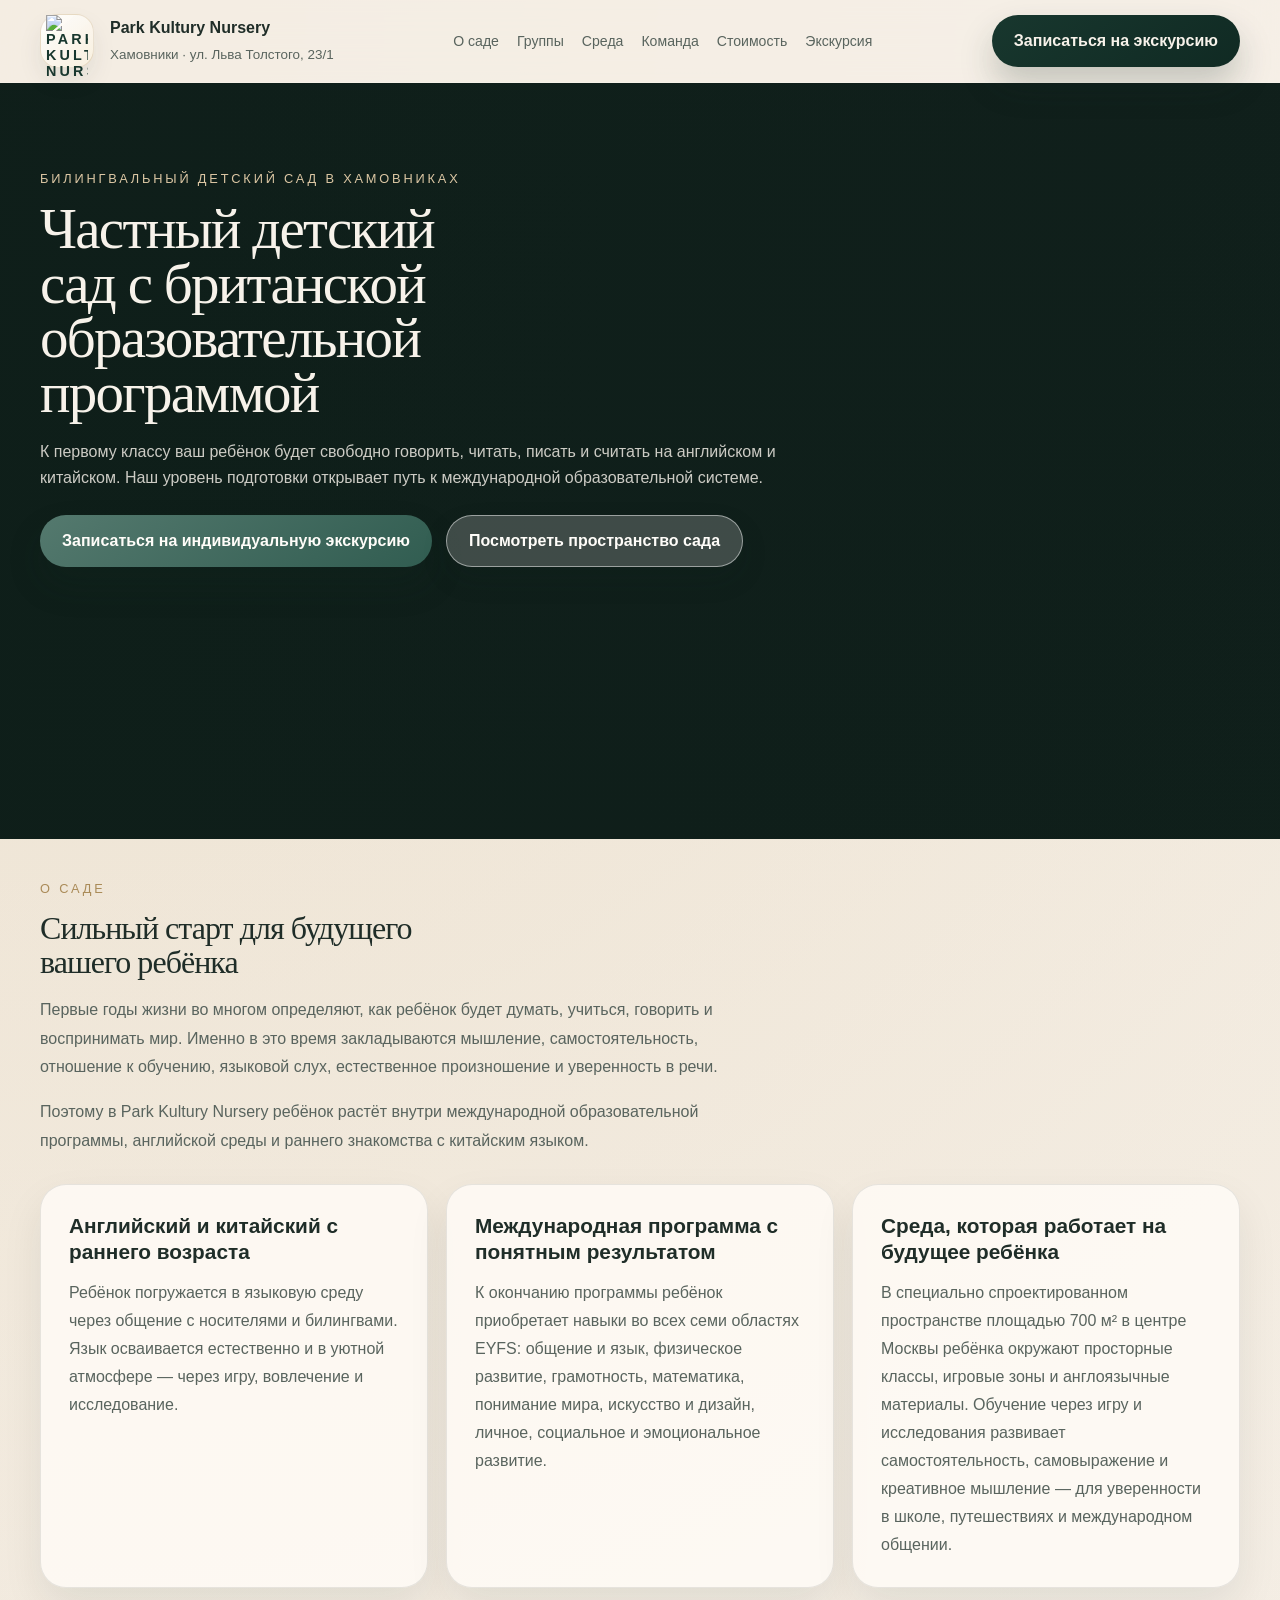
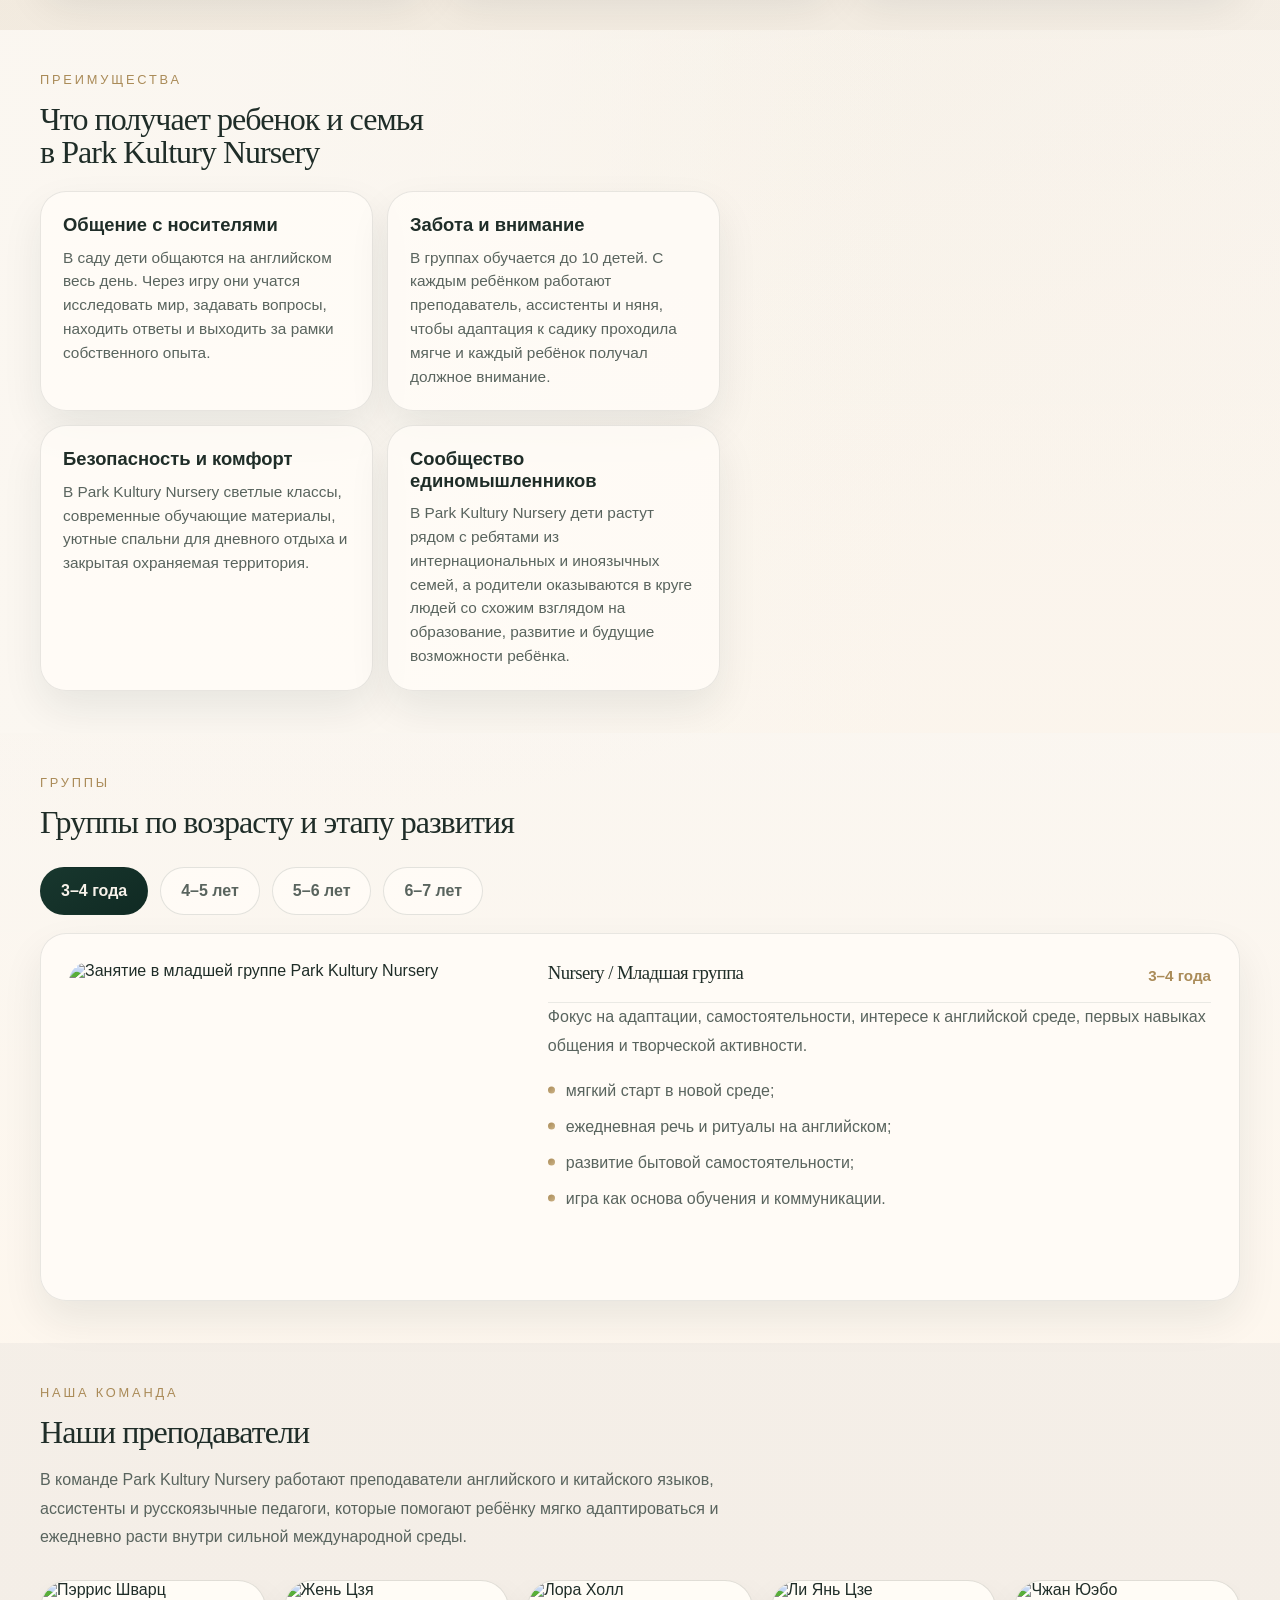
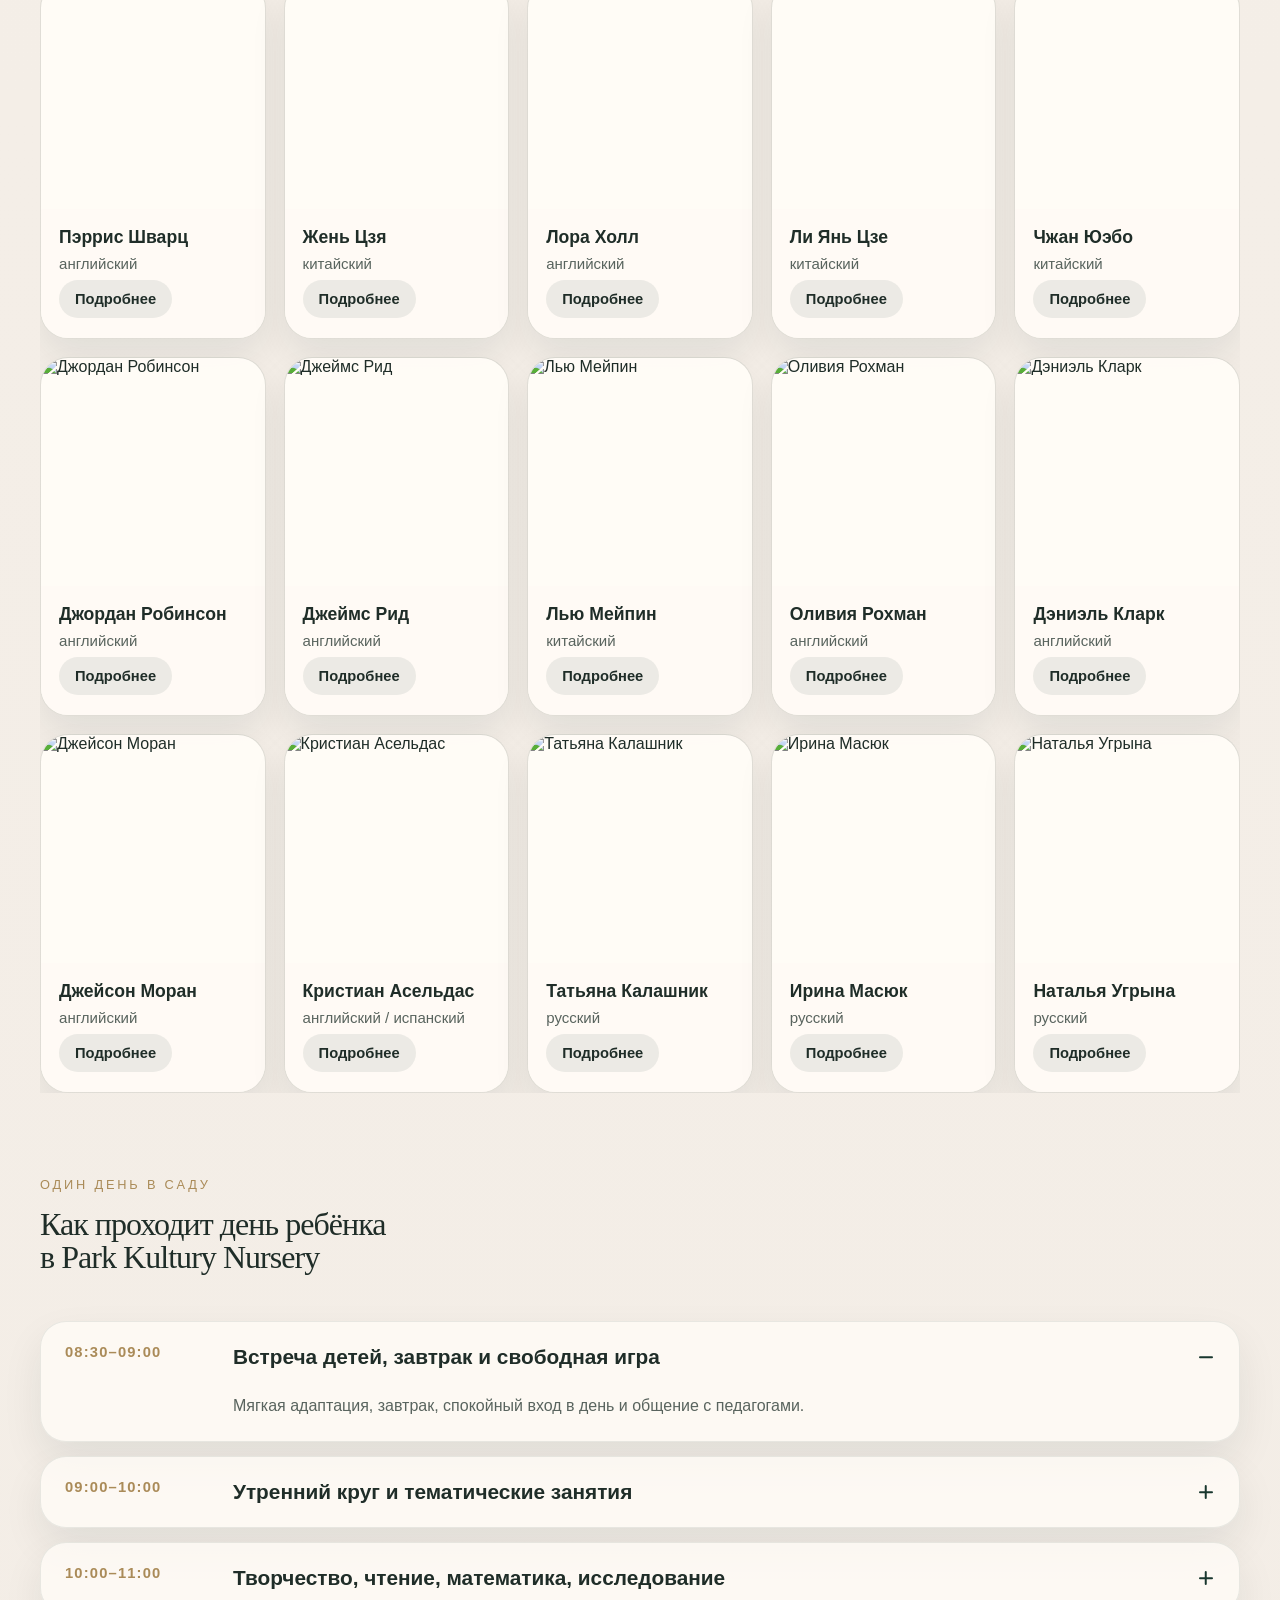
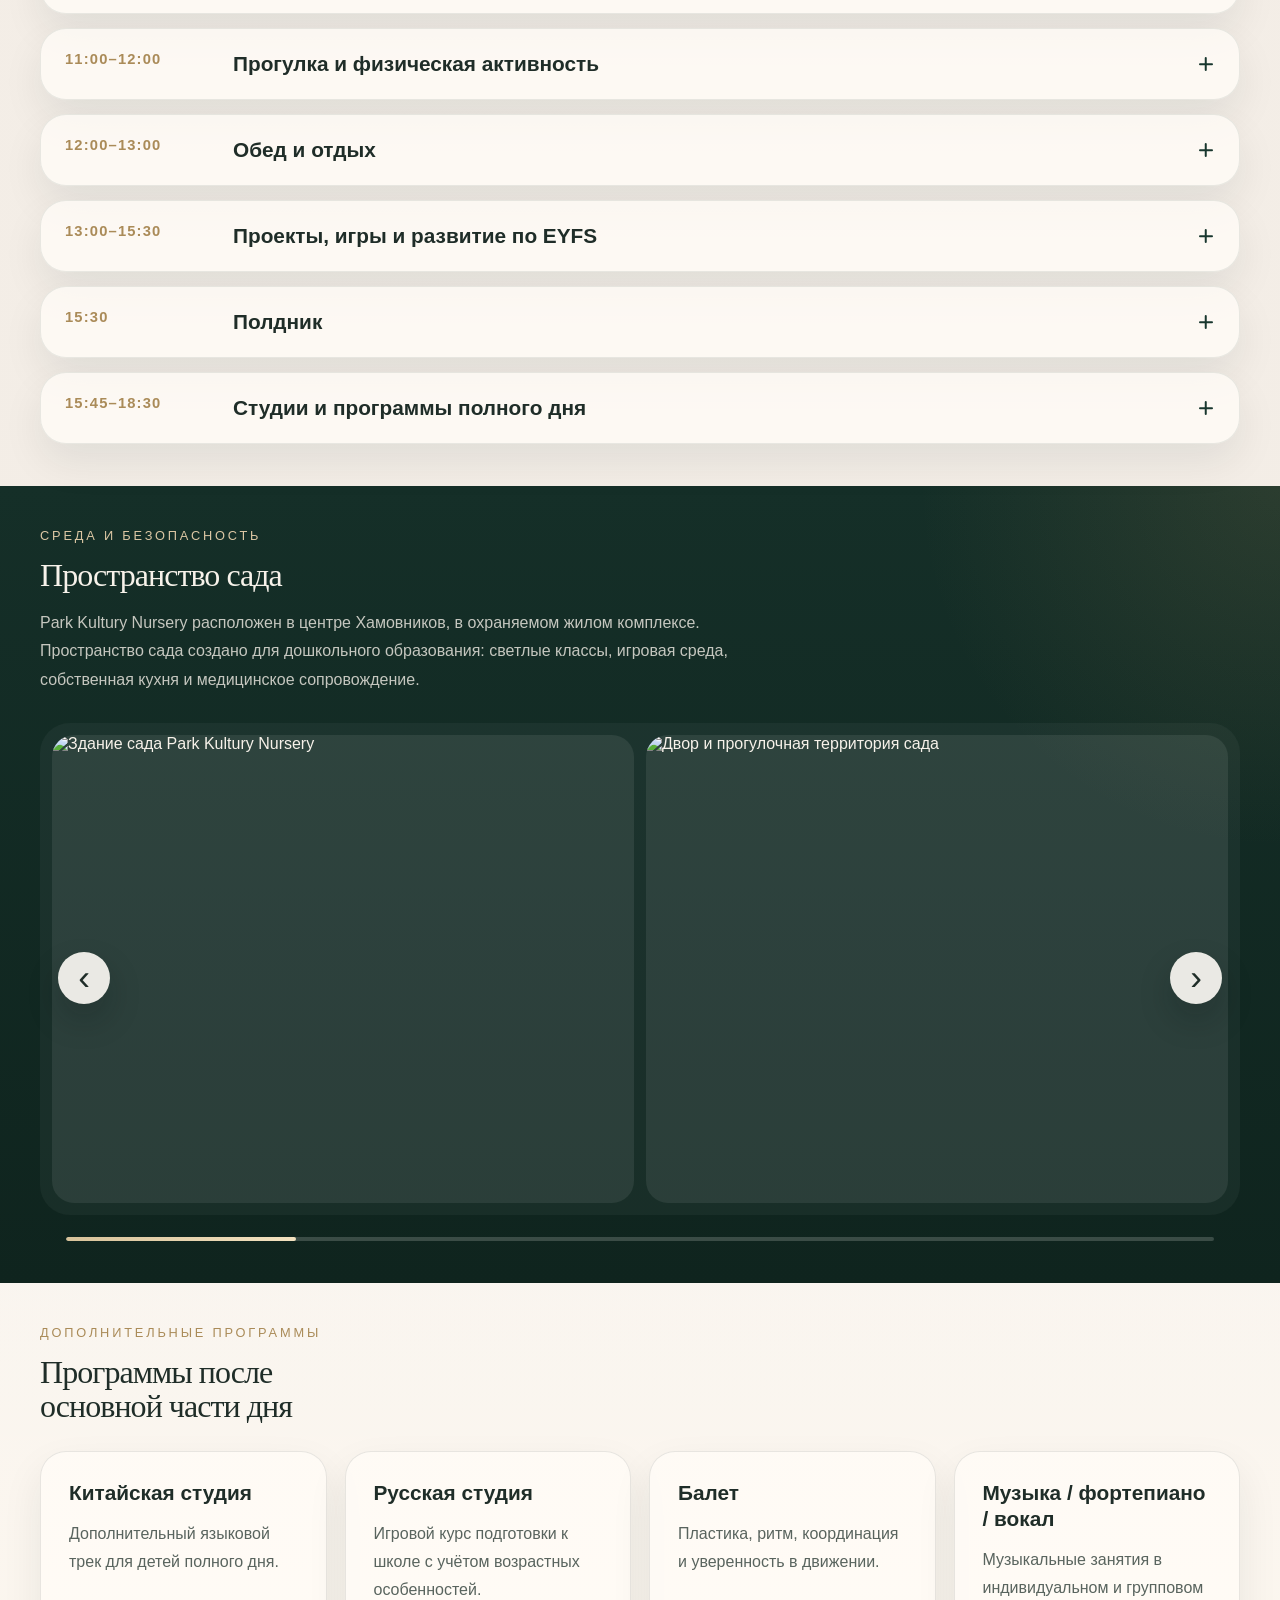
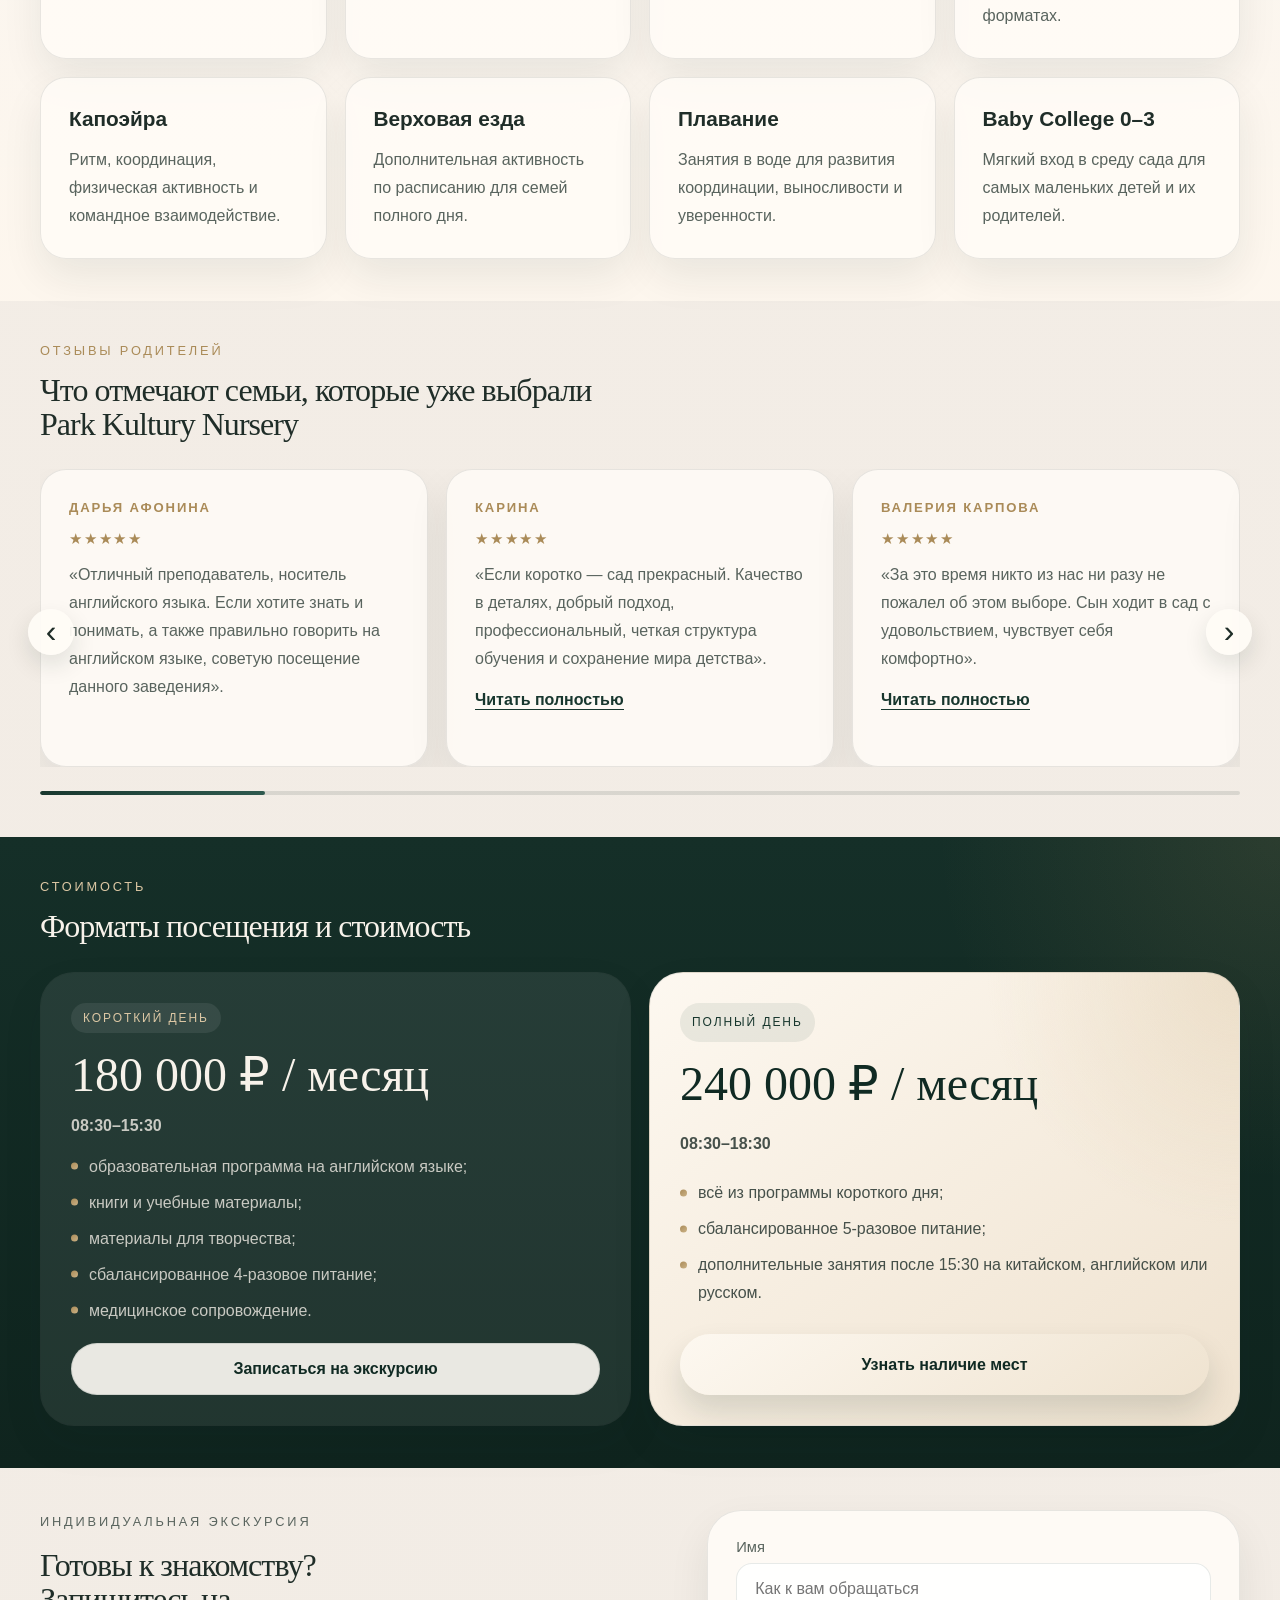
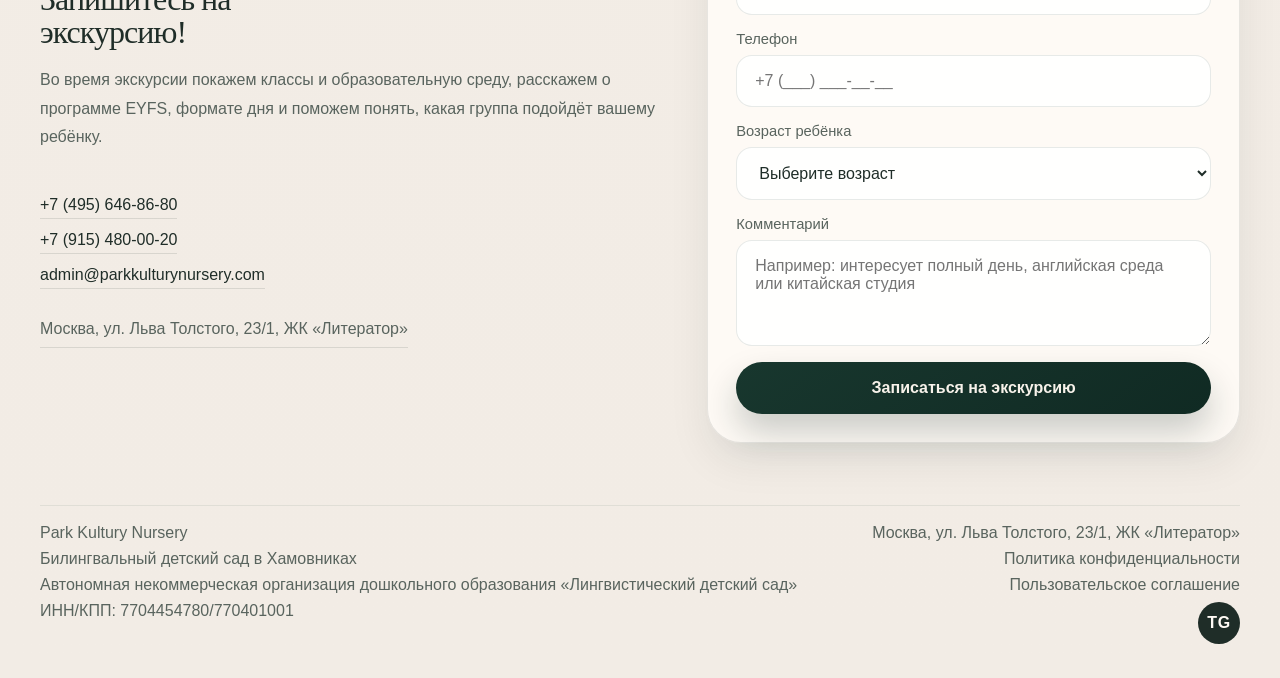
==== index.html @ 6b15133f "Upload landing page files" ====
<!DOCTYPE html>
<html lang="ru">
  <head>
    <meta charset="UTF-8" />
    <meta name="viewport" content="width=device-width, initial-scale=1.0" />
    <title>Park Kultury Nursery — билингвальный детский сад в Хамовниках</title>
    <meta
      name="description"
      content="Билингвальный детский сад в Хамовниках с британской программой EYFS, англоязычной средой, педагогами-носителями и дополнительными занятиями на китайском, русском и английском языках."
    />
    <link rel="stylesheet" href="./styles.css" />
  </head>
  <body>
    <div class="site-shell">
      <header class="header" id="top">
        <div class="container header-inner">
          <div class="brand">
            <a class="brand-home" href="#hero" aria-label="Park Kultury Nursery">
              <span class="brand-mark">
                <img src="./assets/logo.png" alt="Park Kultury Nursery" />
              </span>
              <span class="brand-copy">
                <strong>Park Kultury Nursery</strong>
              </span>
            </a>
            <a class="brand-address" href="https://yandex.ru/maps/-/CTFqNHPy">
              Хамовники · ул. Льва Толстого, 23/1
            </a>
          </div>

          <button
            class="nav-toggle"
            id="nav-toggle"
            type="button"
            aria-expanded="false"
            aria-controls="site-nav"
          >
            <span></span>
            <span></span>
            <span></span>
          </button>

          <nav class="nav" id="site-nav">
            <a href="#about">О саде</a>
            <a href="#tracks">Группы</a>
            <a href="#space">Среда</a>
            <a href="#teachers">Команда</a>
            <a href="#pricing">Стоимость</a>
            <a href="#visit">Экскурсия</a>
          </nav>

          <a class="button button-dark header-cta" href="#visit">Записаться на экскурсию</a>
        </div>
      </header>

      <main>
        <section class="hero" id="hero">
          <div class="hero-media" aria-hidden="true">
            <video
              class="hero-video"
              autoplay
              muted
              loop
              playsinline
              preload="auto"
              poster="./assets/hero.jpg"
            >
              <source src="./assets/hero-video.mp4" type="video/mp4" />
            </video>
          </div>
          <div class="hero-overlay"></div>
          <div class="container hero-inner">
            <div class="hero-card reveal">
              <p class="section-label section-label-light">
                Билингвальный детский сад <span class="hero-mobile-keep">в Хамовниках</span>
              </p>
              <h1>
                Частный детский сад <span class="hero-mobile-keep">с британской</span>
                образовательной программой
              </h1>
              <p class="hero-text">
                К первому классу ваш ребёнок будет свободно говорить, читать,
                писать и считать на английском и китайском. Наш уровень
                подготовки открывает путь к международной образовательной
                системе.
              </p>

              <div class="hero-actions">
                <a class="button button-dark" href="#visit">Записаться на индивидуальную экскурсию</a>
                <a class="button button-ghost" href="#space">Посмотреть пространство сада</a>
              </div>
            </div>
          </div>
        </section>

        <section class="section" id="about">
          <div class="container">
            <div class="section-heading section-heading-about reveal">
              <p class="section-label">О саде</p>
              <h2>
                Сильный старт для будущего
                <span class="desktop-break">вашего ребёнка</span>
              </h2>
              <p>
                Первые годы жизни во многом определяют, как ребёнок будет
                думать, учиться, говорить и воспринимать мир. Именно в это
                время закладываются мышление, самостоятельность, отношение к
                обучению, языковой слух, естественное произношение и
                уверенность в речи.
              </p>
              <p>
                Поэтому в Park Kultury Nursery ребёнок растёт внутри
                международной образовательной программы, английской среды и
                раннего знакомства с китайским языком.
              </p>
            </div>

            <div class="audience-grid" data-accordion>
              <article class="audience-card reveal is-open" data-accordion-item>
                <button class="audience-card__toggle" type="button" aria-expanded="true" data-accordion-toggle>
                  <h3>Английский и китайский с раннего возраста</h3>
                  <span class="audience-card__plus" aria-hidden="true"></span>
                </button>
                <div class="audience-card__content" data-accordion-panel>
                  <p>
                    Ребёнок погружается в языковую среду через общение с
                    носителями и билингвами. Язык осваивается естественно и в
                    уютной атмосфере — через игру, вовлечение и исследование.
                  </p>
                </div>
              </article>
              <article class="audience-card reveal reveal-delay-1" data-accordion-item>
                <button class="audience-card__toggle" type="button" aria-expanded="false" data-accordion-toggle>
                  <h3>Международная программа с понятным результатом</h3>
                  <span class="audience-card__plus" aria-hidden="true"></span>
                </button>
                <div class="audience-card__content" data-accordion-panel>
                  <p>
                    К окончанию программы ребёнок приобретает навыки во всех
                    семи областях EYFS: общение и язык, физическое развитие,
                    грамотность, математика, понимание мира, искусство и
                    дизайн, личное, социальное и эмоциональное развитие.
                  </p>
                </div>
              </article>
              <article class="audience-card reveal reveal-delay-2" data-accordion-item>
                <button class="audience-card__toggle" type="button" aria-expanded="false" data-accordion-toggle>
                  <h3>Среда, которая работает на будущее ребёнка</h3>
                  <span class="audience-card__plus" aria-hidden="true"></span>
                </button>
                <div class="audience-card__content" data-accordion-panel>
                  <p>
                    В специально спроектированном пространстве площадью 700 м²
                    в центре Москвы ребёнка окружают просторные классы, игровые
                    зоны и англоязычные материалы. Обучение
                    через игру и исследования развивает самостоятельность,
                    самовыражение и креативное мышление — для уверенности в
                    школе, путешествиях и международном общении.
                  </p>
                </div>
              </article>
            </div>
          </div>
        </section>

        <section class="section section-soft section-benefits" id="benefits">
          <div class="container benefits-layout">
            <div class="benefits-copy">
              <div class="section-heading section-heading-benefits reveal">
                <p class="section-label">Преимущества</p>
                <h2>
                  <span class="benefits-title-desktop">Что получает ребенок и семья</span>
                  <span class="benefits-title-desktop">в Park Kultury Nursery</span>
                  <span class="benefits-title-mobile">Что получает ребенок</span>
                  <span class="benefits-title-mobile benefits-title-line--nowrap">и семья в Park Kultury</span>
                  <span class="benefits-title-mobile">Nursery</span>
                </h2>
              </div>

              <div class="benefits-grid" data-accordion>
                <article class="benefit-card audience-card reveal is-open" data-accordion-item>
                  <button class="audience-card__toggle" type="button" aria-expanded="true" data-accordion-toggle>
                    <h3>Общение с носителями</h3>
                    <span class="audience-card__plus" aria-hidden="true"></span>
                  </button>
                  <div class="audience-card__content" data-accordion-panel>
                    <p>
                      В саду дети общаются на английском весь день. Через игру
                      они учатся исследовать мир, задавать вопросы, находить
                      ответы и выходить за рамки собственного опыта.
                    </p>
                  </div>
                </article>
                <article class="benefit-card audience-card reveal reveal-delay-1" data-accordion-item>
                  <button class="audience-card__toggle" type="button" aria-expanded="false" data-accordion-toggle>
                    <h3>Забота и внимание</h3>
                    <span class="audience-card__plus" aria-hidden="true"></span>
                  </button>
                  <div class="audience-card__content" data-accordion-panel>
                    <p>
                      В группах обучается до 10 детей. С каждым ребёнком
                      работают преподаватель, ассистенты и няня, чтобы
                      адаптация к садику проходила мягче и каждый ребёнок
                      получал должное внимание.
                    </p>
                  </div>
                </article>
                <article class="benefit-card audience-card reveal" data-accordion-item>
                  <button class="audience-card__toggle" type="button" aria-expanded="false" data-accordion-toggle>
                    <h3>Безопасность и комфорт</h3>
                    <span class="audience-card__plus" aria-hidden="true"></span>
                  </button>
                  <div class="audience-card__content" data-accordion-panel>
                    <p>
                      В Park Kultury Nursery светлые классы, современные
                      обучающие материалы, уютные спальни для дневного отдыха
                      и закрытая охраняемая территория.
                    </p>
                  </div>
                </article>
                <article class="benefit-card audience-card reveal reveal-delay-1" data-accordion-item>
                  <button class="audience-card__toggle" type="button" aria-expanded="false" data-accordion-toggle>
                    <h3>Сообщество единомышленников</h3>
                    <span class="audience-card__plus" aria-hidden="true"></span>
                  </button>
                  <div class="audience-card__content" data-accordion-panel>
                    <p>
                      В Park Kultury Nursery дети растут рядом с ребятами из
                      интернациональных и иноязычных семей, а родители
                      оказываются в круге людей со схожим взглядом на
                      образование, развитие и будущие возможности ребёнка.
                    </p>
                  </div>
                </article>
              </div>
            </div>
          </div>
        </section>

        <section class="section section-soft" id="tracks">
          <div class="container">
            <div class="section-heading section-heading-tracks reveal">
              <p class="section-label">Группы</p>
              <h2>Группы по возрасту и этапу развития</h2>
            </div>

            <div class="track-tabs reveal">
              <button class="track-tab is-active" type="button" data-track-tab="nursery">3–4 года</button>
              <button class="track-tab" type="button" data-track-tab="reception">4–5 лет</button>
              <button class="track-tab" type="button" data-track-tab="year1">5–6 лет</button>
              <button class="track-tab" type="button" data-track-tab="year2">6–7 лет</button>
            </div>

            <div class="track-panels reveal">
              <article class="track-panel is-active" data-track-panel="nursery">
                <img class="track-panel__image" src="./assets/group-3-4.jpg" alt="Занятие в младшей группе Park Kultury Nursery" loading="lazy" />
                <div class="track-panel__copy">
                  <div class="track-panel__head">
                    <h3>Nursery / Младшая группа</h3>
                    <span>3–4 года</span>
                  </div>
                  <div class="track-panel__body">
                    <p>Фокус на адаптации, самостоятельности, интересе к английской среде, первых навыках общения и творческой активности.</p>
                    <ul>
                      <li>мягкий старт в новой среде;</li>
                      <li>ежедневная речь и ритуалы на английском;</li>
                      <li>развитие бытовой самостоятельности;</li>
                      <li>игра как основа обучения и коммуникации.</li>
                    </ul>
                  </div>
                </div>
              </article>

              <article class="track-panel" data-track-panel="reception">
                <img class="track-panel__image" src="./assets/group-4-5.jpg" alt="Творческое занятие в группе 4–5 лет Park Kultury Nursery" loading="lazy" />
                <div class="track-panel__copy">
                  <div class="track-panel__head">
                    <h3>Reception / Средняя группа</h3>
                    <span>4–5 лет</span>
                  </div>
                  <div class="track-panel__body">
                    <p>Формирование базовых навыков по 7 областям EYFS, расширение словаря, проектное мышление и первые самостоятельные учебные задачи.</p>
                    <ul>
                      <li>углубление языкового погружения;</li>
                      <li>расширение словаря и уверенности в общении;</li>
                      <li>математика, чтение, исследовательские проекты;</li>
                      <li>социальные навыки и работа в группе.</li>
                    </ul>
                  </div>
                </div>
              </article>

              <article class="track-panel" data-track-panel="year1">
                <img class="track-panel__image" src="./assets/group-5-6.jpg" alt="Занятие с педагогом в группе 5–6 лет Park Kultury Nursery" loading="lazy" />
                <div class="track-panel__copy">
                  <div class="track-panel__head">
                    <h3>Year 1</h3>
                    <span>5–6 лет</span>
                  </div>
                  <div class="track-panel__body">
                    <p>Подготовка к школе, развитие чтения, письма, более уверенного самовыражения и академической самостоятельности.</p>
                    <ul>
                      <li>читательские и письменные навыки;</li>
                      <li>осознанное использование языка в проектах;</li>
                      <li>подготовка к следующему учебному этапу;</li>
                      <li>укрепление внимания и самоорганизации.</li>
                    </ul>
                  </div>
                </div>
              </article>

              <article class="track-panel" data-track-panel="year2">
                <img class="track-panel__image" src="./assets/group-6-7.jpg" alt="Учебное занятие в группе 6–7 лет Park Kultury Nursery" loading="lazy" />
                <div class="track-panel__copy">
                  <div class="track-panel__head">
                    <h3>Year 2</h3>
                    <span>6–7 лет</span>
                  </div>
                  <div class="track-panel__body">
                    <p>Углублённая подготовка к следующему образовательному этапу, развитие уверенности, учебной зрелости и более сложной языковой практики.</p>
                    <ul>
                      <li>переход к следующему уровню образования;</li>
                      <li>развитие уверенности и ответственности;</li>
                      <li>более сложные задания и проекты;</li>
                      <li>поддержка разных образовательных траекторий.</li>
                    </ul>
                  </div>
                </div>
              </article>
            </div>
          </div>
        </section>

        <section class="section" id="teachers">
          <div class="container">
            <div class="section-heading reveal">
              <p class="section-label">Наша команда</p>
              <h2>Наши преподаватели</h2>
              <p>
                В команде Park Kultury Nursery работают преподаватели
                английского и китайского языков, ассистенты и русскоязычные
                педагоги, которые помогают ребёнку мягко адаптироваться и
                ежедневно расти внутри сильной международной среды.
              </p>
            </div>

            <div class="teachers-shell reveal reveal-delay-1">
              <button class="teacher-slider__arrow teacher-slider__arrow--prev" type="button" aria-label="Предыдущий преподаватель" data-teachers-prev>
                <span aria-hidden="true">&#8249;</span>
              </button>
              <div class="teachers-viewport">
                <div class="teachers-grid" id="teachers-grid"></div>
              </div>
              <button class="teacher-slider__arrow teacher-slider__arrow--next" type="button" aria-label="Следующий преподаватель" data-teachers-next>
                <span aria-hidden="true">&#8250;</span>
              </button>
              <div class="teachers-progress" aria-hidden="true">
                <span class="teachers-progress__fill" id="teachers-progress-fill"></span>
              </div>
            </div>
          </div>
        </section>

        <section class="section">
          <div class="container day-layout">
            <div class="section-heading section-heading-day reveal">
              <p class="section-label">Один день в саду</p>
              <h2>
                <span class="day-title-line">Как проходит день ребёнка</span>
                <span class="day-title-line">в Park Kultury Nursery</span>
              </h2>
            </div>

            <div class="timeline reveal reveal-delay-1" data-accordion data-accordion-desktop="single">
              <article class="timeline-item is-open" data-accordion-item>
                <button class="timeline-item__toggle" type="button" aria-expanded="true" data-accordion-toggle>
                  <span class="timeline-item__time">08:30–09:00</span>
                  <div class="timeline-item__head">
                    <h3>Встреча детей, завтрак и свободная игра</h3>
                    <span class="timeline-item__plus" aria-hidden="true"></span>
                  </div>
                </button>
                <div class="timeline-item__content" data-accordion-panel>
                  <p>Мягкая адаптация, завтрак, спокойный вход в день и общение с педагогами.</p>
                </div>
              </article>
              <article class="timeline-item" data-accordion-item>
                <button class="timeline-item__toggle" type="button" aria-expanded="false" data-accordion-toggle>
                  <span class="timeline-item__time">09:00–10:00</span>
                  <div class="timeline-item__head">
                    <h3>Утренний круг и тематические занятия</h3>
                    <span class="timeline-item__plus" aria-hidden="true"></span>
                  </div>
                </button>
                <div class="timeline-item__content" data-accordion-panel hidden>
                  <p>Общение на английском языке, темы недели, речь и взаимодействие.</p>
                </div>
              </article>
              <article class="timeline-item" data-accordion-item>
                <button class="timeline-item__toggle" type="button" aria-expanded="false" data-accordion-toggle>
                  <span class="timeline-item__time">10:00–11:00</span>
                  <div class="timeline-item__head">
                    <h3>Творчество, чтение, математика, исследование</h3>
                    <span class="timeline-item__plus" aria-hidden="true"></span>
                  </div>
                </button>
                <div class="timeline-item__content" data-accordion-panel hidden>
                  <p>Занятия по программе EYFS в естественном, игровом формате.</p>
                </div>
              </article>
              <article class="timeline-item" data-accordion-item>
                <button class="timeline-item__toggle" type="button" aria-expanded="false" data-accordion-toggle>
                  <span class="timeline-item__time">11:00–12:00</span>
                  <div class="timeline-item__head">
                    <h3>Прогулка и физическая активность</h3>
                    <span class="timeline-item__plus" aria-hidden="true"></span>
                  </div>
                </button>
                <div class="timeline-item__content" data-accordion-panel hidden>
                  <p>Движение, свежий воздух и смена фокуса внутри дня.</p>
                </div>
              </article>
              <article class="timeline-item" data-accordion-item>
                <button class="timeline-item__toggle" type="button" aria-expanded="false" data-accordion-toggle>
                  <span class="timeline-item__time">12:00–13:00</span>
                  <div class="timeline-item__head">
                    <h3>Обед и отдых</h3>
                    <span class="timeline-item__plus" aria-hidden="true"></span>
                  </div>
                </button>
                <div class="timeline-item__content" data-accordion-panel hidden>
                  <p>Собственная кухня сада, привычная рутина и восстановление внимания.</p>
                </div>
              </article>
              <article class="timeline-item" data-accordion-item>
                <button class="timeline-item__toggle" type="button" aria-expanded="false" data-accordion-toggle>
                  <span class="timeline-item__time">13:00–15:30</span>
                  <div class="timeline-item__head">
                    <h3>Проекты, игры и развитие по EYFS</h3>
                    <span class="timeline-item__plus" aria-hidden="true"></span>
                  </div>
                </button>
                <div class="timeline-item__content" data-accordion-panel hidden>
                  <p>Основная часть программы на английском языке в разных форматах активности.</p>
                </div>
              </article>
              <article class="timeline-item" data-accordion-item>
                <button class="timeline-item__toggle" type="button" aria-expanded="false" data-accordion-toggle>
                  <span class="timeline-item__time">15:30</span>
                  <div class="timeline-item__head">
                    <h3>Полдник</h3>
                    <span class="timeline-item__plus" aria-hidden="true"></span>
                  </div>
                </button>
                <div class="timeline-item__content" data-accordion-panel hidden>
                  <p>Полдник и небольшой отдых перед дополнительными занятиями.</p>
                </div>
              </article>
              <article class="timeline-item" data-accordion-item>
                <button class="timeline-item__toggle" type="button" aria-expanded="false" data-accordion-toggle>
                  <span class="timeline-item__time">15:45–18:30</span>
                  <div class="timeline-item__head">
                    <h3>Студии и программы полного дня</h3>
                    <span class="timeline-item__plus" aria-hidden="true"></span>
                  </div>
                </button>
                <div class="timeline-item__content" data-accordion-panel hidden>
                  <p>Дополнительные занятия на китайском, русском или английском языках.</p>
                </div>
              </article>
            </div>
          </div>
        </section>

        <section class="section section-dark" id="space">
          <div class="container">
            <div class="section-heading reveal">
              <p class="section-label section-label-light">Среда и безопасность</p>
              <h2>Пространство сада</h2>
              <p>
                Park Kultury Nursery расположен в центре Хамовников, в
                охраняемом жилом комплексе. Пространство сада создано для
                дошкольного образования: светлые классы, игровая среда,
                собственная кухня и медицинское сопровождение.
              </p>
            </div>

            <div class="space-slider reveal reveal-delay-1">
              <button class="space-slider__arrow space-slider__arrow--prev" type="button" aria-label="Предыдущая фотография" data-space-prev>
                <span aria-hidden="true">&#8249;</span>
              </button>
              <div class="space-slider__viewport">
                <div class="space-slider__track" id="space-slider-track">
                  <button class="space-slide" type="button" data-space-slide>
                    <span class="space-slide__pair">
                      <img src="./assets/space-slider/building.webp" alt="Здание сада Park Kultury Nursery" loading="lazy" />
                      <img src="./assets/space-slider/courtyard.webp" alt="Двор и прогулочная территория сада" loading="lazy" />
                    </span>
                  </button>
                  <button class="space-slide" type="button" data-space-slide>
                    <span class="space-slide__pair">
                      <img src="./assets/space-slider/concert.jpg" alt="Праздники и выступления детей" loading="lazy" />
                      <img src="./assets/space-slider/performance.webp" alt="Театральное выступление в саду" loading="lazy" />
                    </span>
                  </button>
                  <button class="space-slide" type="button" data-space-slide>
                    <span class="space-slide__pair">
                      <img src="./assets/space-slider/classroom.webp" alt="Занятия в группе Park Kultury Nursery" loading="lazy" />
                      <img src="./assets/space-slider/chinese.webp" alt="Знакомство с китайским языком" loading="lazy" />
                    </span>
                  </button>
                  <button class="space-slide" type="button" data-space-slide>
                    <span class="space-slide__pair">
                      <img src="./assets/space-slider/ballet.webp" alt="Балет и пластика" loading="lazy" />
                      <img src="./assets/space-slider/fitness.webp" alt="Физическая активность и движение" loading="lazy" />
                    </span>
                  </button>
                  <button class="space-slide" type="button" data-space-slide>
                    <span class="space-slide__pair">
                      <img src="./assets/space-slider/reading.webp" alt="Музыкальное занятие в группе" loading="lazy" />
                      <img src="./assets/space-slider/painting.webp" alt="Творческие занятия в саду" loading="lazy" />
                    </span>
                  </button>
                </div>
              </div>
              <button class="space-slider__arrow space-slider__arrow--next" type="button" aria-label="Следующая фотография" data-space-next>
                <span aria-hidden="true">&#8250;</span>
              </button>
              <div class="space-progress" aria-hidden="true">
                <span class="space-progress__fill" id="space-progress-fill"></span>
              </div>
            </div>
          </div>
        </section>

        <section class="section section-soft">
          <div class="container">
            <div class="section-heading reveal">
              <p class="section-label">Дополнительные программы</p>
              <h2>Программы после основной части дня</h2>
            </div>

            <div class="clubs-grid">
              <article class="club-card reveal">
                <h3>Китайская студия</h3>
                <p>Дополнительный языковой трек для детей полного дня.</p>
              </article>
              <article class="club-card reveal reveal-delay-1">
                <h3>Русская студия</h3>
                <p>Игровой курс подготовки к школе с учётом возрастных особенностей.</p>
              </article>
              <article class="club-card reveal reveal-delay-2">
                <h3>Балет</h3>
                <p>Пластика, ритм, координация и уверенность в движении.</p>
              </article>
              <article class="club-card reveal">
                <h3>Музыка / фортепиано / вокал</h3>
                <p>Музыкальные занятия в индивидуальном и групповом форматах.</p>
              </article>
              <article class="club-card reveal reveal-delay-2">
                <h3>Капоэйра</h3>
                <p>Ритм, координация, физическая активность и командное взаимодействие.</p>
              </article>
              <article class="club-card reveal">
                <h3>Верховая езда</h3>
                <p>Дополнительная активность по расписанию для семей полного дня.</p>
              </article>
              <article class="club-card reveal reveal-delay-1">
                <h3>Плавание</h3>
                <p>Занятия в воде для развития координации, выносливости и уверенности.</p>
              </article>
              <article class="club-card reveal reveal-delay-1">
                <h3>Baby College 0–3</h3>
                <p>Мягкий вход в среду сада для самых маленьких детей и их родителей.</p>
              </article>
            </div>
          </div>
        </section>

        <section class="section">
          <div class="container">
            <div class="section-heading section-heading-reviews reveal">
              <p class="section-label">Отзывы родителей</p>
              <h2>
                <span class="reviews-title-line">Что отмечают семьи, которые уже выбрали</span>
                <span class="reviews-title-line">Park Kultury Nursery</span>
              </h2>
            </div>

            <div class="reviews-slider reveal reveal-delay-1">
              <button class="reviews-slider__arrow reviews-slider__arrow--prev" type="button" aria-label="Предыдущий отзыв" data-reviews-prev>
                <span aria-hidden="true">&#8249;</span>
              </button>
              <div class="reviews-slider__viewport">
                <div class="reviews-grid" id="reviews-slider-track">
              <article class="review-card">
                <span>Дарья Афонина</span>
                <div class="review-card__stars" aria-label="5 из 5">★★★★★</div>
                <p>«Отличный преподаватель, носитель английского языка. Если хотите знать и понимать, а также правильно говорить на английском языке, советую посещение данного заведения».</p>
              </article>
              <article class="review-card">
                <span>Карина</span>
                <div class="review-card__stars" aria-label="5 из 5">★★★★★</div>
                <p>«Если коротко — сад прекрасный. Качество в деталях, добрый подход, профессиональный, четкая структура обучения и сохранение мира детства».</p>
                <div class="review-card__more" hidden>
                  <p>Карина отдельно отмечает резкий скачок в английском, произношение от педагогов-носителей, еженедельные отчеты, внимательную адаптацию, сильную команду и дополнительные занятия во второй половине дня.</p>
                </div>
                <button class="review-card__toggle" type="button" aria-expanded="false" data-review-toggle>Читать полностью</button>
              </article>
              <article class="review-card">
                <span>Валерия Карпова</span>
                <div class="review-card__stars" aria-label="5 из 5">★★★★★</div>
                <p>«За это время никто из нас ни разу не пожалел об этом выборе. Сын ходит в сад с удовольствием, чувствует себя комфортно».</p>
                <div class="review-card__more" hidden>
                  <p>Валерия пишет, что ребёнок полюбил учителей, стал свободно общаться, легко переключается с русского на английский и читает на обоих языках. Также отмечает уважительную коммуникацию педагогов и внимательную обратную связь администрации.</p>
                </div>
                <button class="review-card__toggle" type="button" aria-expanded="false" data-review-toggle>Читать полностью</button>
              </article>
              <article class="review-card">
                <span>Андрей Л.</span>
                <div class="review-card__stars" aria-label="5 из 5">★★★★★</div>
                <p>«Отправил сына в сад в 4 года. Моей задачей больше стоит погружение ребенка в интернациональный социум. Пока я вижу, что мы выбрали правильное место».</p>
              </article>
              <article class="review-card">
                <span>Анна</span>
                <div class="review-card__stars" aria-label="5 из 5">★★★★★</div>
                <p>«В детском саду моему ребенку предоставили не только качественное образование, но и возможность погрузиться в изучение иностранных языков и других культур».</p>
                <div class="review-card__more" hidden>
                  <p>Анна отмечает внимательное отношение к каждому ребёнку, благоприятную обучающую среду, опытных педагогов, приятную атмосферу и развитие глобального мышления.</p>
                </div>
                <button class="review-card__toggle" type="button" aria-expanded="false" data-review-toggle>Читать полностью</button>
              </article>
              <article class="review-card">
                <span>Юрий Ишевский</span>
                <div class="review-card__stars" aria-label="5 из 5">★★★★★</div>
                <p>«Ребенку 5 лет. Первую половину дня проводит на английском, вторую — на китайском. Сад предоставляет комфортные условия».</p>
              </article>
              <article class="review-card">
                <span>София Нестерова</span>
                <div class="review-card__stars" aria-label="5 из 5">★★★★★</div>
                <p>«Моей дочери 5 лет и она обожает этот сад. Очевидно, что тут уделяют большое внимание образованию».</p>
                <div class="review-card__more" hidden>
                  <p>София отмечает занятия на английском и китайском языках, педагогов-носителей, арифметику, чтение, хореографию, просторные помещения, собственную кухню и хорошо оборудованную площадку.</p>
                </div>
                <button class="review-card__toggle" type="button" aria-expanded="false" data-review-toggle>Читать полностью</button>
              </article>
              <article class="review-card">
                <span>Денис Х.</span>
                <div class="review-card__stars" aria-label="5 из 5">★★★★★</div>
                <p>«Помещение просторное и уютное, всегда чисто и аккуратно. Педагоги профессиональные и заботливые».</p>
                <div class="review-card__more" hidden>
                  <p>В отзыве отдельно выделены дополнительные занятия, питание, знакомство с разными языками и ощущение, что высокая стоимость соответствует качеству обучения и условиям сада.</p>
                </div>
                <button class="review-card__toggle" type="button" aria-expanded="false" data-review-toggle>Читать полностью</button>
              </article>
              <article class="review-card">
                <span>Наталья Р.</span>
                <div class="review-card__stars" aria-label="5 из 5">★★★★★</div>
                <p>«Это лучшее вложение средств, так как такого отношения к твоему ребенку мало где можно найти».</p>
                <div class="review-card__more" hidden>
                  <p>Наталья пишет про индивидуальный подход, небольшие группы, достаточное внимание к детям и ежедневную практику языков с носителями.</p>
                </div>
                <button class="review-card__toggle" type="button" aria-expanded="false" data-review-toggle>Читать полностью</button>
              </article>
              <article class="review-card">
                <span>Анна А.</span>
                <div class="review-card__stars" aria-label="5 из 5">★★★★★</div>
                <p>«Отличный садик! Все очень душевно, детям нравится. Прекрасные педагоги и администрация. Хорошая еда, отличный спортзал, большая территория».</p>
                <div class="review-card__more" hidden>
                  <p>Анна также отмечает возможность изучать китайский и английский, не забывать русский, готовиться к школе и мягко адаптироваться к детскому саду.</p>
                </div>
                <button class="review-card__toggle" type="button" aria-expanded="false" data-review-toggle>Читать полностью</button>
              </article>
              <article class="review-card">
                <span>Екатерина</span>
                <div class="review-card__stars" aria-label="5 из 5">★★★★★</div>
                <p>«Мои старшие дети ходят в Park Kultury Nursery уже третий год, поэтому хочу поделиться впечатлениями, проверенными временем».</p>
                <div class="review-card__more" hidden>
                  <p>Екатерина отмечает серьезное изучение языков, общение с носителями, развитие моторики, чтение, хореографию, шахматы, рисование, просторные помещения и собственную кухню.</p>
                </div>
                <button class="review-card__toggle" type="button" aria-expanded="false" data-review-toggle>Читать полностью</button>
              </article>
              <article class="review-card">
                <span>Юлия</span>
                <div class="review-card__stars" aria-label="5 из 5">★★★★★</div>
                <p>«Отличный лингвистический сад в центре столицы. Педагоги умеют завлечь детей во время занятий».</p>
                <div class="review-card__more" hidden>
                  <p>Юлия пишет про общение на иностранном языке, английский и китайский, большое количество иностранной литературы, грамотно подобранные учебные материалы и питание, которое готовят внутри сада.</p>
                </div>
                <button class="review-card__toggle" type="button" aria-expanded="false" data-review-toggle>Читать полностью</button>
              </article>
              <article class="review-card">
                <span>Владимир Семенов</span>
                <div class="review-card__stars" aria-label="5 из 5">★★★★★</div>
                <p>«Отличный садик. Прекрасный и чуткий коллектив преподавателей. Дочка ходит в садик с большим удовольствием, и это самый главный показатель для меня».</p>
              </article>
              <article class="review-card">
                <span>Елена</span>
                <div class="review-card__stars" aria-label="5 из 5">★★★★★</div>
                <p>«На 11 деток 4 педагога, всегда что-то новое делают. Первые полдня английский, вторая — китайский. Кормят вкусно».</p>
              </article>
              <article class="review-card">
                <span>Екатерина Ар</span>
                <div class="review-card__stars" aria-label="5 из 5">★★★★★</div>
                <p>«Великолепный детский сад! Помещение удобное, красивое и просторное, все очень чисто. Персонал профессиональный и внимательный!»</p>
              </article>
              <article class="review-card">
                <span>Сергей К.</span>
                <div class="review-card__stars" aria-label="5 из 5">★★★★★</div>
                <p>«Внимательные и грамотные воспитатели, доступные и интересные программы для детей с комбинацией игры и занятий на иностранных языках».</p>
              </article>
                </div>
              </div>
              <button class="reviews-slider__arrow reviews-slider__arrow--next" type="button" aria-label="Следующий отзыв" data-reviews-next>
                <span aria-hidden="true">&#8250;</span>
              </button>
              <div class="reviews-progress" aria-hidden="true">
                <span class="reviews-progress__fill" id="reviews-progress-fill"></span>
              </div>
            </div>
          </div>
        </section>

        <section class="section section-dark" id="pricing">
          <div class="container">
            <div class="section-heading reveal">
              <p class="section-label section-label-light">Стоимость</p>
              <h2>Форматы посещения и стоимость</h2>
            </div>

            <div class="pricing-grid">
              <article class="price-card reveal">
                <span class="price-card__label">Короткий день</span>
                <h3>180 000 ₽ / месяц</h3>
                <p class="price-card__time">08:30–15:30</p>
                <ul>
                  <li>образовательная программа на английском языке;</li>
                  <li>книги и учебные материалы;</li>
                  <li>материалы для творчества;</li>
                  <li>сбалансированное 4-разовое питание;</li>
                  <li>медицинское сопровождение.</li>
                </ul>
                <a class="button button-light" href="#visit">Записаться на экскурсию</a>
              </article>

              <article class="price-card price-card-featured reveal reveal-delay-1">
                <span class="price-card__label">Полный день</span>
                <h3>240 000 ₽ / месяц</h3>
                <p class="price-card__time">08:30–18:30</p>
                <ul>
                  <li>всё из программы короткого дня;</li>
                  <li>сбалансированное 5-разовое питание;</li>
                  <li>дополнительные занятия после 15:30 на китайском, английском или русском.</li>
                </ul>
                <a class="button button-dark-on-light" href="#visit">Узнать наличие мест</a>
              </article>
            </div>
          </div>
        </section>

        <section class="section" id="visit">
          <div class="container visit-grid">
            <div class="visit-copy reveal">
              <p class="section-label">Индивидуальная экскурсия</p>
              <h2>
                <span class="visit-title-line">Готовы к знакомству?</span>
                <span class="visit-title-line">Запишитесь на экскурсию!</span>
              </h2>
              <p>
                Во время экскурсии покажем классы и образовательную среду,
                расскажем о программе EYFS, формате дня и поможем понять,
                какая группа подойдёт вашему ребёнку.
              </p>

              <div class="visit-contacts">
                <a href="tel:+74956468680">+7 (495) 646-86-80</a>
                <a href="tel:+79154800020">+7 (915) 480-00-20</a>
                <a href="mailto:admin@parkkulturynursery.com">admin@parkkulturynursery.com</a>
                <span>Москва, ул. Льва Толстого, 23/1, ЖК «Литератор»</span>
              </div>
            </div>

            <form class="visit-form reveal reveal-delay-1" id="visit-form">
              <label>
                <span>Имя</span>
                <input type="text" name="name" placeholder="Как к вам обращаться" required />
              </label>
              <label>
                <span>Телефон</span>
                <input type="tel" name="phone" placeholder="+7 (___) ___-__-__" inputmode="tel" autocomplete="tel" data-phone-mask required />
              </label>
              <label>
                <span>Возраст ребёнка</span>
                <select name="age" required>
                  <option value="">Выберите возраст</option>
                  <option>3 года</option>
                  <option>4 года</option>
                  <option>5 лет</option>
                  <option>6 лет</option>
                </select>
              </label>
              <label>
                <span>Комментарий</span>
                <textarea
                  name="message"
                  rows="4"
                  placeholder="Например: интересует полный день, английская среда или китайская студия"
                ></textarea>
              </label>
              <button class="button button-dark button-full" type="submit">Записаться на экскурсию</button>
            </form>
          </div>
        </section>
      </main>

      <footer class="footer">
        <div class="container footer-inner">
          <div class="footer-legal">
            <p>Park Kultury Nursery</p>
            <span>Билингвальный детский сад в Хамовниках</span>
            <span>Автономная некоммерческая организация дошкольного образования «Лингвистический детский сад»</span>
            <span>ИНН/КПП: 7704454780/770401001</span>
          </div>
          <div class="footer-links">
            <a href="https://yandex.ru/maps/-/CTFqNHPy" target="_blank" rel="noreferrer">Москва, ул. Льва Толстого, 23/1, ЖК «Литератор»</a>
            <a href="./confidence.html">Политика конфиденциальности</a>
            <a href="./terms.html">Пользовательское соглашение</a>
            <a class="footer-social" href="https://t.me/PKNursery" target="_blank" rel="noreferrer" aria-label="Telegram Park Kultury Nursery">TG</a>
          </div>
        </div>
      </footer>
    </div>

    <div class="toast" id="form-toast" aria-live="polite"></div>

    <div class="modal-layer" id="teacher-modal" aria-hidden="true">
      <div class="modal-backdrop" data-modal-close></div>
      <div class="modal-window" id="site-modal-window" role="dialog" aria-modal="true" aria-labelledby="teacher-modal-title">
        <button class="modal-close" type="button" aria-label="Закрыть" data-modal-close>
          <span>&times;</span>
        </button>
        <div class="modal-content" id="teacher-modal-content"></div>
      </div>
    </div>

    <script src="./script.js"></script>
  </body>
</html>
---- styles.css ----
:root {
  --bg: #f4eee7;
  --bg-soft: #fbf7f1;
  --paper: rgba(255, 252, 247, 0.9);
  --paper-strong: #fffaf3;
  --ink: #1f2d28;
  --ink-soft: #59645e;
  --line: rgba(31, 45, 40, 0.1);
  --line-strong: rgba(31, 45, 40, 0.16);
  --olive: #18372e;
  --olive-deep: #102a23;
  --gold: #aa8b58;
  --gold-soft: #dcc7a4;
  --white: #f7f2ea;
  --shadow: 0 28px 70px rgba(16, 42, 35, 0.1);
  --shadow-soft: 0 18px 40px rgba(16, 42, 35, 0.08);
  --radius-xl: 34px;
  --radius-lg: 26px;
  --radius-md: 20px;
  --radius-sm: 16px;
  --container: min(1200px, calc(100% - 40px));
}

*,
*::before,
*::after {
  box-sizing: border-box;
}

html {
  scroll-behavior: smooth;
  scroll-padding-top: 120px;
}

body {
  margin: 0;
  color: var(--ink);
  font-family: "Avenir Next", "Helvetica Neue", Helvetica, Arial, sans-serif;
  background:
    radial-gradient(circle at top left, rgba(220, 199, 164, 0.4), transparent 28%),
    linear-gradient(180deg, #f7f2ea 0%, #f4eee7 38%, #f2ece5 100%);
}

img {
  display: block;
  max-width: 100%;
}

a {
  color: inherit;
  text-decoration: none;
}

button,
input,
textarea,
select {
  font: inherit;
}

button {
  border: 0;
  background: none;
  color: inherit;
}

body.is-locked {
  overflow: hidden;
}

.site-shell {
  overflow: clip;
}

.container {
  width: var(--container);
  margin: 0 auto;
}

section {
  scroll-margin-top: 120px;
}

.hero {
  scroll-margin-top: 0;
}

.header {
  position: sticky;
  top: 0;
  z-index: 20;
  backdrop-filter: blur(18px);
  background: rgba(247, 242, 234, 0.72);
  border-bottom: 1px solid rgba(255, 255, 255, 0.14);
}

.header-inner {
  display: grid;
  grid-template-columns: auto 1fr auto;
  align-items: center;
  gap: 18px;
  min-height: 82px;
}

.brand {
  display: grid;
  grid-template-columns: auto 1fr;
  align-items: center;
  column-gap: 16px;
  row-gap: 2px;
  min-width: 0;
}

.brand-home {
  display: contents;
}

.brand-mark {
  grid-column: 1;
  grid-row: 1 / span 2;
  display: grid;
  place-items: center;
  width: 54px;
  height: 54px;
  border-radius: 18px;
  background: linear-gradient(140deg, rgba(255, 255, 255, 0.94), rgba(248, 239, 222, 0.96));
  border: 1px solid rgba(170, 139, 88, 0.24);
  box-shadow: 0 12px 24px rgba(16, 42, 35, 0.08);
  color: var(--olive);
  font-size: 0.9rem;
  font-weight: 700;
  letter-spacing: 0.22em;
  text-transform: uppercase;
}

.brand-mark img {
  display: block;
  width: 42px;
  height: auto;
}

.brand-copy {
  grid-column: 2;
  grid-row: 1;
  display: grid;
  gap: 2px;
  min-width: 0;
}

.brand-copy strong {
  display: block;
  font-size: 1rem;
  font-weight: 650;
}

.brand-address {
  grid-column: 2;
  grid-row: 2;
  color: var(--ink-soft);
  font-size: 0.84rem;
  line-height: 1.1;
  margin-top: -2px;
  white-space: nowrap;
}

.brand-address:hover,
.brand-address:focus-visible {
  color: var(--olive);
}

.nav {
  display: flex;
  align-items: center;
  justify-content: center;
  gap: 18px;
  color: var(--ink-soft);
  font-size: 0.88rem;
  line-height: 1;
}

.nav a {
  position: relative;
  white-space: nowrap;
}

.nav a::after {
  content: "";
  position: absolute;
  left: 0;
  bottom: -5px;
  width: 100%;
  height: 1px;
  background: currentColor;
  transform: scaleX(0);
  transform-origin: left;
  transition: transform 180ms ease;
}

.nav a:hover::after,
.nav a:focus-visible::after {
  transform: scaleX(1);
}

.nav-toggle {
  display: none;
  position: relative;
  width: 46px;
  height: 46px;
  border-radius: 50%;
  border: 1px solid rgba(24, 55, 46, 0.12);
  background: rgba(255, 252, 247, 0.8);
}

.nav-toggle span {
  position: absolute;
  left: 12px;
  width: 20px;
  height: 2px;
  border-radius: 999px;
  background: var(--olive);
  transition: transform 180ms ease, opacity 180ms ease, top 180ms ease;
}

.nav-toggle span:nth-child(1) {
  top: 15px;
}

.nav-toggle span:nth-child(2) {
  top: 22px;
}

.nav-toggle span:nth-child(3) {
  top: 29px;
}

.nav-toggle.is-open span:nth-child(1) {
  top: 22px;
  transform: rotate(45deg);
}

.nav-toggle.is-open span:nth-child(2) {
  opacity: 0;
}

.nav-toggle.is-open span:nth-child(3) {
  top: 22px;
  transform: rotate(-45deg);
}

.button {
  display: inline-flex;
  align-items: center;
  justify-content: center;
  min-height: 52px;
  padding: 0 22px;
  border-radius: 999px;
  font-weight: 650;
  transition:
    transform 180ms ease,
    box-shadow 180ms ease,
    background-color 180ms ease,
    color 180ms ease,
    border-color 180ms ease;
}

.button:hover,
.button:focus-visible {
  transform: translateY(-1px);
}

.button-dark {
  color: var(--white);
  background: linear-gradient(145deg, var(--olive), var(--olive-deep));
  box-shadow: 0 18px 34px rgba(16, 42, 35, 0.22);
}

.button-dark-on-light {
  color: var(--olive-deep);
  background: linear-gradient(145deg, #fdf8f0, #efe3d0);
  box-shadow: 0 16px 30px rgba(17, 44, 37, 0.14);
}

.button-light {
  color: var(--olive-deep);
  background: rgba(255, 252, 247, 0.9);
  border: 1px solid rgba(24, 55, 46, 0.12);
}

.button-ghost {
  color: var(--white);
  background: rgba(255, 255, 255, 0.08);
  border: 1px solid rgba(255, 255, 255, 0.18);
}

.hero-actions .button-dark {
  color: #fffdf9;
  background: linear-gradient(145deg, #54796e, #315d51);
  box-shadow: 0 18px 34px rgba(16, 42, 35, 0.18);
}

.hero-actions .button-ghost {
  color: #fffdf9;
  background: rgba(255, 255, 255, 0.2);
  border-color: rgba(255, 255, 255, 0.48);
  box-shadow: 0 12px 28px rgba(16, 42, 35, 0.12);
}

.hero-actions .button-dark:hover,
.hero-actions .button-dark:focus-visible {
  background: linear-gradient(145deg, #62897e, #3b6b5e);
}

.hero-actions .button-ghost:hover,
.hero-actions .button-ghost:focus-visible {
  background: rgba(255, 255, 255, 0.3);
}

.button-full {
  width: 100%;
}

.hero {
  position: relative;
  min-height: min(84svh, 760px);
  color: var(--white);
}

.hero-media,
.hero-overlay {
  position: absolute;
  inset: 0;
}

.hero-media {
  overflow: hidden;
  background: #12211d;
}

.hero-video {
  position: absolute;
  inset: 0;
  width: 100%;
  height: 100%;
  object-fit: cover;
  object-position: center 31%;
  background: #12211d url("./assets/hero.jpg") center 31% / cover no-repeat;
}

.hero-overlay {
  background:
    linear-gradient(90deg, rgba(14, 30, 25, 0.74) 0%, rgba(14, 30, 25, 0.54) 38%, rgba(14, 30, 25, 0.28) 100%),
    linear-gradient(180deg, rgba(14, 30, 25, 0.22), rgba(14, 30, 25, 0.5));
}

.hero-inner {
  position: relative;
  z-index: 1;
  display: block;
  align-items: end;
  min-height: inherit;
  padding: 88px 0 28px;
}

.hero-card {
  max-width: 940px;
}

.section-label {
  margin: 0 0 16px;
  color: var(--gold);
  font-size: 0.8rem;
  letter-spacing: 0.22em;
  text-transform: uppercase;
}

.section-label-light {
  color: var(--gold-soft);
}

.hero h1,
.section-heading h2,
.programme-copy h2,
.visit-copy h2,
.track-panel__head h3,
.teacher-dialog__copy h3 {
  margin: 0;
  font-family: "Iowan Old Style", "Baskerville", "Times New Roman", serif;
  font-weight: 400;
  letter-spacing: -0.03em;
}

.hero h1 {
  max-width: 15ch;
  font-size: clamp(2.2rem, 4.45vw, 4.15rem);
  line-height: 0.96;
}

.hero-text {
  max-width: 48rem;
  margin: 18px 0 0;
  font-size: 1rem;
  line-height: 1.65;
  color: rgba(247, 242, 234, 0.82);
}

.hero-actions {
  display: flex;
  flex-wrap: wrap;
  gap: 14px;
  margin-top: 24px;
}

.audience-card,
.benefit-card,
.programme-card,
.track-panel,
.club-card,
.review-card,
.price-card,
.visit-form,
.space-point {
  border: 1px solid var(--line);
  box-shadow: var(--shadow-soft);
}

.section {
  padding: 42px 0;
}

.section-soft {
  background: linear-gradient(180deg, rgba(255, 252, 247, 0.55), rgba(255, 248, 239, 0.86));
}

.section-dark {
  color: var(--white);
  background:
    radial-gradient(circle at top right, rgba(170, 139, 88, 0.15), transparent 24%),
    linear-gradient(180deg, #152f28 0%, #0f241e 100%);
}

.section-heading,
.programme-copy,
.visit-copy {
  display: grid;
  align-content: start;
  gap: 16px;
}

.section-heading {
  margin-bottom: 28px;
}

.section-heading h2,
.programme-copy h2,
.visit-copy h2 {
  max-width: 18ch;
  font-size: clamp(1.76rem, 2.5vw, 2.42rem);
  line-height: 1.05;
}

.section-heading-about h2 {
  max-width: 30ch;
  line-height: 1.06;
}

.section-heading-benefits h2 {
  max-width: none;
}

.section-heading-day h2 .day-title-line {
  display: block;
}

.section-heading-day h2 {
  max-width: 28ch;
}

.benefits-title-desktop,
.benefits-title-mobile {
  display: block;
}

.benefits-title-line--nowrap {
  white-space: nowrap;
}

.benefits-title-mobile {
  display: none;
}

.section-heading-tracks h2 {
  max-width: none;
}

.desktop-break {
  display: block;
}

.section-heading .section-label,
.programme-copy .section-label,
.visit-copy .section-label {
  margin-bottom: 0;
}

.section-heading p:not(.section-label),
.programme-copy p,
.visit-copy p {
  max-width: 44rem;
  margin: 0;
  color: var(--ink-soft);
  line-height: 1.8;
}

.section-dark .section-heading p:not(.section-label) {
  color: rgba(247, 242, 234, 0.78);
}

.audience-grid,
.benefits-grid,
.programme-grid,
.teachers-grid,
.clubs-grid,
.reviews-grid,
.pricing-grid {
  display: grid;
  gap: 18px;
}

.audience-grid {
  grid-template-columns: repeat(3, minmax(0, 1fr));
}

.audience-card,
.benefit-card,
.programme-card,
.club-card,
.review-card {
  border-radius: var(--radius-lg);
  background: rgba(255, 252, 247, 0.82);
}

.benefit-card,
.programme-card,
.club-card,
.review-card {
  padding: 28px;
}

.audience-card {
  padding: 0;
  overflow: hidden;
}

.audience-card__toggle {
  display: flex;
  align-items: flex-start;
  justify-content: space-between;
  gap: 16px;
  width: 100%;
  padding: 28px 28px 0;
  text-align: left;
  cursor: default;
}

.audience-card__content {
  display: block;
  padding: 0 28px 28px;
}

[data-accordion-item].is-open [data-accordion-panel] {
  display: block;
}

.audience-card__plus {
  display: none;
  position: relative;
  flex: 0 0 18px;
  width: 18px;
  height: 18px;
  margin-top: 4px;
}

.audience-card__plus::before,
.audience-card__plus::after {
  content: "";
  position: absolute;
  top: 50%;
  left: 50%;
  width: 14px;
  height: 1.5px;
  border-radius: 999px;
  background: var(--olive);
  transform: translate(-50%, -50%);
  transition: transform 180ms ease, opacity 180ms ease;
}

.audience-card__plus::after {
  transform: translate(-50%, -50%) rotate(90deg);
}

[data-accordion-item].is-open .audience-card__plus::after {
  opacity: 0;
  transform: translate(-50%, -50%) rotate(0deg);
}

.audience-card h3,
.benefit-card h3,
.programme-card h3,
.club-card h3,
.review-card span,
.timeline-item h3,
.price-card h3 {
  margin: 0;
}

.audience-card h3,
.benefit-card h3,
.programme-card h3,
.club-card h3,
.timeline-item h3 {
  font-size: 1.3rem;
  line-height: 1.25;
}

.audience-card p,
.benefit-card p,
.programme-card p,
.club-card p,
.review-card p,
.pricing-footnote,
.visit-contacts span {
  margin: 14px 0 0;
  color: var(--ink-soft);
  line-height: 1.75;
}

.reviews-title-line {
  display: block;
}

.section-heading-reviews h2 {
  max-width: none;
}

.section-heading-reviews .reviews-title-line {
  white-space: nowrap;
}

.benefits-grid {
  grid-template-columns: repeat(2, minmax(0, 1fr));
}

.section-benefits {
  position: relative;
  overflow: hidden;
  background:
    linear-gradient(90deg, rgba(251, 247, 241, 0.96) 0%, rgba(251, 247, 241, 0.92) 18%, rgba(251, 247, 241, 0.82) 30%, rgba(251, 247, 241, 0.62) 42%, rgba(251, 247, 241, 0.34) 54%, rgba(251, 247, 241, 0.12) 64%, rgba(251, 247, 241, 0) 74%),
    linear-gradient(180deg, rgba(255, 252, 247, 0.34), rgba(255, 248, 239, 0.64)),
    url("./assets/benefits-wide-bg-v2.jpg");
  background-repeat: no-repeat;
  background-size: auto, auto, cover;
  background-position: center, center, 62% center;
}

.section-benefits::before {
  content: none;
}

.benefits-layout {
  position: relative;
  z-index: 1;
}

.benefits-copy {
  max-width: 680px;
  min-width: 0;
}

.section-benefits .section-heading {
  margin-bottom: 22px;
}

.section-heading-benefits h2 {
  max-width: none;
  line-height: 1.04;
}

.section-benefits .benefits-grid {
  gap: 14px;
}

.section-benefits .audience-card__toggle {
  padding: 22px 22px 0;
}

.section-benefits .audience-card__content {
  padding: 0 22px 22px;
}

.section-benefits .audience-card h3 {
  font-size: 1.15rem;
  line-height: 1.16;
}

.section-benefits .audience-card p {
  margin-top: 10px;
  font-size: 0.96rem;
  line-height: 1.55;
}

.programme-layout {
  display: grid;
  grid-template-columns: minmax(0, 0.72fr) minmax(0, 1fr);
  gap: 28px;
  align-items: start;
}

.programme-grid {
  grid-template-columns: repeat(2, minmax(0, 1fr));
}

.programme-card {
  min-height: 186px;
}

.track-tabs {
  display: flex;
  flex-wrap: wrap;
  gap: 12px;
  margin-bottom: 18px;
}

.track-tab {
  min-height: 48px;
  padding: 0 20px;
  border-radius: 999px;
  border: 1px solid rgba(24, 55, 46, 0.12);
  background: rgba(255, 252, 247, 0.82);
  color: var(--ink-soft);
  font-weight: 600;
  transition: background-color 180ms ease, color 180ms ease, border-color 180ms ease;
}

.track-tab.is-active {
  color: var(--white);
  background: linear-gradient(145deg, var(--olive), var(--olive-deep));
  border-color: transparent;
}

.track-panels {
  position: relative;
}

.track-panel {
  display: none;
  padding: 28px;
  border-radius: var(--radius-lg);
  background: rgba(255, 252, 247, 0.84);
}

.track-panel.is-active {
  display: grid;
  grid-template-columns: minmax(240px, 0.82fr) minmax(0, 1.18fr);
  gap: 18px;
}

.track-panel__image {
  width: 100%;
  height: 100%;
  min-height: 310px;
  max-height: 410px;
  object-fit: cover;
  object-position: center 30%;
  border-radius: 20px;
}

.track-panel__copy {
  min-width: 0;
}

.track-panel__head {
  display: flex;
  align-items: end;
  justify-content: space-between;
  gap: 16px;
  padding-bottom: 18px;
  border-bottom: 1px solid rgba(24, 55, 46, 0.09);
}

.track-panel__head span {
  color: var(--gold);
  font-size: 0.95rem;
  font-weight: 650;
}

.track-panel__body p {
  margin: 0;
  color: var(--ink-soft);
  line-height: 1.8;
}

.track-panel__body ul,
.price-card ul {
  margin: 16px 0 0;
  padding: 0;
  list-style: none;
}

.track-panel__body li,
.price-card li {
  position: relative;
  padding-left: 18px;
  color: var(--ink-soft);
  line-height: 1.75;
}

.track-panel__body li + li,
.price-card li + li {
  margin-top: 8px;
}

.track-panel__body li::before,
.price-card li::before {
  content: "";
  position: absolute;
  left: 0;
  top: 0.82em;
  width: 7px;
  height: 7px;
  border-radius: 50%;
  background: linear-gradient(140deg, var(--gold), #cbb286);
  transform: translateY(-50%);
}

.day-layout {
  display: grid;
  gap: 18px;
}

.timeline {
  display: grid;
  gap: 14px;
}

.timeline-item {
  padding: 0;
  border-radius: var(--radius-lg);
  background: rgba(255, 252, 247, 0.8);
  border: 1px solid rgba(24, 55, 46, 0.09);
  box-shadow: var(--shadow-soft);
  overflow: hidden;
}

.timeline-item__toggle {
  display: grid;
  grid-template-columns: 150px minmax(0, 1fr);
  gap: 18px;
  width: 100%;
  padding: 22px 24px;
  border: 0;
  background: transparent;
  color: inherit;
  text-align: left;
  cursor: pointer;
}

.timeline-item__time {
  color: var(--gold);
  font-size: 0.92rem;
  font-weight: 650;
  letter-spacing: 0.08em;
  text-transform: uppercase;
}

.timeline-item__head {
  display: grid;
  grid-template-columns: minmax(0, 1fr) 18px;
  gap: 16px;
  align-items: start;
}

.timeline-item__content {
  padding: 0 24px 22px 192px;
}

.timeline-item__content p {
  margin: 0;
  color: var(--ink-soft);
  line-height: 1.7;
}

.timeline-item__plus {
  position: relative;
  width: 18px;
  height: 18px;
  align-self: center;
}

.timeline-item__plus::before,
.timeline-item__plus::after {
  content: "";
  position: absolute;
  top: 50%;
  left: 50%;
  width: 14px;
  height: 1.5px;
  border-radius: 999px;
  background: var(--olive);
  transform: translate(-50%, -50%);
  transition: transform 220ms ease, opacity 220ms ease;
}

.timeline-item__plus::after {
  transform: translate(-50%, -50%) rotate(90deg);
}

.timeline-item.is-open .timeline-item__plus::after {
  opacity: 0;
  transform: translate(-50%, -50%) rotate(0deg);
}

.space-layout {
  display: grid;
  grid-template-columns: minmax(280px, 0.42fr) minmax(0, 1fr);
  gap: 24px;
  align-items: start;
}

.space-copy {
  display: grid;
  gap: 14px;
}

.space-point {
  display: grid;
  gap: 8px;
  padding: 22px;
  border-radius: 22px;
  background: rgba(255, 255, 255, 0.06);
}

.space-point strong {
  font-size: 1.08rem;
  font-weight: 650;
}

.space-point span {
  color: rgba(247, 242, 234, 0.76);
  line-height: 1.7;
}

.space-slider {
  position: relative;
  padding-bottom: 26px;
}

.space-slider__viewport {
  overflow: hidden;
  border-radius: 30px;
}

.space-slider__track {
  display: flex;
  gap: 0;
  overflow-x: auto;
  scroll-snap-type: x mandatory;
  scroll-behavior: smooth;
  -ms-overflow-style: none;
  scrollbar-width: none;
}

.space-slider__track::-webkit-scrollbar {
  display: none;
}

.space-slide {
  flex: 0 0 100%;
  min-width: 100%;
  padding: 12px;
  border: 0;
  background: rgba(255, 252, 247, 0.04);
  color: inherit;
  text-align: left;
  cursor: pointer;
  scroll-snap-align: start;
}

.space-slide__pair {
  display: grid;
  grid-template-columns: repeat(2, minmax(0, 1fr));
  gap: 12px;
}

.space-slide img {
  display: block;
  width: 100%;
  height: clamp(360px, 52vh, 560px);
  object-fit: cover;
  object-position: center;
  border-radius: 22px;
  background: rgba(255, 252, 247, 0.08);
}

.space-slide img:hover {
  filter: saturate(1.04) contrast(1.02);
}

.space-slider__arrow {
  position: absolute;
  top: calc(50% - 30px);
  z-index: 2;
  display: grid;
  place-items: center;
  width: 52px;
  height: 52px;
  padding: 0;
  border: 0;
  border-radius: 50%;
  background: rgba(255, 252, 247, 0.9);
  box-shadow: 0 16px 32px rgba(8, 20, 17, 0.22);
  color: var(--ink);
  cursor: pointer;
  transition: transform 180ms ease, background-color 180ms ease;
}

.space-slider__arrow:hover,
.space-slider__arrow:focus-visible {
  transform: translateY(-2px);
  background: rgba(255, 252, 247, 0.98);
}

.space-slider__arrow span {
  font-size: 2.2rem;
  line-height: 1;
  transform: translateY(-1px);
}

.space-slider__arrow--prev {
  left: 18px;
}

.space-slider__arrow--next {
  right: 18px;
}

.space-progress {
  position: absolute;
  left: 26px;
  right: 26px;
  bottom: 0;
  height: 4px;
  border-radius: 999px;
  background: rgba(255, 252, 247, 0.18);
  overflow: hidden;
}

.space-progress__fill {
  display: block;
  width: 0;
  height: 100%;
  border-radius: inherit;
  background: linear-gradient(135deg, #d7c29a, #f3e2c0);
  transition: width 220ms ease;
}

.gallery-grid {
  display: grid;
  grid-template-columns: repeat(3, minmax(0, 1fr));
  gap: 14px;
}

.gallery-card {
  overflow: hidden;
  border-radius: 24px;
  background: rgba(255, 255, 255, 0.04);
  border: 1px solid rgba(255, 255, 255, 0.08);
}

.gallery-card img {
  width: 100%;
  height: 100%;
  object-fit: cover;
}

.gallery-card-tall {
  grid-row: span 2;
}

.gallery-card-wide {
  grid-column: span 2;
}

.teachers-grid {
  display: flex;
  flex-wrap: wrap;
  justify-content: center;
  gap: 18px;
}

.teachers-shell {
  position: relative;
}

.teachers-viewport {
  overflow: hidden;
}

.teacher-slider__arrow,
.teachers-progress {
  display: none;
}

.teacher-card {
  display: grid;
  grid-template-rows: auto 1fr;
  overflow: hidden;
  width: calc((100% - 72px) / 5);
  max-width: calc((100% - 72px) / 5);
  padding: 0;
  font: inherit;
  color: inherit;
  text-align: left;
  appearance: none;
  -webkit-appearance: none;
  border-radius: 28px;
  background: rgba(255, 252, 247, 0.96);
  border: 1px solid rgba(24, 55, 46, 0.09);
  box-shadow: 0 18px 36px rgba(16, 42, 35, 0.08);
  background-clip: padding-box;
  cursor: pointer;
  transition: transform 180ms ease, box-shadow 180ms ease;
}

.teacher-card:hover,
.teacher-card:focus-visible {
  transform: translateY(-3px);
  box-shadow: 0 24px 44px rgba(16, 42, 35, 0.12);
}

.teacher-card img {
  display: block;
  width: 100%;
  aspect-ratio: 1 / 1.02;
  object-fit: cover;
  object-position: center 10%;
}

.teacher-card__body {
  display: grid;
  gap: 8px;
  padding: 18px 18px 20px;
  background: #fffaf5;
}

.teacher-card__body h3 {
  margin: 0;
  font-size: 1.1rem;
  line-height: 1.14;
}

.teacher-card__body p,
.teacher-card__body span,
.teacher-card__cta {
  margin: 0;
}

.teacher-card__language {
  color: var(--ink-soft);
  font-size: 0.94rem;
}

.teacher-card__cta {
  width: fit-content;
  font-size: 0.92rem;
  font-weight: 650;
  line-height: 1;
}

.teacher-card__cta--button {
  padding: 0.72rem 1rem;
  border-radius: 999px;
  background: rgba(24, 55, 46, 0.08);
  color: var(--ink);
}

.teacher-card__cta--text {
  color: var(--olive);
}

.clubs-grid {
  grid-template-columns: repeat(4, minmax(0, 1fr));
}

.reviews-slider {
  position: relative;
  padding-bottom: 28px;
}

.reviews-slider__viewport {
  overflow: hidden;
}

.reviews-grid {
  display: flex;
  gap: 18px;
  overflow-x: auto;
  scroll-snap-type: x mandatory;
  scroll-behavior: smooth;
  -ms-overflow-style: none;
  scrollbar-width: none;
}

.reviews-grid::-webkit-scrollbar {
  display: none;
}

.review-card {
  flex: 0 0 calc((100% - 36px) / 3);
  min-width: calc((100% - 36px) / 3);
  scroll-snap-align: start;
}

.review-card span {
  display: inline-flex;
  color: var(--gold);
  font-size: 0.82rem;
  font-weight: 700;
  letter-spacing: 0.14em;
  text-transform: uppercase;
}

.review-card__stars {
  margin-top: 14px;
  color: var(--gold);
  font-size: 0.92rem;
  letter-spacing: 0.12em;
}

.review-card__more p {
  margin-top: 12px;
}

.review-card__toggle {
  width: fit-content;
  margin-top: 18px;
  padding: 0;
  border: 0;
  border-bottom: 1px solid currentColor;
  background: transparent;
  color: var(--olive);
  font: inherit;
  font-weight: 650;
  cursor: pointer;
}

.reviews-slider__arrow {
  position: absolute;
  top: 50%;
  z-index: 2;
  display: grid;
  place-items: center;
  width: 46px;
  height: 46px;
  padding: 0;
  border: 0;
  border-radius: 50%;
  background: rgba(255, 252, 247, 0.94);
  box-shadow: 0 10px 24px rgba(16, 42, 35, 0.12);
  color: var(--ink);
  cursor: pointer;
  transform: translateY(-50%);
}

.reviews-slider__arrow span {
  font-size: 2rem;
  line-height: 1;
  transform: translateY(-1px);
}

.reviews-slider__arrow--prev {
  left: -12px;
}

.reviews-slider__arrow--next {
  right: -12px;
}

.reviews-progress {
  position: absolute;
  left: 0;
  right: 0;
  bottom: 0;
  height: 4px;
  border-radius: 999px;
  background: rgba(24, 55, 46, 0.12);
  overflow: hidden;
}

.reviews-progress__fill {
  display: block;
  width: 0;
  height: 100%;
  border-radius: inherit;
  background: linear-gradient(135deg, var(--olive), #2f5a4f);
  transition: width 220ms ease;
}

.pricing-grid {
  grid-template-columns: repeat(2, minmax(0, 1fr));
}

.price-card {
  display: grid;
  gap: 18px;
  padding: 30px;
  border-radius: var(--radius-xl);
  background: rgba(255, 252, 247, 0.08);
}

.price-card-featured {
  color: var(--olive-deep);
  background:
    radial-gradient(circle at top right, rgba(220, 199, 164, 0.38), transparent 34%),
    linear-gradient(145deg, #fdf8f0, #efe2cf);
}

.price-card__label {
  display: inline-flex;
  align-items: center;
  justify-content: center;
  width: fit-content;
  min-height: 30px;
  padding: 8px 12px;
  border-radius: 999px;
  background: rgba(255, 255, 255, 0.08);
  color: var(--gold-soft);
  font-size: 0.75rem;
  line-height: 1;
  letter-spacing: 0.16em;
  text-transform: uppercase;
}

.price-card-featured .price-card__label {
  background: rgba(24, 55, 46, 0.08);
  color: var(--olive);
}

.price-card h3 {
  font-size: clamp(2rem, 4vw, 3rem);
  font-family: "Iowan Old Style", "Baskerville", "Times New Roman", serif;
  font-weight: 400;
  line-height: 1;
}

.price-card__time {
  margin: -4px 0 0;
  font-size: 1rem;
  font-weight: 650;
}

.price-card ul,
.price-card p {
  margin-top: 0;
}

.price-card p,
.price-card li {
  color: rgba(247, 242, 234, 0.78);
}

.price-card-featured p,
.price-card-featured li {
  color: rgba(31, 45, 40, 0.82);
}

.pricing-footnote {
  margin: 22px 0 0;
  color: rgba(247, 242, 234, 0.76);
}

#pricing .section-heading h2 {
  max-width: none;
  white-space: nowrap;
}

.visit-title-line {
  display: block;
}

.visit-grid {
  display: grid;
  grid-template-columns: minmax(0, 0.9fr) minmax(360px, 0.75fr);
  gap: 28px;
  align-items: start;
}

.visit-contacts {
  display: grid;
  gap: 12px;
  margin-top: 28px;
}

.visit-contacts a,
.visit-contacts span {
  width: fit-content;
  padding-bottom: 4px;
  border-bottom: 1px solid rgba(24, 55, 46, 0.12);
}

.visit-form {
  display: grid;
  gap: 16px;
  padding: 28px;
  border-radius: var(--radius-xl);
  background: rgba(255, 252, 247, 0.88);
}

.visit-form label {
  display: grid;
  gap: 8px;
}

.visit-form span {
  color: var(--ink-soft);
  font-size: 0.92rem;
}

.visit-form input,
.visit-form select,
.visit-form textarea {
  width: 100%;
  padding: 16px 18px;
  border-radius: 16px;
  border: 1px solid rgba(24, 55, 46, 0.1);
  background: rgba(255, 255, 255, 0.84);
  color: var(--ink);
  outline: none;
  transition: border-color 180ms ease, box-shadow 180ms ease;
}

.visit-form input:focus,
.visit-form select:focus,
.visit-form textarea:focus {
  border-color: rgba(170, 139, 88, 0.72);
  box-shadow: 0 0 0 4px rgba(170, 139, 88, 0.12);
}

.footer {
  padding: 20px 0 34px;
}

.footer-inner {
  display: flex;
  justify-content: space-between;
  align-items: flex-start;
  gap: 24px;
  padding-top: 18px;
  border-top: 1px solid rgba(24, 55, 46, 0.08);
  color: var(--ink-soft);
}

.footer-legal,
.footer-links {
  display: grid;
  gap: 8px;
}

.footer-links {
  justify-items: end;
  text-align: right;
}

.footer-inner p,
.footer-inner span,
.footer-inner a {
  margin: 0;
}

.footer-inner a {
  color: inherit;
  text-decoration: none;
}

.footer-inner a:hover,
.footer-inner a:focus-visible {
  color: var(--ink);
}

.footer-social {
  display: inline-grid;
  place-items: center;
  width: 42px;
  height: 42px;
  border-radius: 50%;
  background: var(--ink);
  color: #fffaf5 !important;
  font-weight: 800;
  letter-spacing: 0.04em;
}

.legal-page {
  background: var(--bg);
}

.legal-main {
  padding: 110px 0 72px;
}

.legal-card {
  max-width: 980px;
  margin: 0 auto;
  padding: clamp(28px, 5vw, 56px);
  border-radius: var(--radius-xl);
  background: rgba(255, 252, 247, 0.92);
  border: 1px solid rgba(24, 55, 46, 0.08);
  box-shadow: 0 24px 70px rgba(22, 43, 36, 0.08);
}

.legal-card h1 {
  margin: 0 0 22px;
  font-size: clamp(2.4rem, 5vw, 4.8rem);
  line-height: 0.98;
}

.legal-card h2 {
  margin: 34px 0 12px;
  font-family: "Manrope", "Helvetica Neue", Arial, sans-serif;
  font-size: 1rem;
  letter-spacing: 0.12em;
  text-transform: uppercase;
}

.legal-card p,
.legal-card li {
  color: var(--ink-soft);
  line-height: 1.75;
}

.legal-card a {
  color: var(--ink);
}

.legal-card__back {
  display: inline-flex;
  margin-bottom: 28px;
  color: var(--gold);
  text-decoration: none;
  font-weight: 800;
}

.modal-layer {
  position: fixed;
  inset: 0;
  z-index: 40;
  display: grid;
  place-items: center;
  padding: 20px;
  opacity: 0;
  visibility: hidden;
  pointer-events: none;
  transition: opacity 180ms ease, visibility 180ms ease;
}

.modal-layer.is-open {
  opacity: 1;
  visibility: visible;
  pointer-events: auto;
}

.modal-backdrop {
  position: absolute;
  inset: 0;
  background: rgba(11, 22, 19, 0);
  backdrop-filter: blur(0);
  transition: background 320ms ease, backdrop-filter 320ms ease;
}

.modal-layer.is-open .modal-backdrop {
  background: rgba(11, 22, 19, 0.6);
  backdrop-filter: blur(12px);
}

.modal-window {
  position: relative;
  z-index: 1;
  width: min(980px, 100%);
  max-height: calc(100svh - 40px);
  overflow: auto;
  border-radius: 30px;
  background: var(--paper-strong);
  box-shadow: 0 32px 80px rgba(8, 20, 17, 0.26);
  transform: translateY(16px) scale(0.985);
  transition: transform 280ms ease;
}

.modal-layer.is-open .modal-window {
  transform: translateY(0) scale(1);
}

.modal-close {
  position: absolute;
  top: 18px;
  right: 18px;
  z-index: 2;
  display: grid;
  place-items: center;
  width: 42px;
  height: 42px;
  border-radius: 50%;
  background: rgba(24, 55, 46, 0.08);
  cursor: pointer;
}

.modal-close span {
  font-size: 1.8rem;
  line-height: 1;
}

.modal-content {
  padding: 0;
}

.modal-window--gallery {
  width: min(1280px, calc(100% - 24px));
  background: rgba(255, 252, 247, 0.94);
}

.space-lightbox {
  margin: 0;
  padding: 16px;
}

.space-lightbox img {
  display: block;
  width: 100%;
  max-height: calc(100svh - 72px);
  border-radius: 24px;
  object-fit: contain;
  background: #efe5d7;
}

.teacher-dialog {
  display: grid;
  grid-template-columns: minmax(320px, 0.42fr) minmax(0, 1fr);
  align-items: stretch;
}

.teacher-dialog__media {
  min-height: 100%;
  overflow: hidden;
  border-radius: 30px 0 0 30px;
  background: #efe5d7;
}

.teacher-dialog__media img {
  display: block;
  width: 100%;
  height: 100%;
  min-height: 100%;
  max-height: none;
  border-radius: 0;
  object-fit: cover;
  object-position: center 8%;
}

.teacher-dialog__copy {
  padding: 40px 36px 34px;
}

.teacher-dialog__meta {
  margin: 0 0 10px;
  color: var(--gold);
  font-size: 0.8rem;
  letter-spacing: 0.16em;
  text-transform: uppercase;
}

.teacher-dialog__copy h3 {
  font-size: clamp(2rem, 4vw, 3.2rem);
  line-height: 0.98;
}

.teacher-dialog__list {
  margin: 22px 0 0;
  padding: 0;
  list-style: none;
}

.teacher-dialog__list li {
  position: relative;
  padding-left: 18px;
  color: var(--ink-soft);
  line-height: 1.75;
}

.teacher-dialog__list li + li {
  margin-top: 8px;
}

.teacher-dialog__list li::before {
  content: "";
  position: absolute;
  left: 0;
  top: 0.82em;
  width: 7px;
  height: 7px;
  border-radius: 50%;
  background: linear-gradient(140deg, var(--gold), #cdb58b);
  transform: translateY(-50%);
}

.teacher-dialog__copy p:not(.teacher-dialog__meta) {
  margin: 20px 0 0;
  color: var(--ink-soft);
  line-height: 1.8;
}

.teacher-dialog blockquote {
  margin: 22px 0 0;
  padding: 22px 24px;
  border-radius: 20px;
  background: rgba(24, 55, 46, 0.05);
  border: 1px solid rgba(24, 55, 46, 0.08);
  font-family: "Iowan Old Style", "Baskerville", "Times New Roman", serif;
  font-size: 1.16rem;
  line-height: 1.6;
}

.toast {
  position: fixed;
  left: 50%;
  bottom: 24px;
  z-index: 50;
  max-width: min(92vw, 420px);
  padding: 16px 18px;
  border-radius: 18px;
  color: var(--white);
  background: rgba(16, 42, 35, 0.92);
  box-shadow: 0 22px 48px rgba(16, 42, 35, 0.18);
  transform: translate(-50%, 28px);
  opacity: 0;
  pointer-events: none;
  transition: transform 180ms ease, opacity 180ms ease;
}

.toast.is-visible {
  opacity: 1;
  transform: translate(-50%, 0);
}

.reveal {
  opacity: 0;
  transform: translateY(26px);
  transition: opacity 700ms ease, transform 700ms ease;
}

.reveal.is-visible {
  opacity: 1;
  transform: translateY(0);
}

.reveal-delay-1 {
  transition-delay: 90ms;
}

.reveal-delay-2 {
  transition-delay: 180ms;
}

@media (max-width: 1120px) {
  .header-inner {
    grid-template-columns: auto auto;
  }

  .nav-toggle {
    display: inline-grid;
    justify-self: end;
  }

  .nav {
    position: absolute;
    top: calc(100% + 12px);
    left: 20px;
    right: 20px;
    display: none;
    flex-direction: column;
    align-items: flex-start;
    gap: 14px;
    padding: 18px;
    border-radius: 24px;
    background: rgba(255, 252, 247, 0.96);
    border: 1px solid rgba(24, 55, 46, 0.08);
    box-shadow: var(--shadow);
  }

  .nav.is-open {
    display: flex;
  }

  .header-cta {
    display: none;
  }

  .hero-inner,
  .programme-layout,
  .space-layout,
  .visit-grid {
    grid-template-columns: 1fr;
  }

  .section-benefits {
    background:
      linear-gradient(180deg, rgba(255, 252, 247, 0.72), rgba(255, 248, 239, 0.9)),
      url("./assets/benefits-wide-bg-v2.jpg");
    background-repeat: no-repeat;
    background-size: cover;
    background-position: 58% center;
  }

  .hero {
    min-height: auto;
  }

  .hero-inner {
    padding-top: 96px;
  }

  .hero-card,
  .audience-grid,
  .benefits-grid,
  .clubs-grid,
  .reviews-grid {
    grid-template-columns: repeat(2, minmax(0, 1fr));
  }

  .teachers-grid {
    gap: 16px;
  }

  .teacher-card {
    width: calc((100% - 48px) / 4);
    max-width: calc((100% - 48px) / 4);
  }

  .teacher-card img {
    aspect-ratio: 1 / 0.96;
  }

  .review-card {
    flex-basis: calc((100% - 18px) / 2);
    min-width: calc((100% - 18px) / 2);
  }

  #pricing .section-heading h2 {
    white-space: normal;
  }

  .programme-grid {
    grid-template-columns: 1fr 1fr;
  }

  .gallery-grid {
    grid-template-columns: repeat(2, minmax(0, 1fr));
  }

  .gallery-card-wide,
  .gallery-card-tall {
    grid-column: auto;
    grid-row: auto;
  }

  .pricing-grid {
    grid-template-columns: 1fr;
  }

}

@media (max-width: 760px) {
  .container {
    width: min(100% - 24px, 1200px);
  }

  .section-benefits {
    background: linear-gradient(180deg, rgba(255, 250, 242, 0.9), rgba(249, 239, 226, 0.92));
  }

  .section-benefits::before {
    content: "";
    position: absolute;
    inset: 0 0 auto;
    height: max(920px, 112svh);
    background:
      linear-gradient(180deg, rgba(255, 252, 247, 0.18), rgba(255, 248, 239, 0.28)),
      linear-gradient(90deg, rgba(251, 247, 241, 0.16) 0%, rgba(251, 247, 241, 0.06) 32%, rgba(251, 247, 241, 0.02) 58%, rgba(251, 247, 241, 0) 100%),
      url("./assets/benefits-wide-bg-v2.jpg");
    background-repeat: no-repeat;
    background-size: auto, auto, cover;
    background-position: center, center, 79% center;
    pointer-events: none;
    z-index: 0;
    transform: translateZ(0);
    will-change: transform;
  }

  .header-inner {
    grid-template-columns: minmax(0, 1fr) auto;
    grid-template-areas: "brand toggle";
    min-height: 78px;
    gap: 10px;
  }

  .brand {
    grid-area: brand;
  }

  .brand-home {
    display: contents;
  }

  .brand-mark {
    width: 48px;
    height: 48px;
    border-radius: 16px;
    font-size: 0.82rem;
  }

  .brand-mark img {
    width: 38px;
  }

  .brand-copy strong {
    font-size: 0.9rem;
  }

  .brand-address {
    font-size: 0.72rem;
    line-height: 1.15;
    margin-top: -1px;
    white-space: normal;
  }

  .nav-toggle {
    grid-area: toggle;
  }

  .hero-inner {
    padding: 96px 0 32px;
  }

  .hero-actions {
    flex-direction: column;
    align-items: center;
    gap: 12px;
  }

  .hero-actions .button {
    width: min(100%, 21rem);
    justify-content: center;
    text-align: center;
  }

  .hero-mobile-keep {
    white-space: nowrap;
  }

  .hero h1,
  .section-heading h2,
  .programme-copy h2,
  .visit-copy h2,
  .teacher-dialog__copy h3 {
    max-width: none;
    font-size: clamp(2.05rem, 8.4vw, 3.2rem);
  }

  .desktop-break {
    display: inline;
  }

  .benefits-title-desktop {
    display: none;
  }

  .benefits-title-mobile {
    display: block;
  }

  .section-heading,
  .programme-copy,
  .visit-copy {
    gap: 18px;
  }

  .section-benefits .section-heading {
    margin-bottom: 18px;
  }

  .section-benefits .benefits-grid {
    gap: 12px;
  }

  .section-benefits .audience-card__toggle {
    display: grid;
    grid-template-columns: minmax(0, 1fr) 18px;
    align-items: center;
    column-gap: 14px;
    padding: 20px 22px;
    min-height: 84px;
  }

  .section-benefits .audience-card h3 {
    display: flex;
    align-items: center;
    min-height: 100%;
    align-self: auto;
    line-height: 1.12;
  }

  .section-benefits .audience-card__plus {
    align-self: center;
    margin-top: 0;
  }

  .audience-grid,
  .benefits-grid,
  .programme-grid,
  .clubs-grid,
  .reviews-grid,
  .gallery-grid {
    grid-template-columns: 1fr;
  }

  .track-panel.is-active {
    grid-template-columns: 1fr;
  }

  .track-panel__image {
    min-height: 0;
    height: min(74vw, 360px);
  }

  .teachers-shell {
    overflow: hidden;
    padding-bottom: 30px;
  }

  .teachers-grid {
    display: flex;
    flex-wrap: nowrap;
    justify-content: flex-start;
    gap: 14px;
    overflow-x: auto;
    overscroll-behavior-x: contain;
    scroll-snap-type: x mandatory;
    scroll-behavior: smooth;
    -ms-overflow-style: none;
    scrollbar-width: none;
  }

  .teachers-grid::-webkit-scrollbar {
    display: none;
  }

  .teacher-card {
    flex: 0 0 100%;
    min-width: 100%;
    width: 100%;
    max-width: none;
    scroll-snap-align: start;
    box-shadow: none;
  }

  .teacher-card img {
    aspect-ratio: 1 / 1.05;
    object-position: center 14%;
  }

  .teacher-card__body {
    gap: 10px;
    padding: 22px;
  }

  .teacher-card__body h3 {
    font-size: 1.28rem;
    line-height: 1.2;
  }

  .teacher-card__language {
    font-size: 1rem;
  }

  .teacher-card__cta {
    font-size: 0.98rem;
  }

  .space-slider {
    padding-bottom: 24px;
  }

  .space-slider__viewport {
    border-radius: 24px;
  }

  .space-slide {
    padding: 8px;
  }

  .space-slide__pair {
    gap: 8px;
  }

  .space-slide img {
    height: min(54vw, 320px);
    border-radius: 18px;
  }

  .space-slider__arrow {
    top: calc(50% - 22px);
    width: 42px;
    height: 42px;
  }

  .space-slider__arrow span {
    font-size: 2rem;
  }

  .space-slider__arrow--prev {
    left: 8px;
  }

  .space-slider__arrow--next {
    right: 8px;
  }

  .space-progress {
    left: 22px;
    right: 22px;
  }

  .reviews-slider {
    padding-bottom: 26px;
  }

  .review-card {
    flex-basis: 100%;
    min-width: 100%;
  }

  .reviews-slider__arrow {
    width: 42px;
    height: 42px;
  }

  .reviews-slider__arrow--prev {
    left: 8px;
  }

  .reviews-slider__arrow--next {
    right: 8px;
  }

  .teacher-dialog blockquote {
    display: none;
  }

  .section-heading-day h2 .day-title-line {
    display: inline;
  }

  .section-heading-reviews .reviews-title-line {
    white-space: normal;
  }

  .teacher-slider__arrow {
    position: absolute;
    top: 34%;
    z-index: 2;
    display: grid;
    place-items: center;
    width: 42px;
    height: 42px;
    padding: 0;
    border: 0;
    border-radius: 50%;
    background: rgba(255, 252, 247, 0.94);
    box-shadow: 0 10px 24px rgba(16, 42, 35, 0.12);
    color: var(--ink);
    cursor: pointer;
  }

  .teacher-slider__arrow span {
    font-size: 2rem;
    line-height: 1;
    transform: translateY(-1px);
  }

  .teacher-slider__arrow--prev {
    left: 8px;
  }

  .teacher-slider__arrow--next {
    right: 8px;
  }

  .teachers-progress {
    position: absolute;
    left: 22px;
    right: 22px;
    bottom: 0;
    display: block;
    height: 4px;
    border-radius: 999px;
    background: rgba(24, 55, 46, 0.12);
    overflow: hidden;
  }

  .teachers-progress__fill {
    display: block;
    width: 0;
    height: 100%;
    border-radius: inherit;
    background: linear-gradient(135deg, var(--olive), #2f5a4f);
    transition: width 220ms ease;
  }

  .audience-card,
  .programme-card,
  .club-card,
  .review-card,
  .price-card,
  .visit-form {
    padding: 24px;
  }

  .benefit-card {
    padding: 24px;
  }

  .track-panel,
  .timeline-item {
    padding: 22px;
  }

  .timeline-item {
    padding: 0;
  }

  .timeline-item__toggle {
    grid-template-columns: 1fr;
    gap: 10px;
    padding: 22px;
  }

  .timeline-item__content {
    padding: 0 22px 22px;
  }

  .teacher-dialog {
    grid-template-columns: 1fr;
  }

  .teacher-dialog__media {
    display: grid;
    justify-items: center;
    min-height: 0;
    padding: 18px 18px 0;
    border-radius: 0;
    background: linear-gradient(180deg, #efe5d7, #f7f2ea);
  }

  .teacher-dialog__media img {
    width: min(62%, 230px);
    height: auto;
    min-height: 0;
    max-height: 250px;
    border-radius: 22px;
    object-position: center 10%;
  }

  .teacher-dialog__copy {
    padding: 28px 22px 24px;
  }

  .modal-window--gallery {
    width: min(100%, calc(100vw - 16px));
  }

  .space-lightbox {
    padding: 12px;
  }

  .space-lightbox img {
    max-height: calc(100svh - 88px);
    border-radius: 20px;
  }

  .footer-inner {
    flex-direction: column;
  }

  .footer-links {
    justify-items: start;
    text-align: left;
  }

  .audience-card {
    padding: 0;
  }

  .audience-card__toggle {
    padding: 22px 24px;
    cursor: pointer;
  }

  .audience-card__content {
    display: none;
    padding: 0 24px 22px;
  }

  .audience-card__plus {
    display: block;
  }
}

@media (max-height: 860px) and (min-width: 961px) {
  .section-benefits {
    padding: 28px 0;
    background-position: center, center, 59% center;
  }

  .section-benefits .section-heading {
    gap: 12px;
    margin-bottom: 16px;
  }

  .section-heading-benefits h2 {
    max-width: none;
  }

  .section-benefits .benefits-grid {
    gap: 12px;
  }

  .section-benefits .audience-card__toggle {
    padding: 18px 18px 0;
  }

  .section-benefits .audience-card__content {
    padding: 0 18px 18px;
  }

  .section-benefits .audience-card h3 {
    font-size: 1.04rem;
  }

  .section-benefits .audience-card p {
    font-size: 0.9rem;
    line-height: 1.42;
  }
}
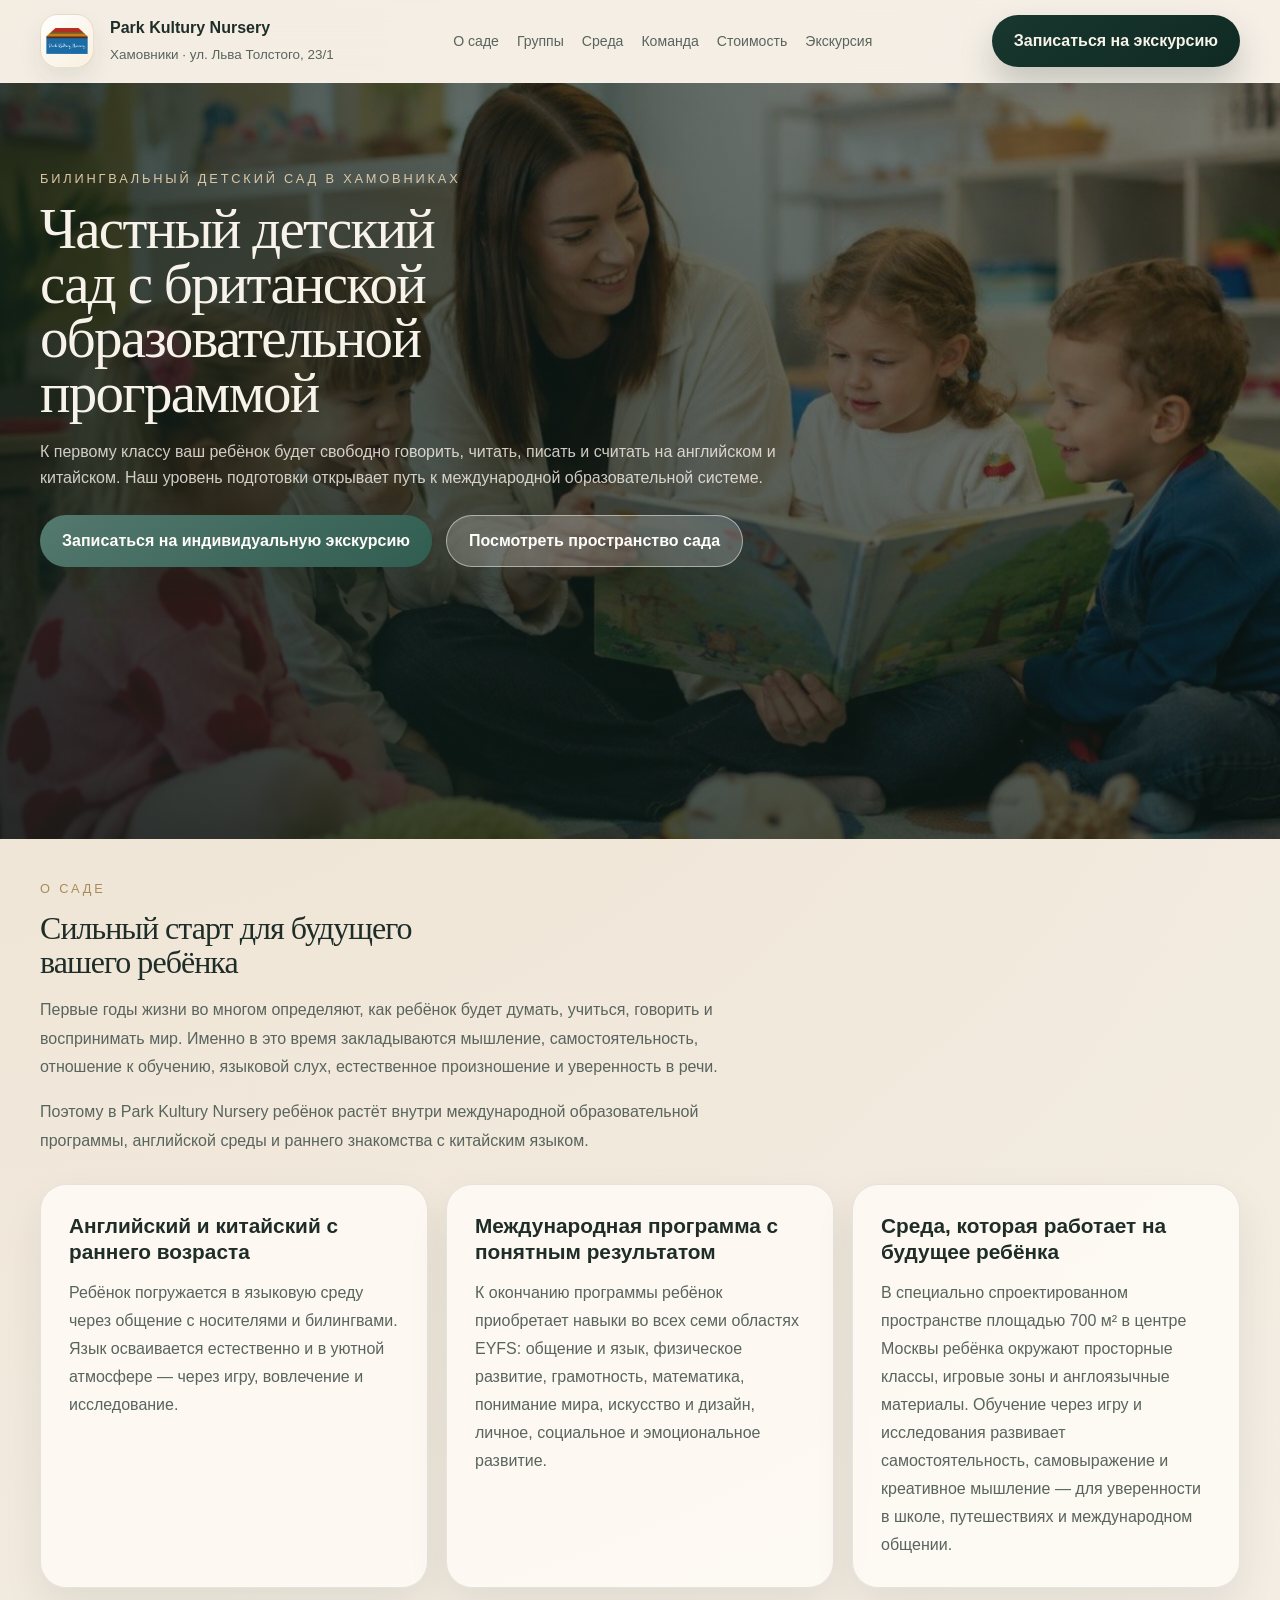
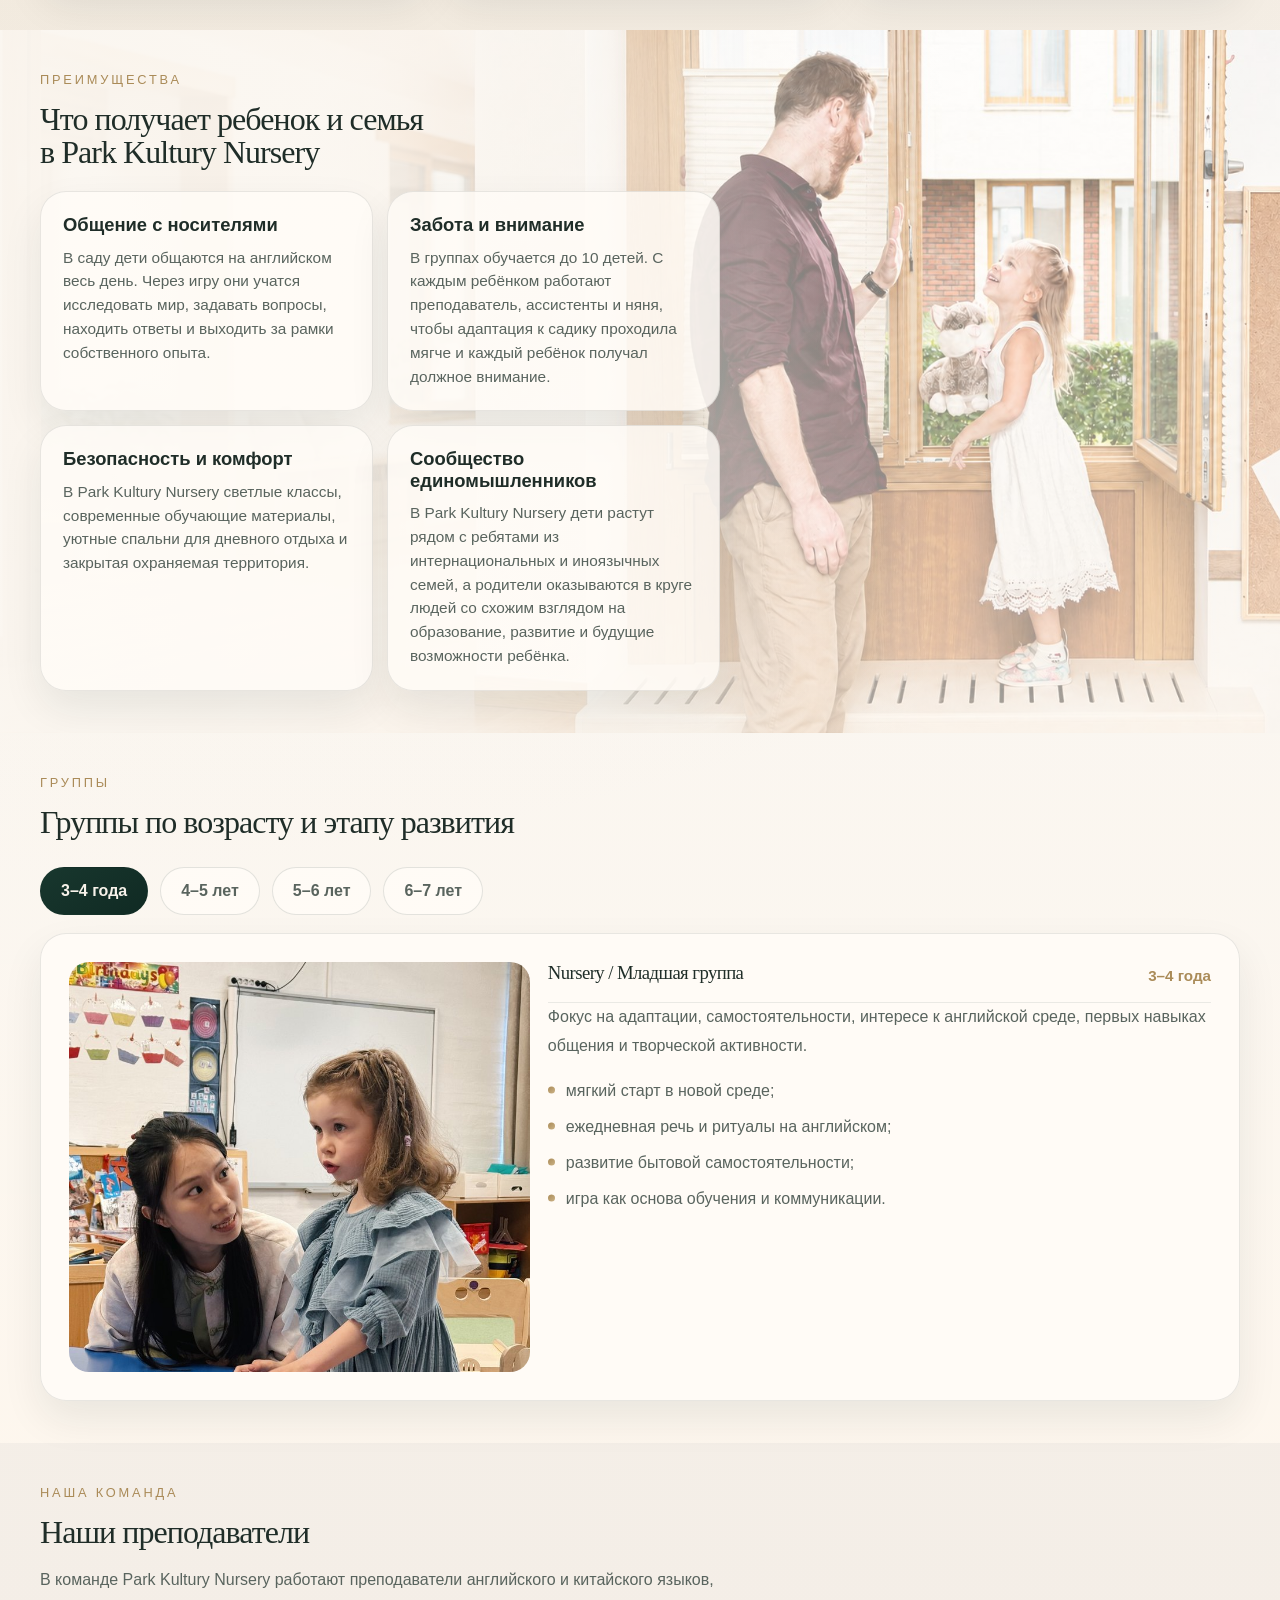
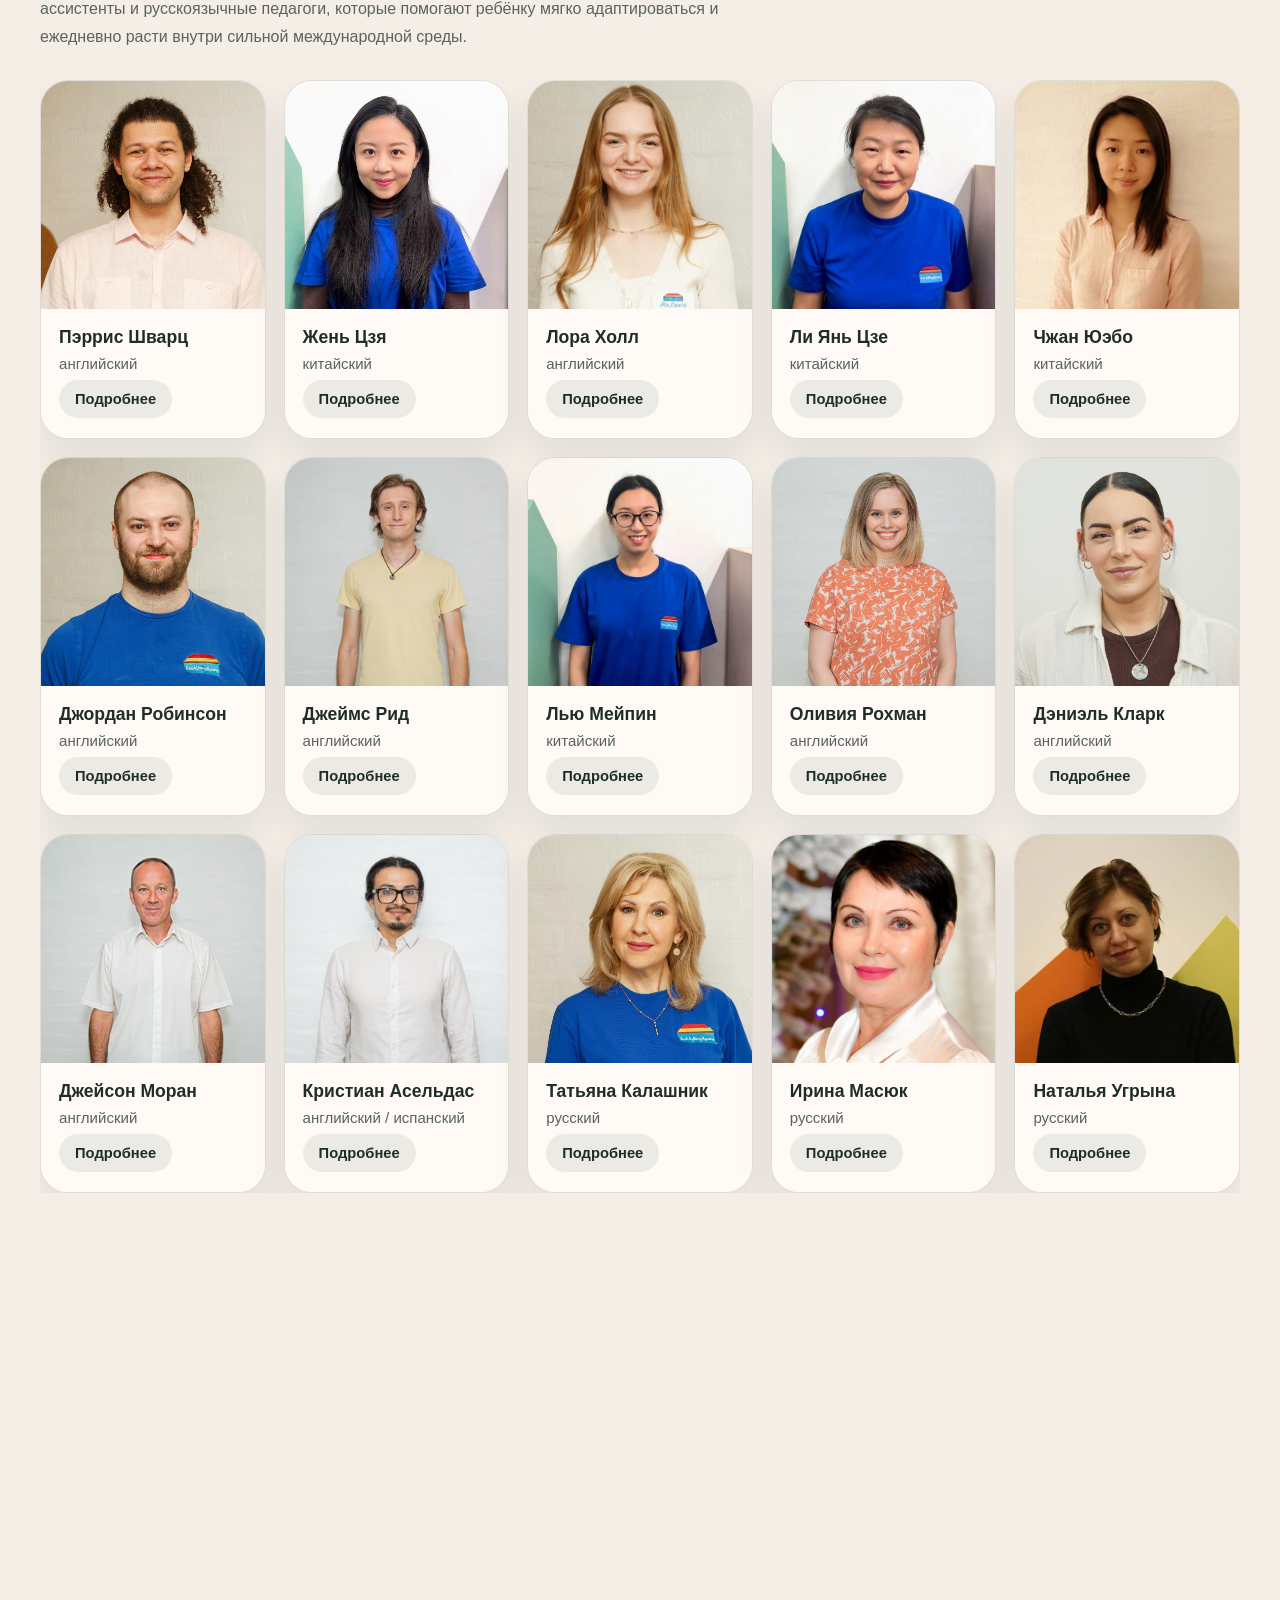
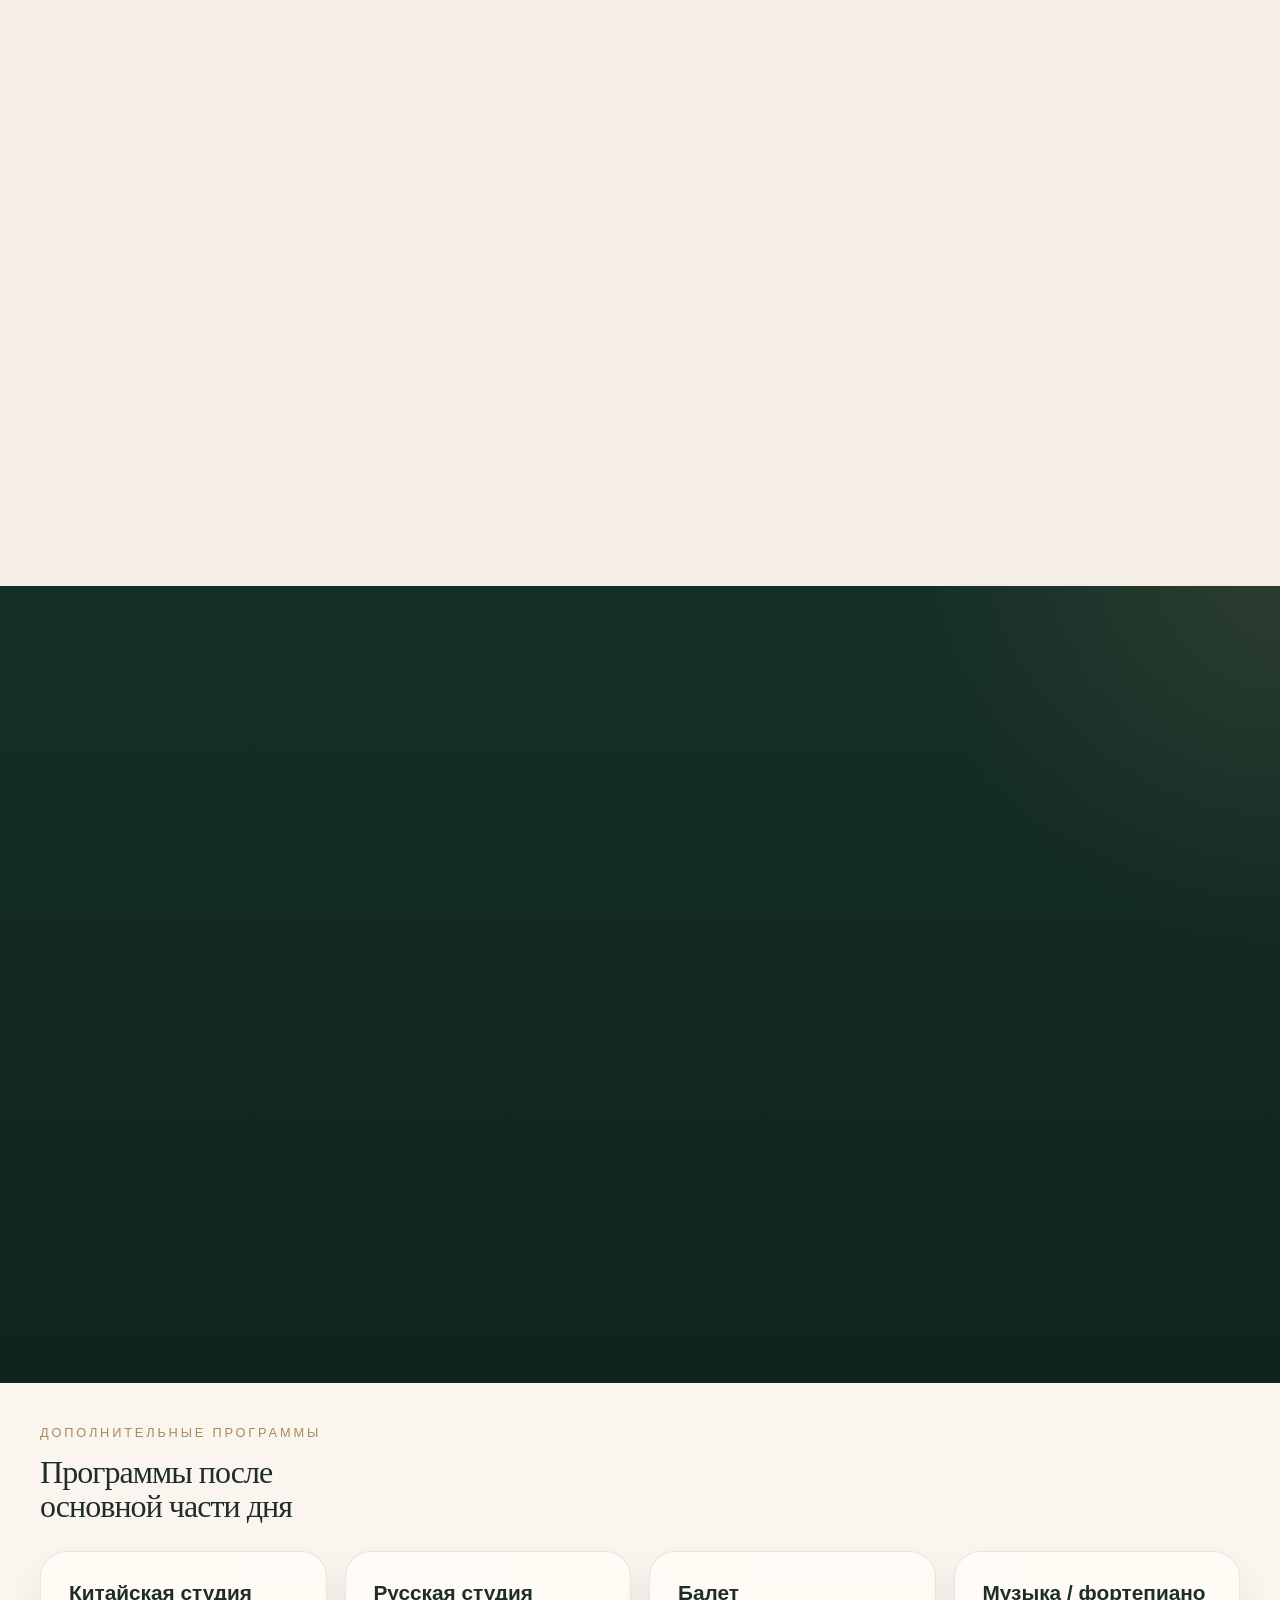
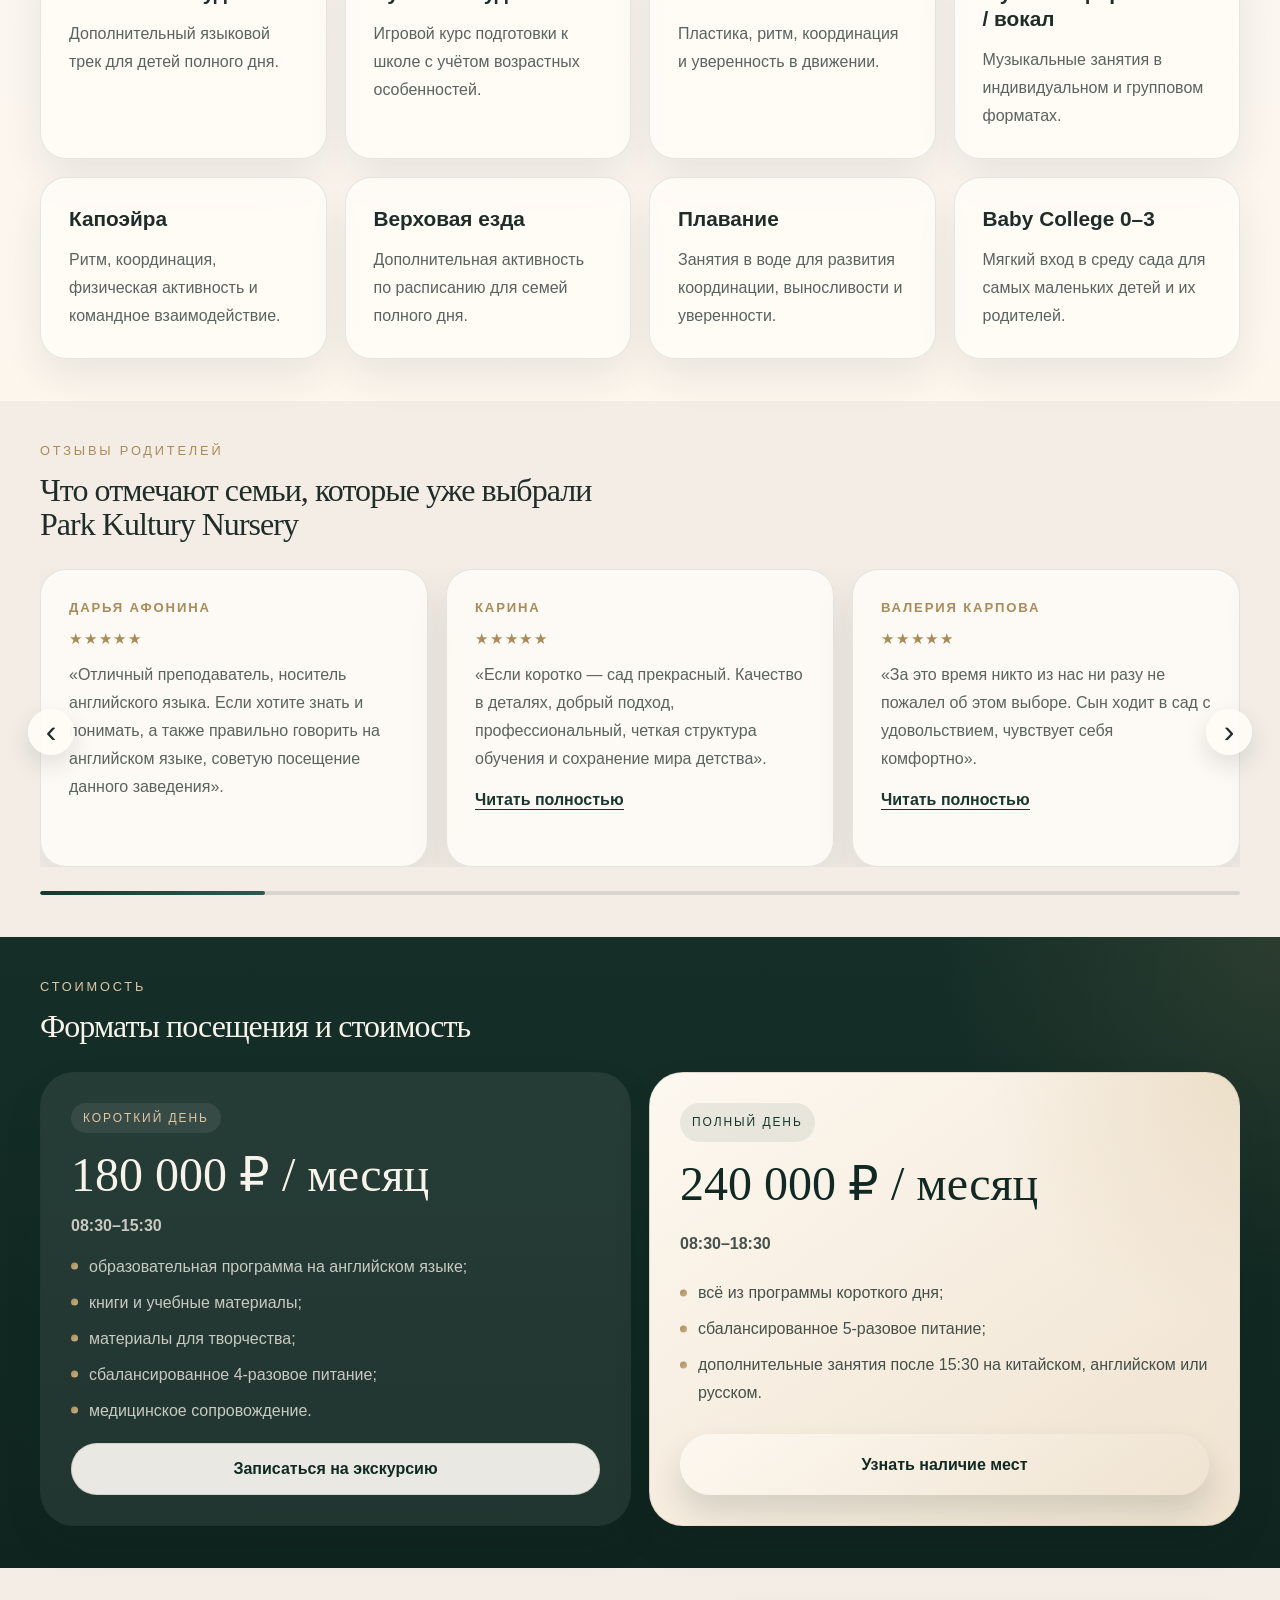
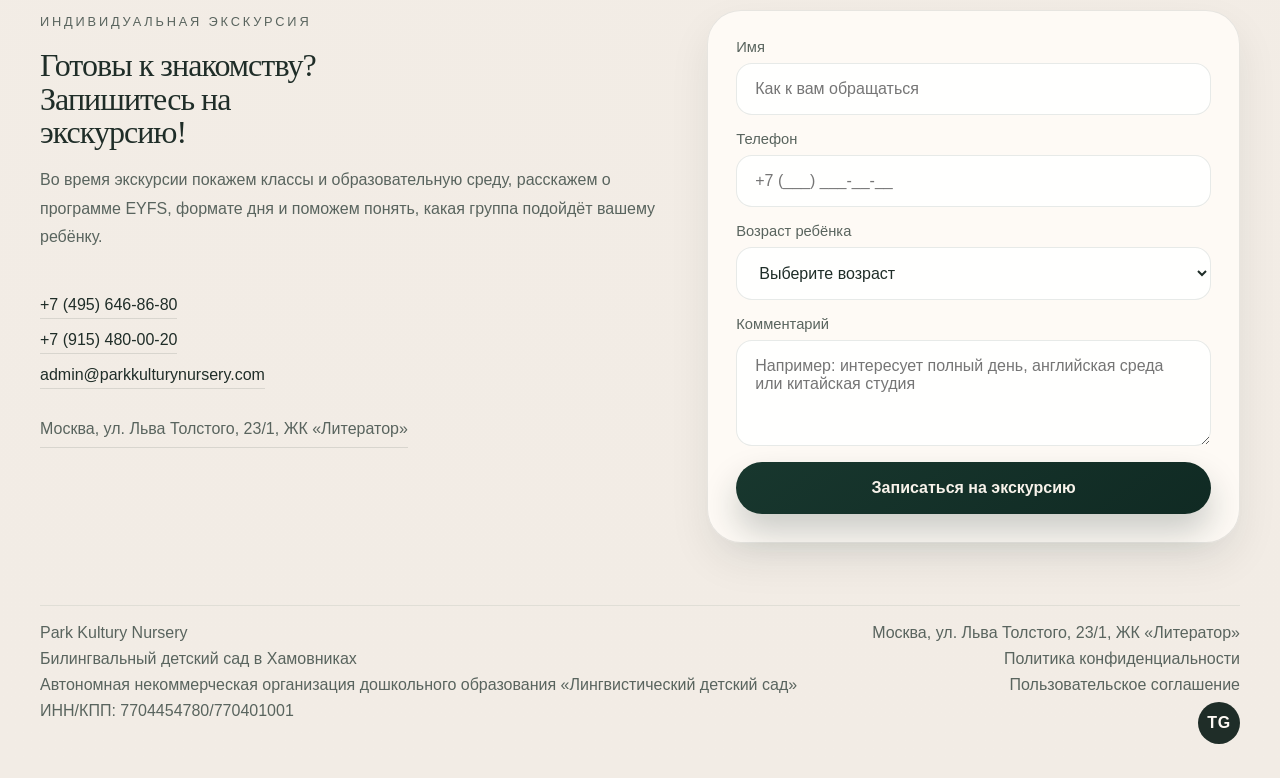
==== commit 5ad3a37f: "Update media paths" ====
--- a/index.html
+++ b/index.html
@@ -493,32 +493,32 @@
                 <div class="space-slider__track" id="space-slider-track">
                   <button class="space-slide" type="button" data-space-slide>
                     <span class="space-slide__pair">
-                      <img src="./assets/space-slider/building.webp" alt="Здание сада Park Kultury Nursery" loading="lazy" />
-                      <img src="./assets/space-slider/courtyard.webp" alt="Двор и прогулочная территория сада" loading="lazy" />
+                      <img src="./assets/building.webp" alt="Здание сада Park Kultury Nursery" loading="lazy" />
+                      <img src="./assets/courtyard.webp" alt="Двор и прогулочная территория сада" loading="lazy" />
                     </span>
                   </button>
                   <button class="space-slide" type="button" data-space-slide>
                     <span class="space-slide__pair">
-                      <img src="./assets/space-slider/concert.jpg" alt="Праздники и выступления детей" loading="lazy" />
-                      <img src="./assets/space-slider/performance.webp" alt="Театральное выступление в саду" loading="lazy" />
+                      <img src="./assets/concert.jpg" alt="Праздники и выступления детей" loading="lazy" />
+                      <img src="./assets/performance.webp" alt="Театральное выступление в саду" loading="lazy" />
                     </span>
                   </button>
                   <button class="space-slide" type="button" data-space-slide>
                     <span class="space-slide__pair">
-                      <img src="./assets/space-slider/classroom.webp" alt="Занятия в группе Park Kultury Nursery" loading="lazy" />
-                      <img src="./assets/space-slider/chinese.webp" alt="Знакомство с китайским языком" loading="lazy" />
+                      <img src="./assets/classroom.webp" alt="Занятия в группе Park Kultury Nursery" loading="lazy" />
+                      <img src="./assets/chinese.webp" alt="Знакомство с китайским языком" loading="lazy" />
                     </span>
                   </button>
                   <button class="space-slide" type="button" data-space-slide>
                     <span class="space-slide__pair">
-                      <img src="./assets/space-slider/ballet.webp" alt="Балет и пластика" loading="lazy" />
-                      <img src="./assets/space-slider/fitness.webp" alt="Физическая активность и движение" loading="lazy" />
+                      <img src="./assets/ballet.webp" alt="Балет и пластика" loading="lazy" />
+                      <img src="./assets/fitness.webp" alt="Физическая активность и движение" loading="lazy" />
                     </span>
                   </button>
                   <button class="space-slide" type="button" data-space-slide>
                     <span class="space-slide__pair">
-                      <img src="./assets/space-slider/reading.webp" alt="Музыкальное занятие в группе" loading="lazy" />
-                      <img src="./assets/space-slider/painting.webp" alt="Творческие занятия в саду" loading="lazy" />
+                      <img src="./assets/reading.webp" alt="Музыкальное занятие в группе" loading="lazy" />
+                      <img src="./assets/painting.webp" alt="Творческие занятия в саду" loading="lazy" />
                     </span>
                   </button>
                 </div>
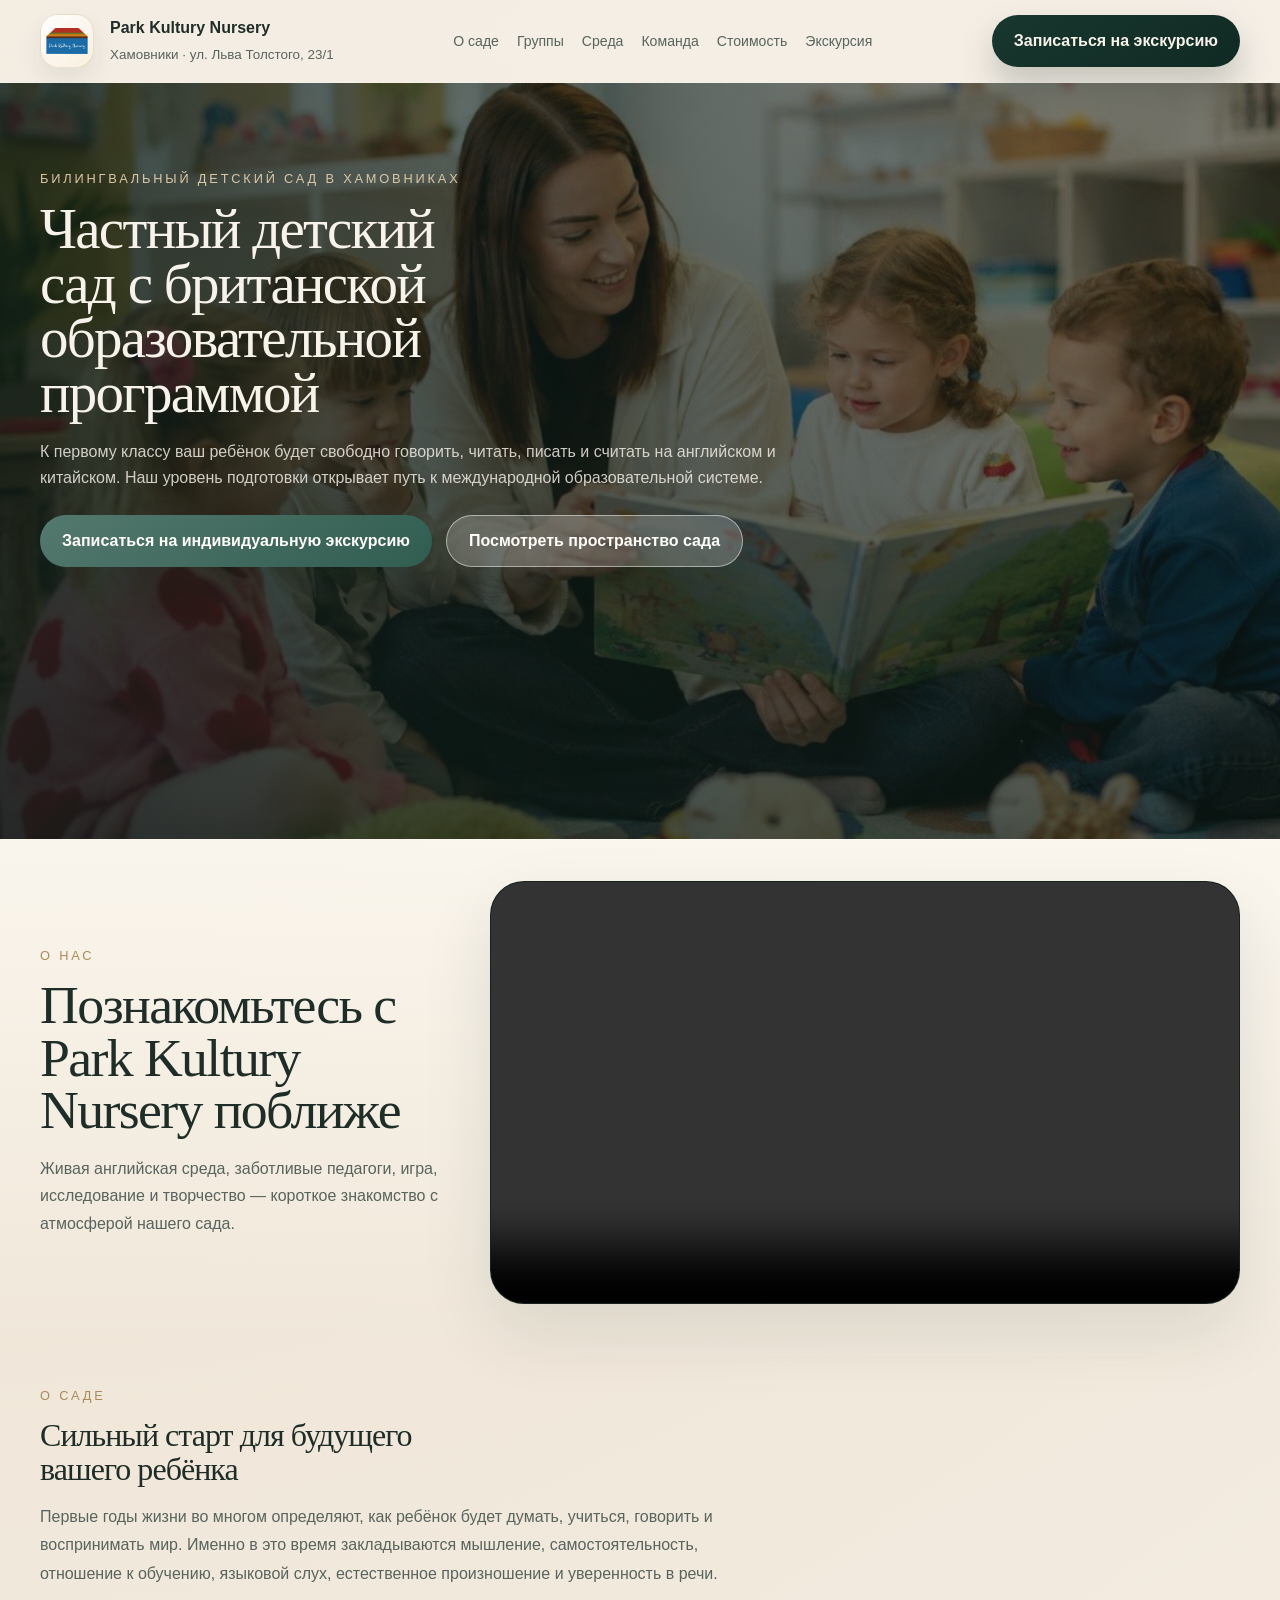
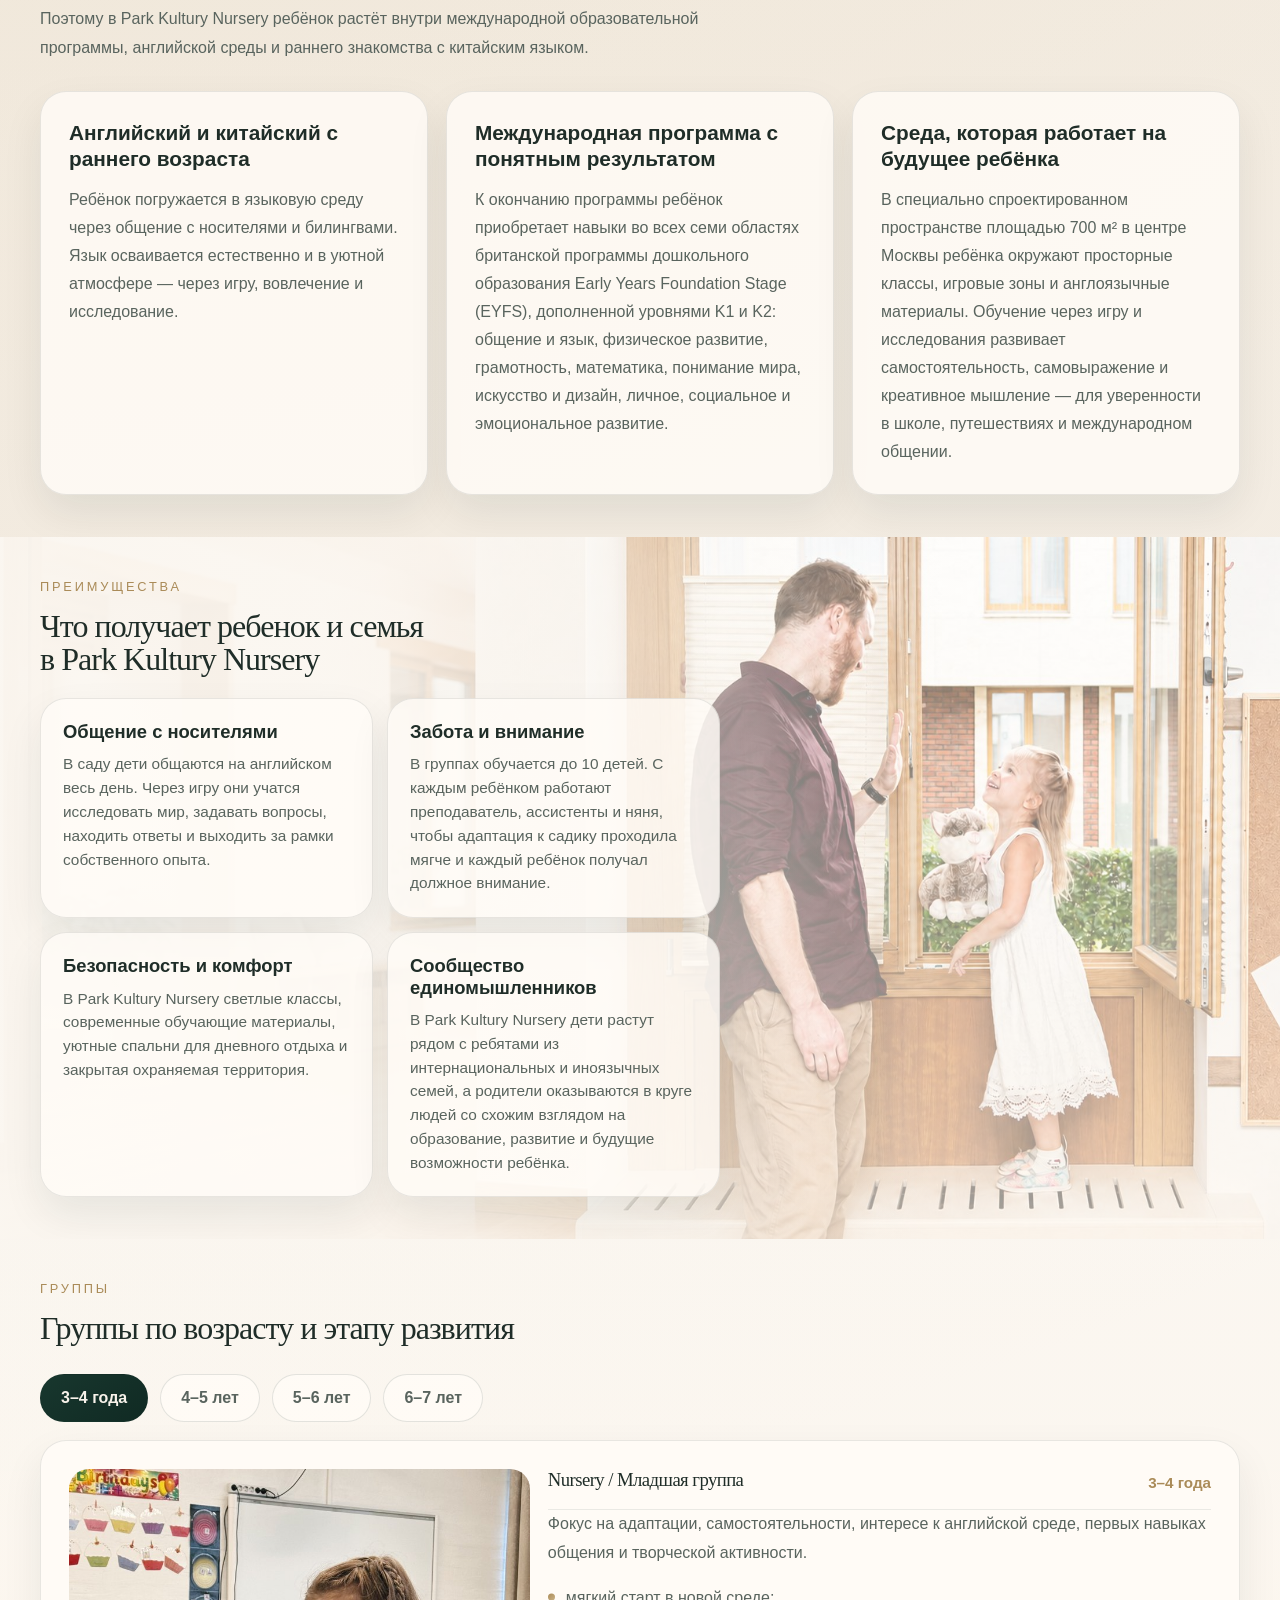
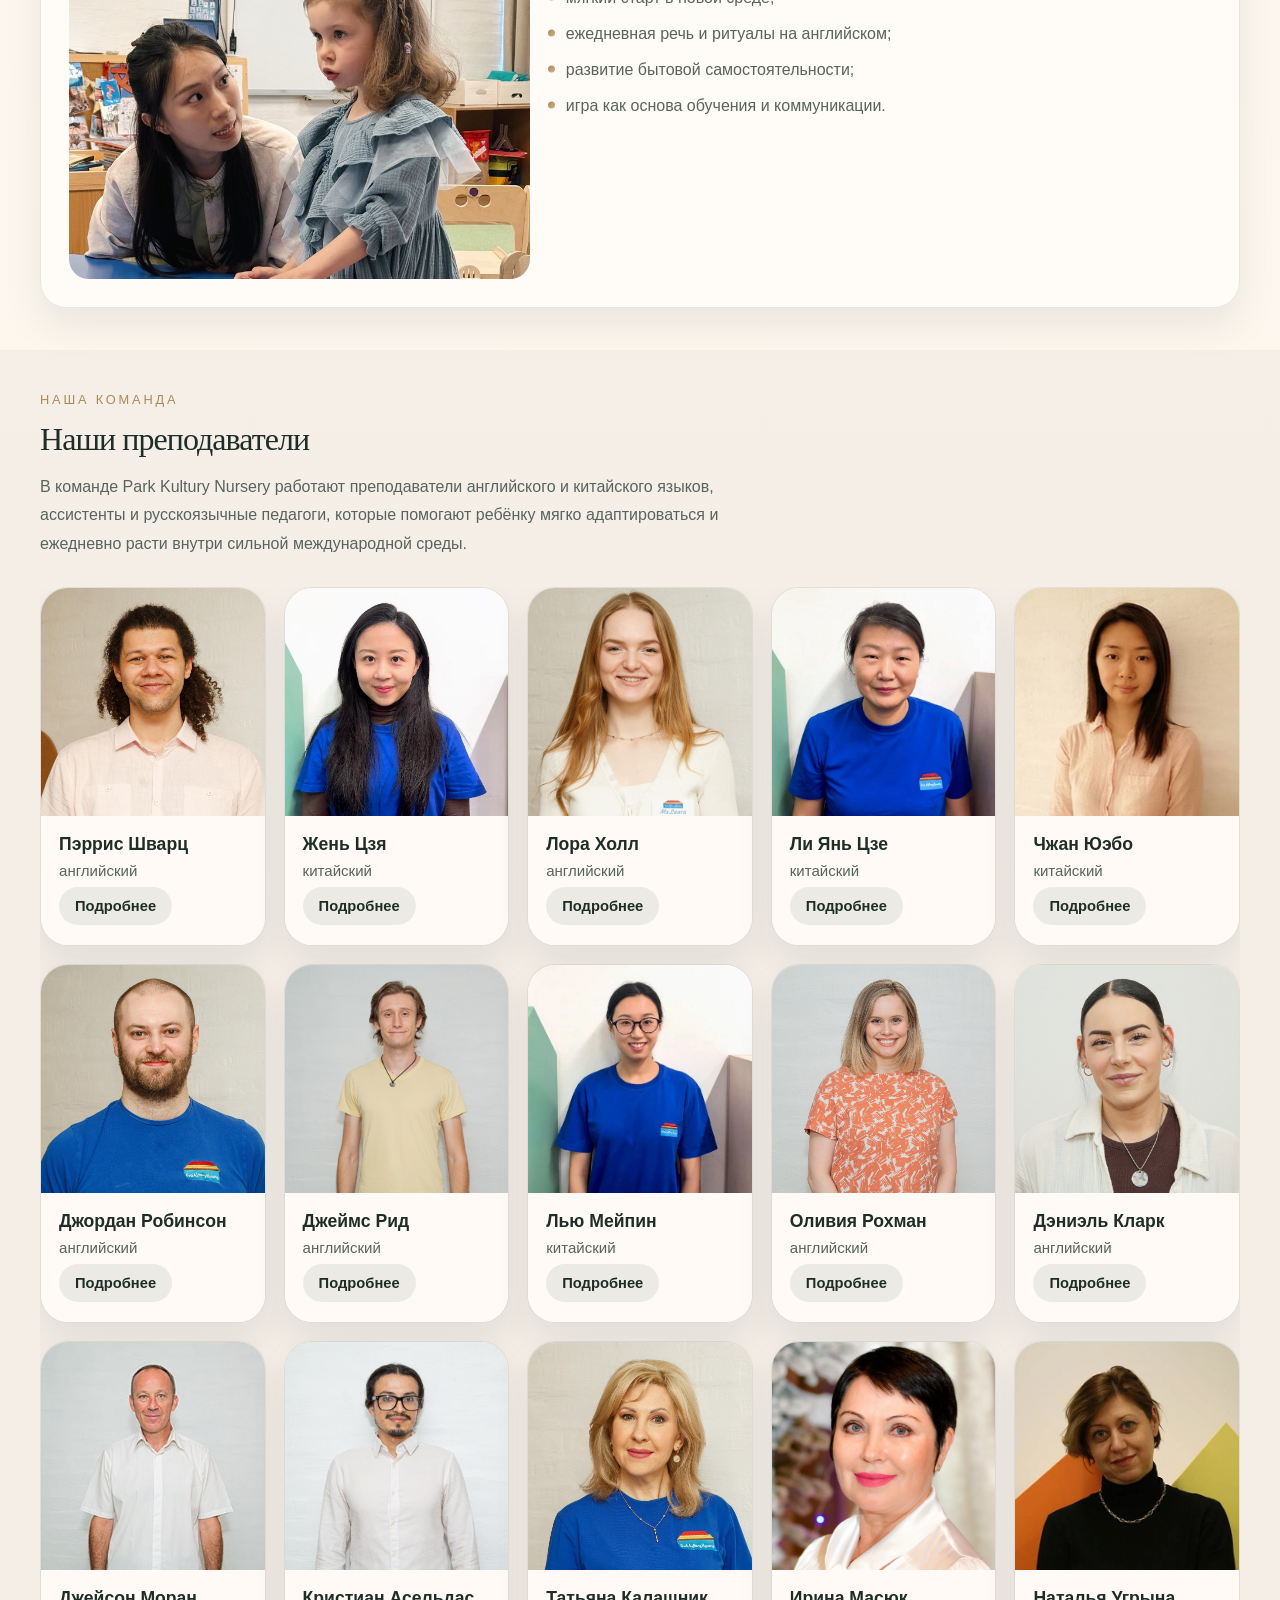
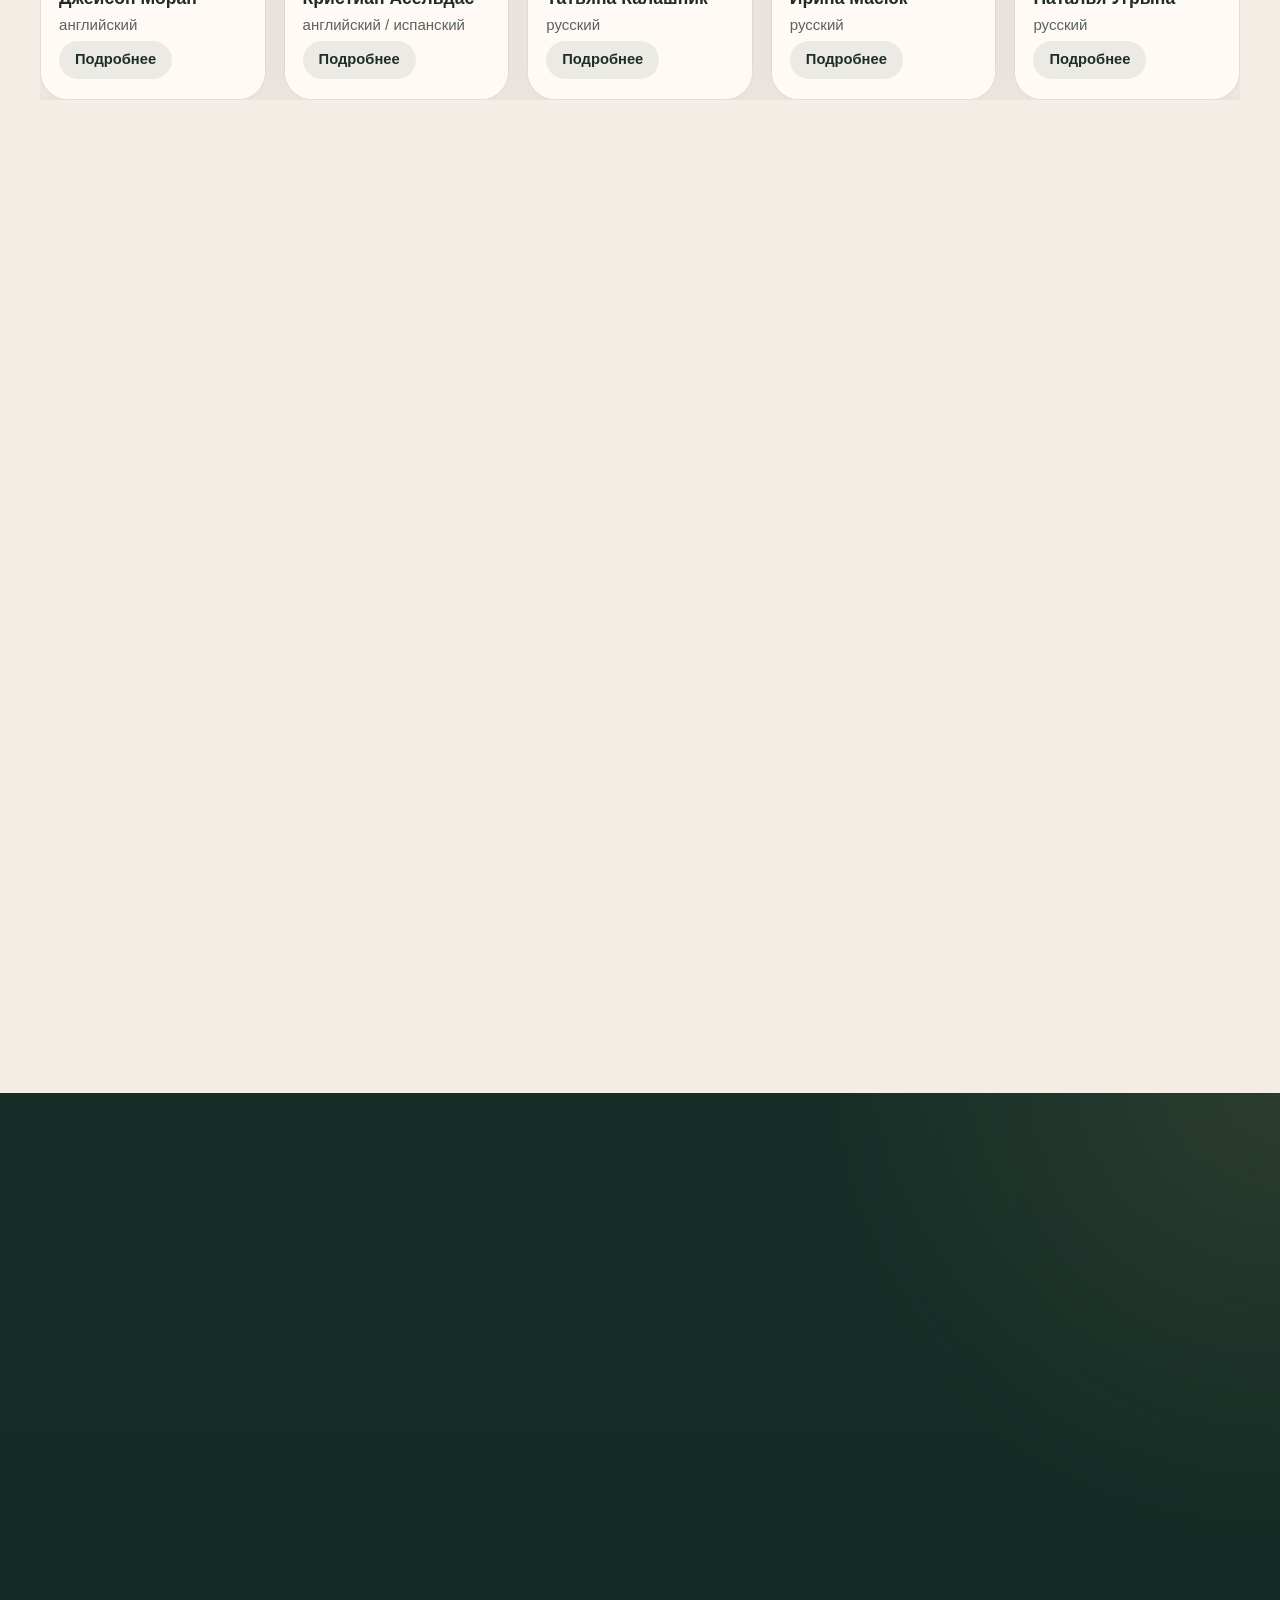
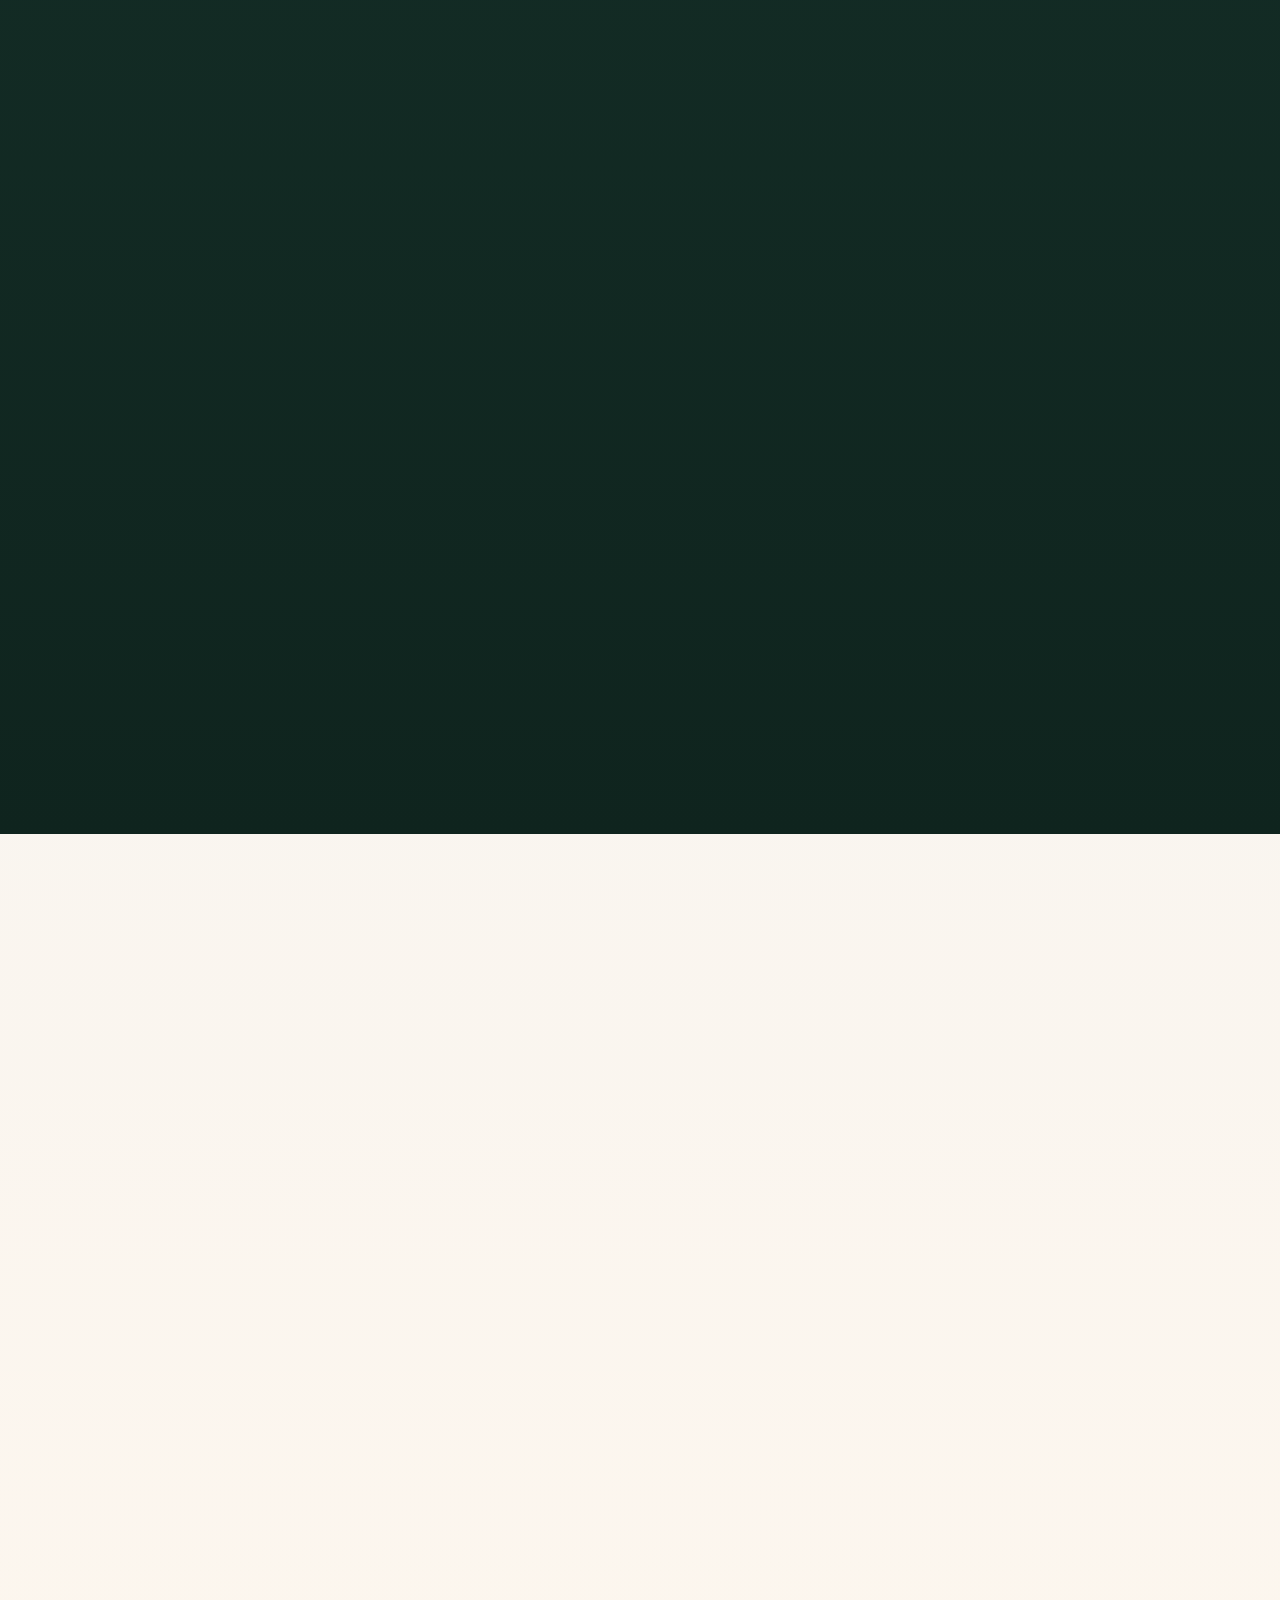
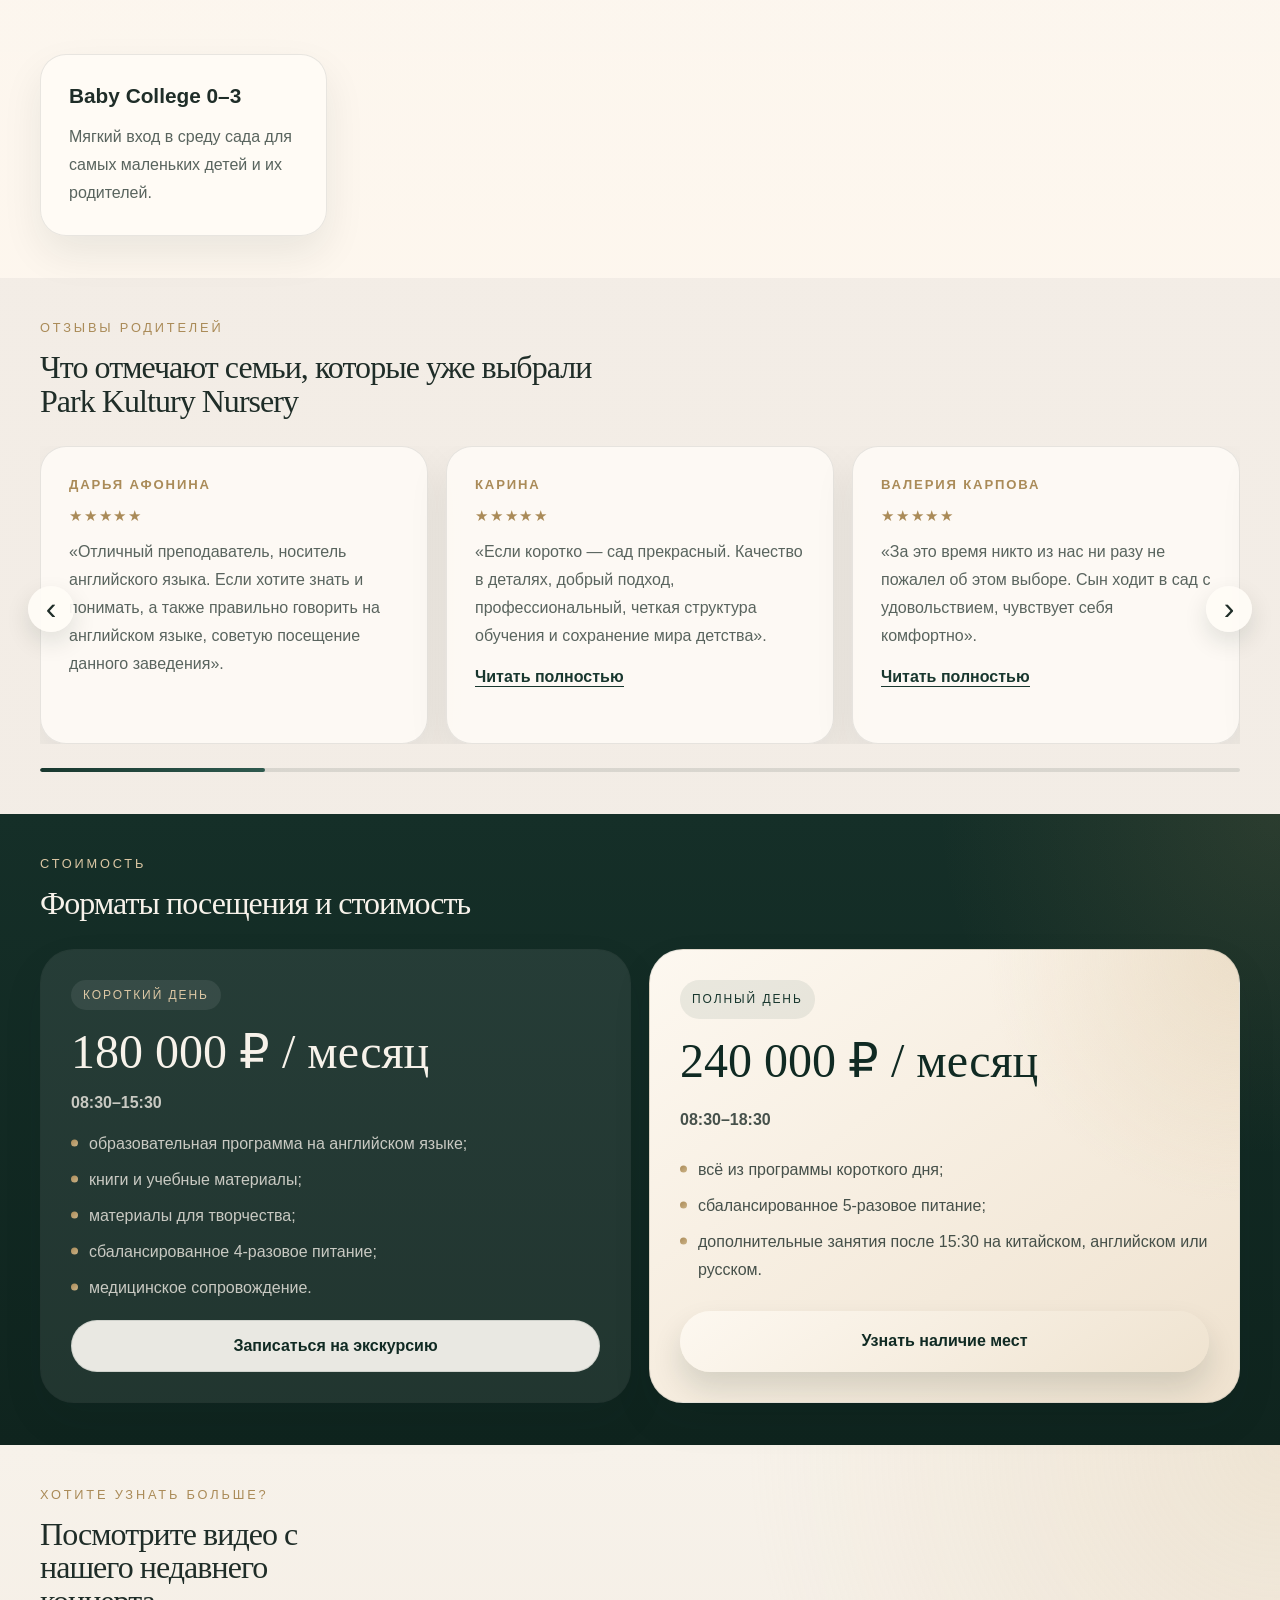
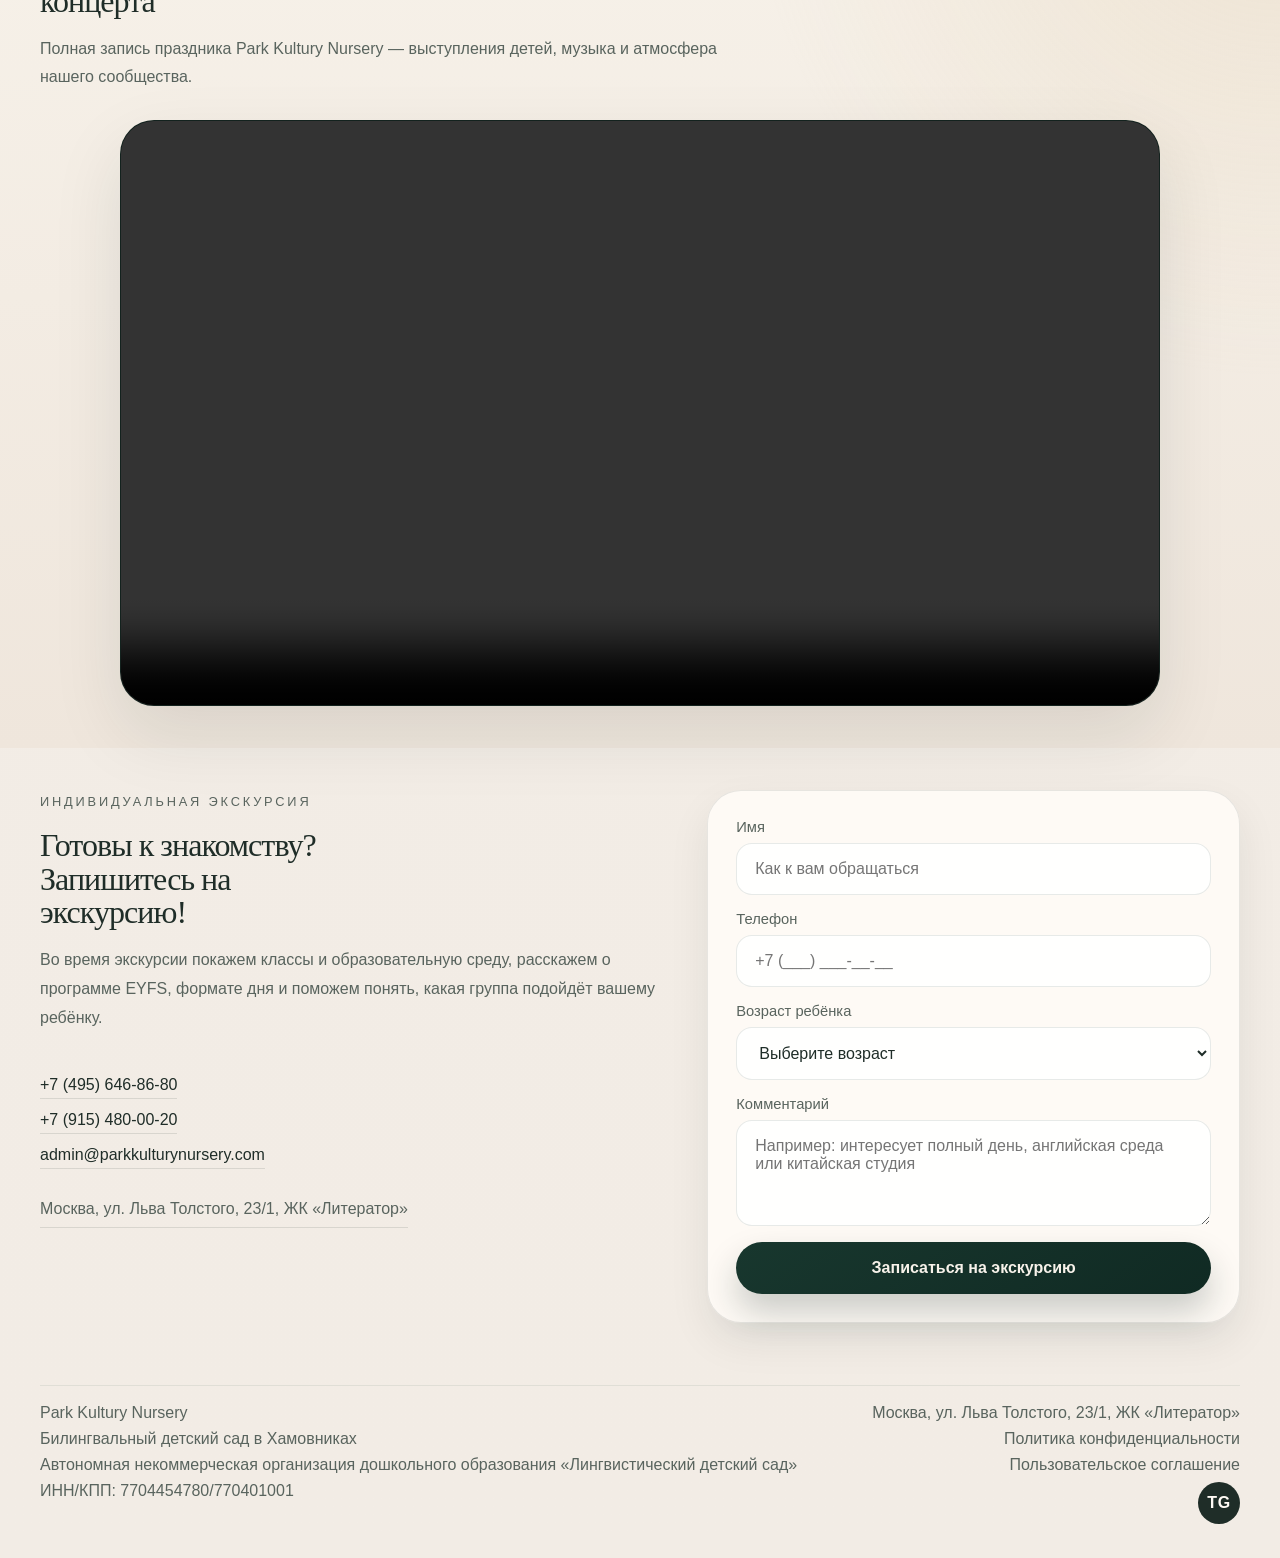
==== commit 122bbc07: "Обновить контент, видео и адаптивную версию" ====
--- a/index.html
+++ b/index.html
@@ -8,7 +8,7 @@
       name="description"
       content="Билингвальный детский сад в Хамовниках с британской программой EYFS, англоязычной средой, педагогами-носителями и дополнительными занятиями на китайском, русском и английском языках."
     />
-    <link rel="stylesheet" href="./styles.css" />
+    <link rel="stylesheet" href="./styles.css?v=20260817-3" />
   </head>
   <body>
     <div class="site-shell">
@@ -32,6 +32,7 @@
             class="nav-toggle"
             id="nav-toggle"
             type="button"
+            aria-label="Открыть меню"
             aria-expanded="false"
             aria-controls="site-nav"
           >
@@ -89,6 +90,25 @@
                 <a class="button button-dark" href="#visit">Записаться на индивидуальную экскурсию</a>
                 <a class="button button-ghost" href="#space">Посмотреть пространство сада</a>
               </div>
+            </div>
+          </div>
+        </section>
+
+        <section class="section section-video-story" id="about-video">
+          <div class="container video-feature video-feature--split">
+            <div class="video-feature__copy reveal">
+              <p class="section-label">О нас</p>
+              <h2>Познакомьтесь с Park Kultury Nursery поближе</h2>
+              <p>
+                Живая английская среда, заботливые педагоги, игра, исследование
+                и творчество — короткое знакомство с атмосферой нашего сада.
+              </p>
+            </div>
+            <div class="video-frame reveal reveal-delay-1">
+              <video controls playsinline preload="metadata">
+                <source src="./assets/about-video.mp4" type="video/mp4" />
+                Ваш браузер не поддерживает воспроизведение видео.
+              </video>
             </div>
           </div>
         </section>
@@ -137,7 +157,9 @@
                 <div class="audience-card__content" data-accordion-panel>
                   <p>
                     К окончанию программы ребёнок приобретает навыки во всех
-                    семи областях EYFS: общение и язык, физическое развитие,
+                    семи областях британской программы дошкольного образования
+                    Early Years Foundation Stage (EYFS), дополненной уровнями
+                    K1 и K2: общение и язык, физическое развитие,
                     грамотность, математика, понимание мира, искусство и
                     дизайн, личное, социальное и эмоциональное развитие.
                   </p>
@@ -253,7 +275,7 @@
 
             <div class="track-panels reveal">
               <article class="track-panel is-active" data-track-panel="nursery">
-                <img class="track-panel__image" src="./assets/group-3-4.jpg" alt="Занятие в младшей группе Park Kultury Nursery" loading="lazy" />
+                <img class="track-panel__image" src="./assets/group-3-4.jpg" alt="Занятие в младшей группе Park Kultury Nursery" loading="eager" />
                 <div class="track-panel__copy">
                   <div class="track-panel__head">
                     <h3>Nursery / Младшая группа</h3>
@@ -272,7 +294,7 @@
               </article>
 
               <article class="track-panel" data-track-panel="reception">
-                <img class="track-panel__image" src="./assets/group-4-5.jpg" alt="Творческое занятие в группе 4–5 лет Park Kultury Nursery" loading="lazy" />
+                <img class="track-panel__image" src="./assets/group-4-5.jpg" alt="Творческое занятие в группе 4–5 лет Park Kultury Nursery" loading="eager" />
                 <div class="track-panel__copy">
                   <div class="track-panel__head">
                     <h3>Reception / Средняя группа</h3>
@@ -291,7 +313,7 @@
               </article>
 
               <article class="track-panel" data-track-panel="year1">
-                <img class="track-panel__image" src="./assets/group-5-6.jpg" alt="Занятие с педагогом в группе 5–6 лет Park Kultury Nursery" loading="lazy" />
+                <img class="track-panel__image" src="./assets/group-5-6.jpg" alt="Занятие с педагогом в группе 5–6 лет Park Kultury Nursery" loading="eager" />
                 <div class="track-panel__copy">
                   <div class="track-panel__head">
                     <h3>Year 1</h3>
@@ -310,7 +332,7 @@
               </article>
 
               <article class="track-panel" data-track-panel="year2">
-                <img class="track-panel__image" src="./assets/group-6-7.jpg" alt="Учебное занятие в группе 6–7 лет Park Kultury Nursery" loading="lazy" />
+                <img class="track-panel__image" src="./assets/group-6-7.jpg" alt="Учебное занятие в группе 6–7 лет Park Kultury Nursery" loading="eager" />
                 <div class="track-panel__copy">
                   <div class="track-panel__head">
                     <h3>Year 2</h3>
@@ -405,7 +427,7 @@
                   </div>
                 </button>
                 <div class="timeline-item__content" data-accordion-panel hidden>
-                  <p>Занятия по программе EYFS в естественном, игровом формате.</p>
+                  <p>Занятия по британской программе дошкольного образования Early Years Foundation Stage (EYFS) в естественном, игровом формате.</p>
                 </div>
               </article>
               <article class="timeline-item" data-accordion-item>
@@ -436,12 +458,12 @@
                 <button class="timeline-item__toggle" type="button" aria-expanded="false" data-accordion-toggle>
                   <span class="timeline-item__time">13:00–15:30</span>
                   <div class="timeline-item__head">
-                    <h3>Проекты, игры и развитие по EYFS</h3>
+                    <h3>Проекты, игры и развитие по программе EYFS</h3>
                     <span class="timeline-item__plus" aria-hidden="true"></span>
                   </div>
                 </button>
                 <div class="timeline-item__content" data-accordion-panel hidden>
-                  <p>Основная часть программы на английском языке в разных форматах активности.</p>
+                  <p>Основная часть программы Early Years Foundation Stage (EYFS) на английском языке в разных форматах активности.</p>
                 </div>
               </article>
               <article class="timeline-item" data-accordion-item>
@@ -485,6 +507,19 @@
               </p>
             </div>
 
+            <div class="space-video reveal">
+              <div class="space-video__copy">
+                <h3>Пространство, созданное для детей</h3>
+                <p>Загляните в классы, игровые зоны и другие пространства Park Kultury Nursery.</p>
+              </div>
+              <div class="video-frame video-frame--dark">
+                <video controls playsinline preload="metadata">
+                  <source src="./assets/space-video.mp4" type="video/mp4" />
+                  Ваш браузер не поддерживает воспроизведение видео.
+                </video>
+              </div>
+            </div>
+
             <div class="space-slider reveal reveal-delay-1">
               <button class="space-slider__arrow space-slider__arrow--prev" type="button" aria-label="Предыдущая фотография" data-space-prev>
                 <span aria-hidden="true">&#8249;</span>
@@ -493,32 +528,32 @@
                 <div class="space-slider__track" id="space-slider-track">
                   <button class="space-slide" type="button" data-space-slide>
                     <span class="space-slide__pair">
-                      <img src="./assets/building.webp" alt="Здание сада Park Kultury Nursery" loading="lazy" />
-                      <img src="./assets/courtyard.webp" alt="Двор и прогулочная территория сада" loading="lazy" />
+                      <img src="./assets/building.webp" alt="Здание сада Park Kultury Nursery" loading="eager" />
+                      <img src="./assets/courtyard.webp" alt="Двор и прогулочная территория сада" loading="eager" />
                     </span>
                   </button>
                   <button class="space-slide" type="button" data-space-slide>
                     <span class="space-slide__pair">
-                      <img src="./assets/concert.jpg" alt="Праздники и выступления детей" loading="lazy" />
-                      <img src="./assets/performance.webp" alt="Театральное выступление в саду" loading="lazy" />
+                      <img src="./assets/concert.jpg" alt="Праздники и выступления детей" loading="eager" />
+                      <img src="./assets/performance.webp" alt="Театральное выступление в саду" loading="eager" />
                     </span>
                   </button>
                   <button class="space-slide" type="button" data-space-slide>
                     <span class="space-slide__pair">
-                      <img src="./assets/classroom.webp" alt="Занятия в группе Park Kultury Nursery" loading="lazy" />
-                      <img src="./assets/chinese.webp" alt="Знакомство с китайским языком" loading="lazy" />
+                      <img src="./assets/classroom.webp" alt="Занятия в группе Park Kultury Nursery" loading="eager" />
+                      <img src="./assets/chinese.webp" alt="Знакомство с китайским языком" loading="eager" />
                     </span>
                   </button>
                   <button class="space-slide" type="button" data-space-slide>
                     <span class="space-slide__pair">
-                      <img src="./assets/ballet.webp" alt="Балет и пластика" loading="lazy" />
-                      <img src="./assets/fitness.webp" alt="Физическая активность и движение" loading="lazy" />
+                      <img src="./assets/ballet.webp" alt="Балет и пластика" loading="eager" />
+                      <img src="./assets/fitness.webp" alt="Физическая активность и движение" loading="eager" />
                     </span>
                   </button>
                   <button class="space-slide" type="button" data-space-slide>
                     <span class="space-slide__pair">
-                      <img src="./assets/reading.webp" alt="Музыкальное занятие в группе" loading="lazy" />
-                      <img src="./assets/painting.webp" alt="Творческие занятия в саду" loading="lazy" />
+                      <img src="./assets/reading.webp" alt="Музыкальное занятие в группе" loading="eager" />
+                      <img src="./assets/painting.webp" alt="Творческие занятия в саду" loading="eager" />
                     </span>
                   </button>
                 </div>
@@ -543,7 +578,7 @@
             <div class="clubs-grid">
               <article class="club-card reveal">
                 <h3>Китайская студия</h3>
-                <p>Дополнительный языковой трек для детей полного дня.</p>
+                <p>Ежедневные трёхчасовые занятия с носителями китайского языка по эксклюзивной программе, специально адаптированной для дошкольников.</p>
               </article>
               <article class="club-card reveal reveal-delay-1">
                 <h3>Русская студия</h3>
@@ -559,11 +594,15 @@
               </article>
               <article class="club-card reveal reveal-delay-2">
                 <h3>Капоэйра</h3>
-                <p>Ритм, координация, физическая активность и командное взаимодействие.</p>
+                <p>Тренировки с чемпионом мира и основателем московской школы капоэйры Карлосом Альберто де Оливейра (Mestre Pepeu).</p>
               </article>
               <article class="club-card reveal">
                 <h3>Верховая езда</h3>
-                <p>Дополнительная активность по расписанию для семей полного дня.</p>
+                <p>Занятия с опытными инструкторами и нашими пони в конюшне близлежащего детского парка. Верховая езда развивает координацию, концентрацию, самостоятельность и бережное отношение к животным.</p>
+              </article>
+              <article class="club-card reveal reveal-delay-1">
+                <h3>Арт-занятия</h3>
+                <p>Живопись, графика и творческие проекты, которые развивают воображение, чувство цвета и уверенность в самовыражении.</p>
               </article>
               <article class="club-card reveal reveal-delay-1">
                 <h3>Плавание</h3>
@@ -754,6 +793,25 @@
                 </ul>
                 <a class="button button-dark-on-light" href="#visit">Узнать наличие мест</a>
               </article>
+            </div>
+          </div>
+        </section>
+
+        <section class="section section-concert" id="concert">
+          <div class="container">
+            <div class="section-heading section-heading-concert reveal">
+              <p class="section-label">Хотите узнать больше?</p>
+              <h2>Посмотрите видео с нашего недавнего концерта</h2>
+              <p>
+                Полная запись праздника Park Kultury Nursery — выступления детей,
+                музыка и атмосфера нашего сообщества.
+              </p>
+            </div>
+            <div class="video-frame video-frame--concert reveal reveal-delay-1">
+              <video controls playsinline preload="metadata" id="concert-video">
+                <source src="https://github.com/alisaespace-netizen/test/releases/download/concert-2026/concert-full.mp4" type="video/mp4" />
+                Ваш браузер не поддерживает воспроизведение видео.
+              </video>
             </div>
           </div>
         </section>
@@ -811,6 +869,7 @@
             </form>
           </div>
         </section>
+
       </main>
 
       <footer class="footer">
@@ -843,6 +902,6 @@
       </div>
     </div>
 
-    <script src="./script.js"></script>
+    <script src="./script.js?v=20260817-3"></script>
   </body>
 </html>
--- a/styles.css
+++ b/styles.css
@@ -410,6 +410,101 @@
   margin-top: 24px;
 }
 
+.section-video-story {
+  padding-top: 56px;
+  background: linear-gradient(180deg, rgba(255, 252, 247, 0.7), rgba(244, 238, 231, 0));
+}
+
+.video-feature {
+  display: grid;
+  gap: 28px;
+  align-items: center;
+}
+
+.video-feature--split {
+  grid-template-columns: minmax(260px, 0.72fr) minmax(0, 1.28fr);
+}
+
+.video-feature__copy h2,
+.section-heading-concert h2 {
+  margin: 0;
+  font-family: "Iowan Old Style", "Baskerville", "Times New Roman", serif;
+  font-size: clamp(2.2rem, 4.2vw, 4rem);
+  font-weight: 400;
+  line-height: 0.98;
+  letter-spacing: -0.03em;
+}
+
+.video-feature__copy p:not(.section-label),
+.section-heading-concert p:not(.section-label),
+.space-video__copy p {
+  margin: 18px 0 0;
+  color: var(--ink-soft);
+  line-height: 1.7;
+}
+
+.video-frame {
+  overflow: hidden;
+  border-radius: var(--radius-xl);
+  border: 1px solid var(--line);
+  background: #12211d;
+  box-shadow: var(--shadow);
+}
+
+.video-frame video {
+  display: block;
+  width: 100%;
+  aspect-ratio: 16 / 9;
+  background: #12211d;
+  object-fit: contain;
+}
+
+.space-video {
+  display: grid;
+  grid-template-columns: minmax(220px, 0.55fr) minmax(0, 1.45fr);
+  gap: 24px;
+  align-items: center;
+  margin: 28px 0 34px;
+  padding: 24px;
+  border-radius: var(--radius-xl);
+  background: rgba(255, 252, 247, 0.08);
+  border: 1px solid rgba(255, 255, 255, 0.12);
+}
+
+.space-video__copy h3 {
+  margin: 0;
+  font-family: "Iowan Old Style", "Baskerville", "Times New Roman", serif;
+  font-size: clamp(1.8rem, 3.2vw, 2.8rem);
+  font-weight: 400;
+  line-height: 1;
+}
+
+.space-video__copy p {
+  color: rgba(247, 242, 234, 0.76);
+}
+
+.video-frame--dark {
+  border-color: rgba(255, 255, 255, 0.14);
+  box-shadow: 0 24px 60px rgba(8, 20, 17, 0.28);
+}
+
+.section-concert {
+  padding-top: 58px;
+  background:
+    radial-gradient(circle at top right, rgba(220, 199, 164, 0.32), transparent 34%),
+    linear-gradient(180deg, #f7f2ea, #efe6dc);
+}
+
+.section-heading-concert {
+  max-width: 760px;
+  margin-bottom: 28px;
+}
+
+.video-frame--concert {
+  max-width: 1040px;
+  margin: 0 auto;
+}
+
 .audience-card,
 .benefit-card,
 .programme-card,
@@ -1804,7 +1899,9 @@
   .hero-inner,
   .programme-layout,
   .space-layout,
-  .visit-grid {
+  .visit-grid,
+  .video-feature--split,
+  .space-video {
     grid-template-columns: 1fr;
   }
 
@@ -1876,8 +1973,53 @@
 }
 
 @media (max-width: 760px) {
+  html {
+    scroll-padding-top: 88px;
+  }
+
+  body {
+    overflow-wrap: anywhere;
+  }
+
+  section {
+    scroll-margin-top: 88px;
+  }
+
   .container {
     width: min(100% - 24px, 1200px);
+  }
+
+  .section {
+    padding: 36px 0;
+  }
+
+  .section-video-story,
+  .section-concert {
+    padding-top: 40px;
+  }
+
+  .video-feature,
+  .space-video {
+    gap: 20px;
+  }
+
+  .video-feature__copy h2,
+  .section-heading-concert h2 {
+    font-size: clamp(2rem, 9vw, 2.8rem);
+  }
+
+  .space-video {
+    margin: 22px 0 28px;
+    padding: 18px;
+    border-radius: 24px;
+  }
+
+  .video-frame {
+    border-radius: 22px;
+  }
+
+  .section-heading-concert {
+    margin-bottom: 20px;
   }
 
   .section-benefits {
@@ -1909,6 +2051,11 @@
     gap: 10px;
   }
 
+  .header {
+    backdrop-filter: blur(14px);
+    background: rgba(247, 242, 234, 0.92);
+  }
+
   .brand {
     grid-area: brand;
   }
@@ -1933,18 +2080,59 @@
   }
 
   .brand-address {
-    font-size: 0.72rem;
-    line-height: 1.15;
+    min-height: 24px;
+    padding: 5px 0;
+    font-size: 0.76rem;
+    line-height: 1.2;
     margin-top: -1px;
     white-space: normal;
   }
 
   .nav-toggle {
     grid-area: toggle;
+    touch-action: manipulation;
+  }
+
+  .nav {
+    top: calc(100% + 6px);
+    left: 12px;
+    right: 12px;
+    z-index: 5;
+    gap: 2px;
+    max-height: calc(100svh - 96px);
+    padding: 10px;
+    overflow-y: auto;
+    border-radius: 20px;
+  }
+
+  .nav a {
+    display: flex;
+    align-items: center;
+    width: 100%;
+    min-height: 46px;
+    padding: 0 14px;
+    border-radius: 14px;
+    font-size: 1rem;
+  }
+
+  .nav a:active {
+    background: rgba(24, 55, 46, 0.07);
   }
 
   .hero-inner {
-    padding: 96px 0 32px;
+    padding: 70px 0 28px;
+  }
+
+  .hero-overlay {
+    background:
+      linear-gradient(90deg, rgba(14, 30, 25, 0.78) 0%, rgba(14, 30, 25, 0.58) 72%, rgba(14, 30, 25, 0.42) 100%),
+      linear-gradient(180deg, rgba(14, 30, 25, 0.2), rgba(14, 30, 25, 0.58));
+  }
+
+  .hero-text {
+    margin-top: 16px;
+    font-size: 0.98rem;
+    line-height: 1.55;
   }
 
   .hero-actions {
@@ -1955,8 +2143,11 @@
 
   .hero-actions .button {
     width: min(100%, 21rem);
+    min-height: 54px;
+    padding: 10px 18px;
     justify-content: center;
     text-align: center;
+    line-height: 1.25;
   }
 
   .hero-mobile-keep {
@@ -2031,6 +2222,18 @@
 
   .track-panel.is-active {
     grid-template-columns: 1fr;
+  }
+
+  .track-tabs {
+    display: grid;
+    grid-template-columns: repeat(2, minmax(0, 1fr));
+    gap: 8px;
+  }
+
+  .track-tab {
+    width: 100%;
+    min-height: 50px;
+    padding: 0 12px;
   }
 
   .track-panel__image {
@@ -2054,6 +2257,8 @@
     scroll-behavior: smooth;
     -ms-overflow-style: none;
     scrollbar-width: none;
+    scroll-padding-inline: 0;
+    touch-action: pan-x pan-y;
   }
 
   .teachers-grid::-webkit-scrollbar {
@@ -2098,6 +2303,7 @@
 
   .space-slider__viewport {
     border-radius: 24px;
+    touch-action: pan-x pan-y;
   }
 
   .space-slide {
@@ -2143,6 +2349,10 @@
   .review-card {
     flex-basis: 100%;
     min-width: 100%;
+  }
+
+  .reviews-grid {
+    touch-action: pan-x pan-y;
   }
 
   .reviews-slider__arrow {
@@ -2231,6 +2441,38 @@
     padding: 24px;
   }
 
+  .price-card h3 {
+    font-size: clamp(1.8rem, 9vw, 2.55rem);
+    overflow-wrap: normal;
+  }
+
+  .price-card .button {
+    width: 100%;
+    min-height: 52px;
+    padding: 10px 16px;
+    text-align: center;
+    line-height: 1.25;
+  }
+
+  .visit-contacts a,
+  .visit-contacts span {
+    width: 100%;
+    line-height: 1.45;
+  }
+
+  .visit-form input,
+  .visit-form select,
+  .visit-form textarea {
+    min-height: 52px;
+    padding: 14px 16px;
+    font-size: 16px;
+  }
+
+  .visit-form textarea {
+    min-height: 116px;
+    resize: vertical;
+  }
+
   .benefit-card {
     padding: 24px;
   }
@@ -2284,6 +2526,24 @@
     width: min(100%, calc(100vw - 16px));
   }
 
+  .modal-layer {
+    padding: max(8px, env(safe-area-inset-top)) max(8px, env(safe-area-inset-right)) max(8px, env(safe-area-inset-bottom)) max(8px, env(safe-area-inset-left));
+  }
+
+  .modal-window {
+    max-height: calc(100svh - 16px);
+    border-radius: 24px;
+  }
+
+  .modal-close {
+    top: 10px;
+    right: 10px;
+    width: 46px;
+    height: 46px;
+    background: rgba(255, 252, 247, 0.92);
+    box-shadow: 0 8px 20px rgba(16, 42, 35, 0.12);
+  }
+
   .space-lightbox {
     padding: 12px;
   }
@@ -2302,6 +2562,18 @@
     text-align: left;
   }
 
+  .footer-inner,
+  .footer-links {
+    width: 100%;
+  }
+
+  .footer-inner a:not(.footer-social) {
+    display: inline-flex;
+    align-items: center;
+    min-height: 40px;
+    line-height: 1.35;
+  }
+
   .audience-card {
     padding: 0;
   }
@@ -2318,6 +2590,169 @@
 
   .audience-card__plus {
     display: block;
+  }
+}
+
+@media (max-width: 420px) {
+  :root {
+    --radius-xl: 26px;
+    --radius-lg: 22px;
+  }
+
+  .brand {
+    column-gap: 10px;
+  }
+
+  .brand-mark {
+    width: 44px;
+    height: 44px;
+    border-radius: 14px;
+  }
+
+  .brand-mark img {
+    width: 35px;
+  }
+
+  .brand-copy strong {
+    font-size: 0.84rem;
+  }
+
+  .brand-address {
+    font-size: 0.7rem;
+  }
+
+  .hero h1,
+  .section-heading h2,
+  .programme-copy h2,
+  .visit-copy h2,
+  .teacher-dialog__copy h3 {
+    font-size: clamp(1.92rem, 9vw, 2.45rem);
+    line-height: 1.02;
+  }
+
+  .section-label {
+    margin-bottom: 12px;
+    font-size: 0.72rem;
+    letter-spacing: 0.16em;
+  }
+
+  .audience-card,
+  .programme-card,
+  .club-card,
+  .review-card,
+  .price-card,
+  .visit-form,
+  .benefit-card,
+  .track-panel {
+    padding: 20px;
+  }
+
+  .audience-card {
+    padding: 0;
+  }
+
+  .audience-card__toggle,
+  .section-benefits .audience-card__toggle {
+    padding: 18px 20px;
+  }
+
+  .audience-card__content {
+    padding: 0 20px 20px;
+  }
+
+  .teacher-dialog__copy {
+    padding: 24px 18px 22px;
+  }
+
+  .teacher-dialog__media img {
+    width: min(68%, 210px);
+    max-height: 220px;
+  }
+
+  .space-slide img {
+    height: 58vw;
+  }
+}
+
+@media (max-width: 350px) {
+  .container {
+    width: calc(100% - 20px);
+  }
+
+  .brand-address {
+    display: none;
+  }
+
+  .brand-mark {
+    grid-row: 1;
+  }
+
+  .brand-copy {
+    align-self: center;
+  }
+
+  .hero-mobile-keep {
+    white-space: normal;
+  }
+
+  .hero-actions .button {
+    width: 100%;
+  }
+}
+
+@media (max-height: 540px) and (orientation: landscape) and (max-width: 960px) {
+  .header-inner {
+    min-height: 64px;
+  }
+
+  .hero-inner {
+    padding: 22px 0 18px;
+  }
+
+  .hero h1 {
+    font-size: clamp(2rem, 4.8vw, 2.45rem);
+    line-height: 0.98;
+  }
+
+  .hero-text {
+    margin-top: 12px;
+    font-size: 0.92rem;
+    max-width: 58rem;
+    line-height: 1.38;
+  }
+
+  .hero-actions {
+    gap: 10px;
+    margin-top: 14px;
+  }
+
+  .hero-actions .button {
+    min-height: 46px;
+    padding-top: 8px;
+    padding-bottom: 8px;
+  }
+
+  .nav {
+    max-height: calc(100svh - 76px);
+  }
+}
+
+@media (prefers-reduced-motion: reduce) {
+  html {
+    scroll-behavior: auto;
+  }
+
+  *,
+  *::before,
+  *::after {
+    animation-duration: 0.01ms !important;
+    animation-iteration-count: 1 !important;
+    transition-duration: 0.01ms !important;
+  }
+
+  .reveal {
+    opacity: 1;
+    transform: none;
   }
 }
 
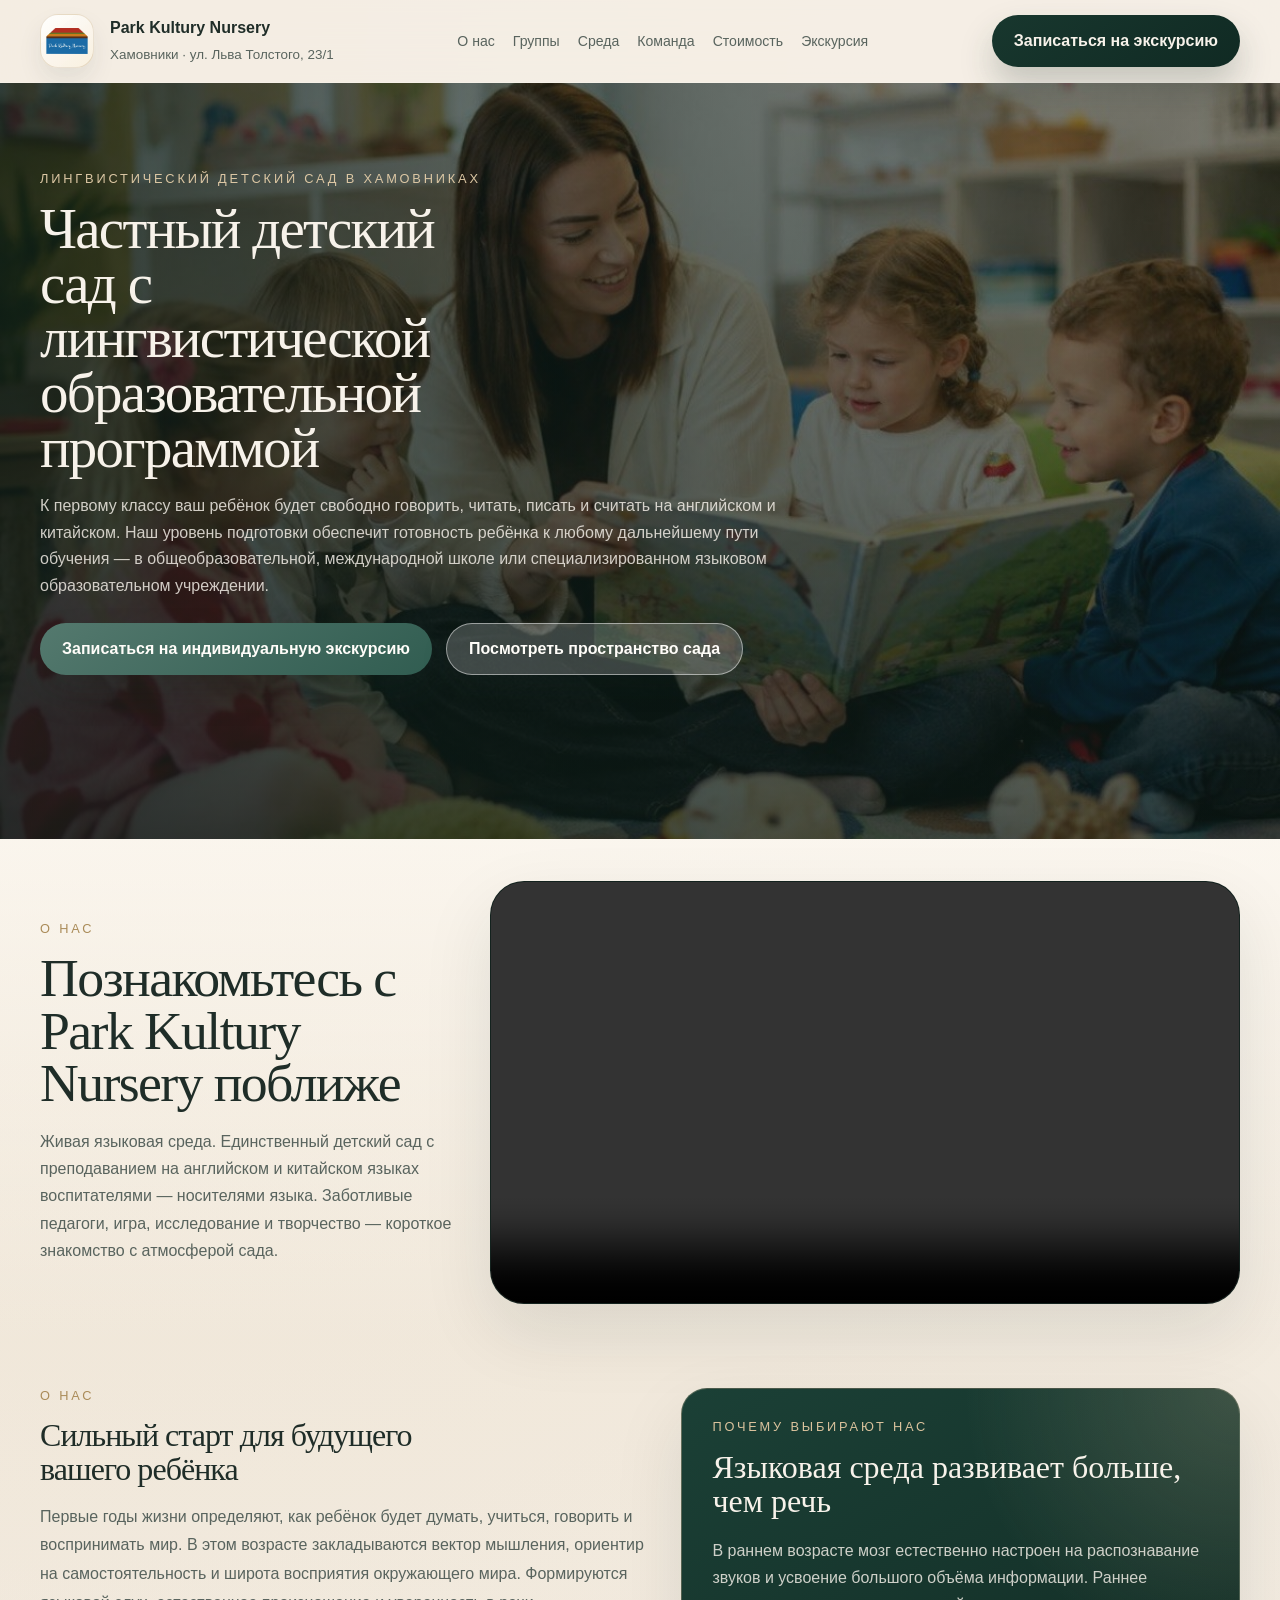
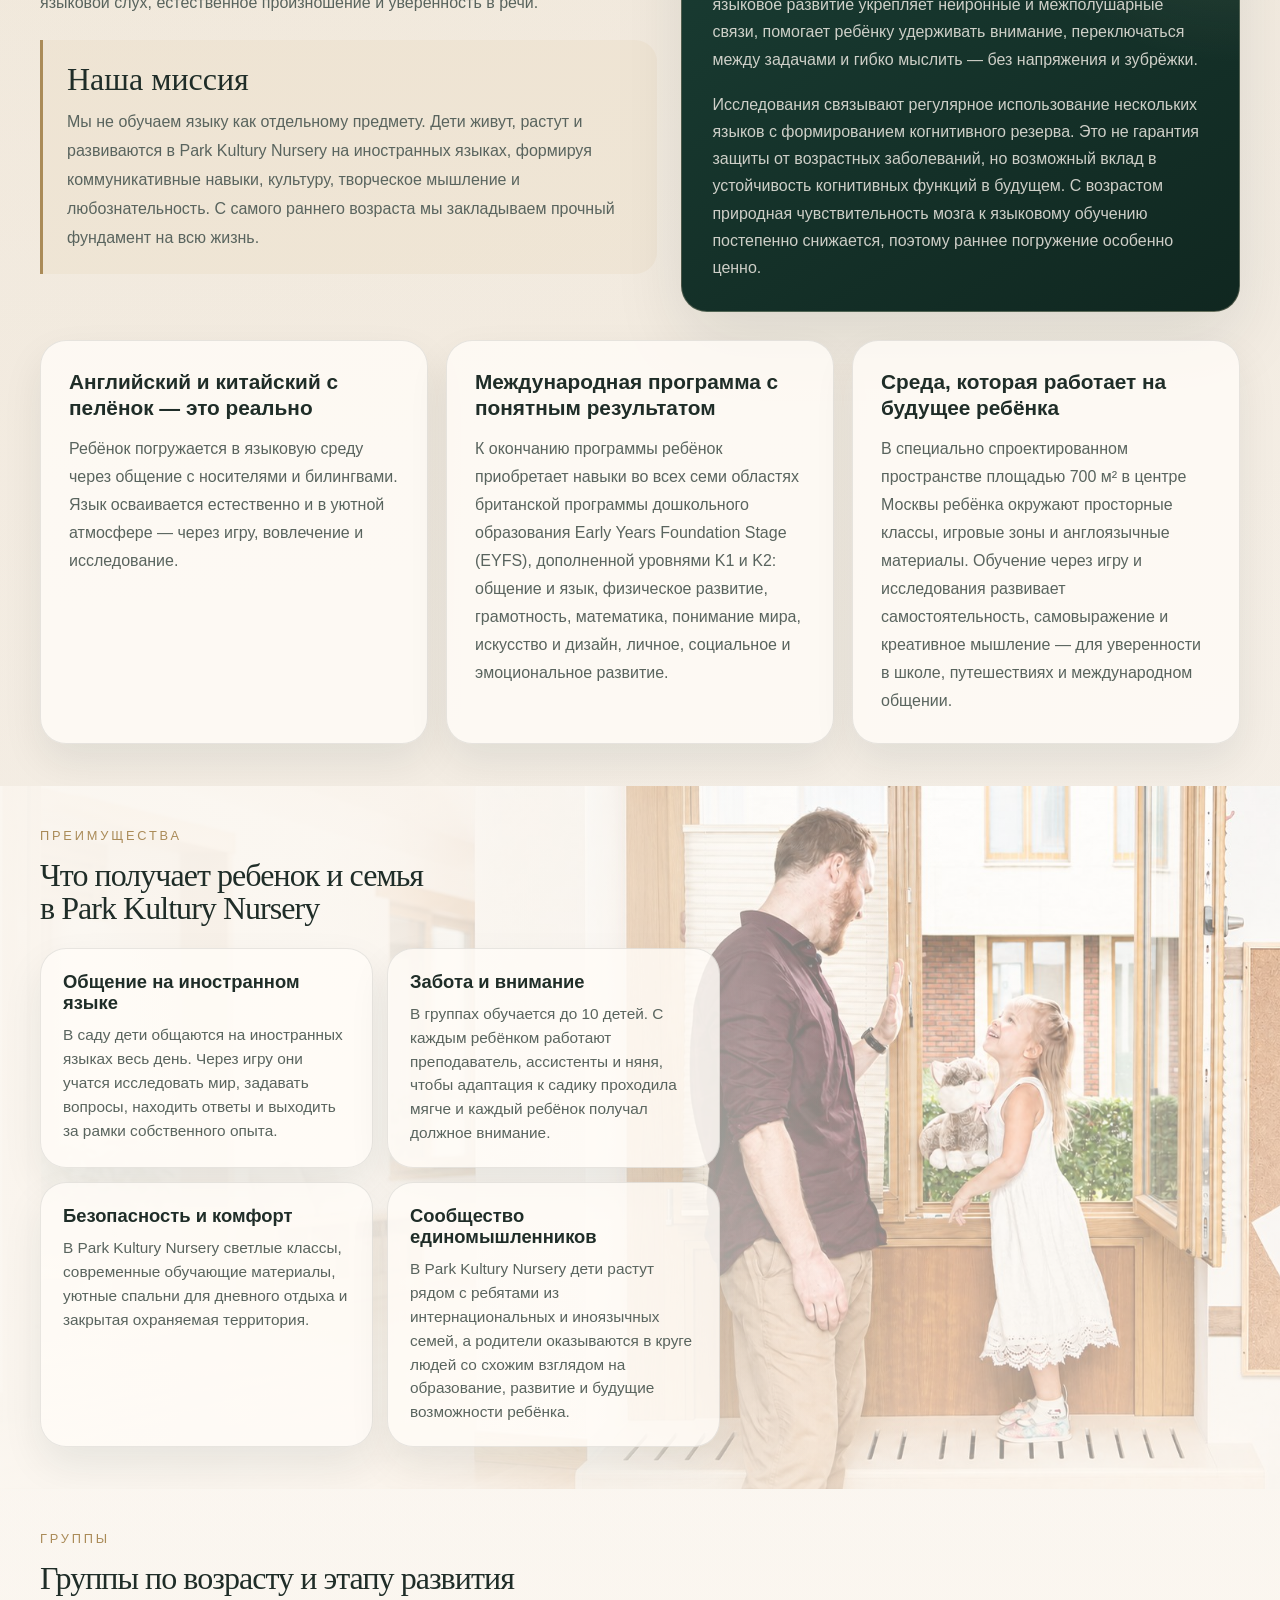
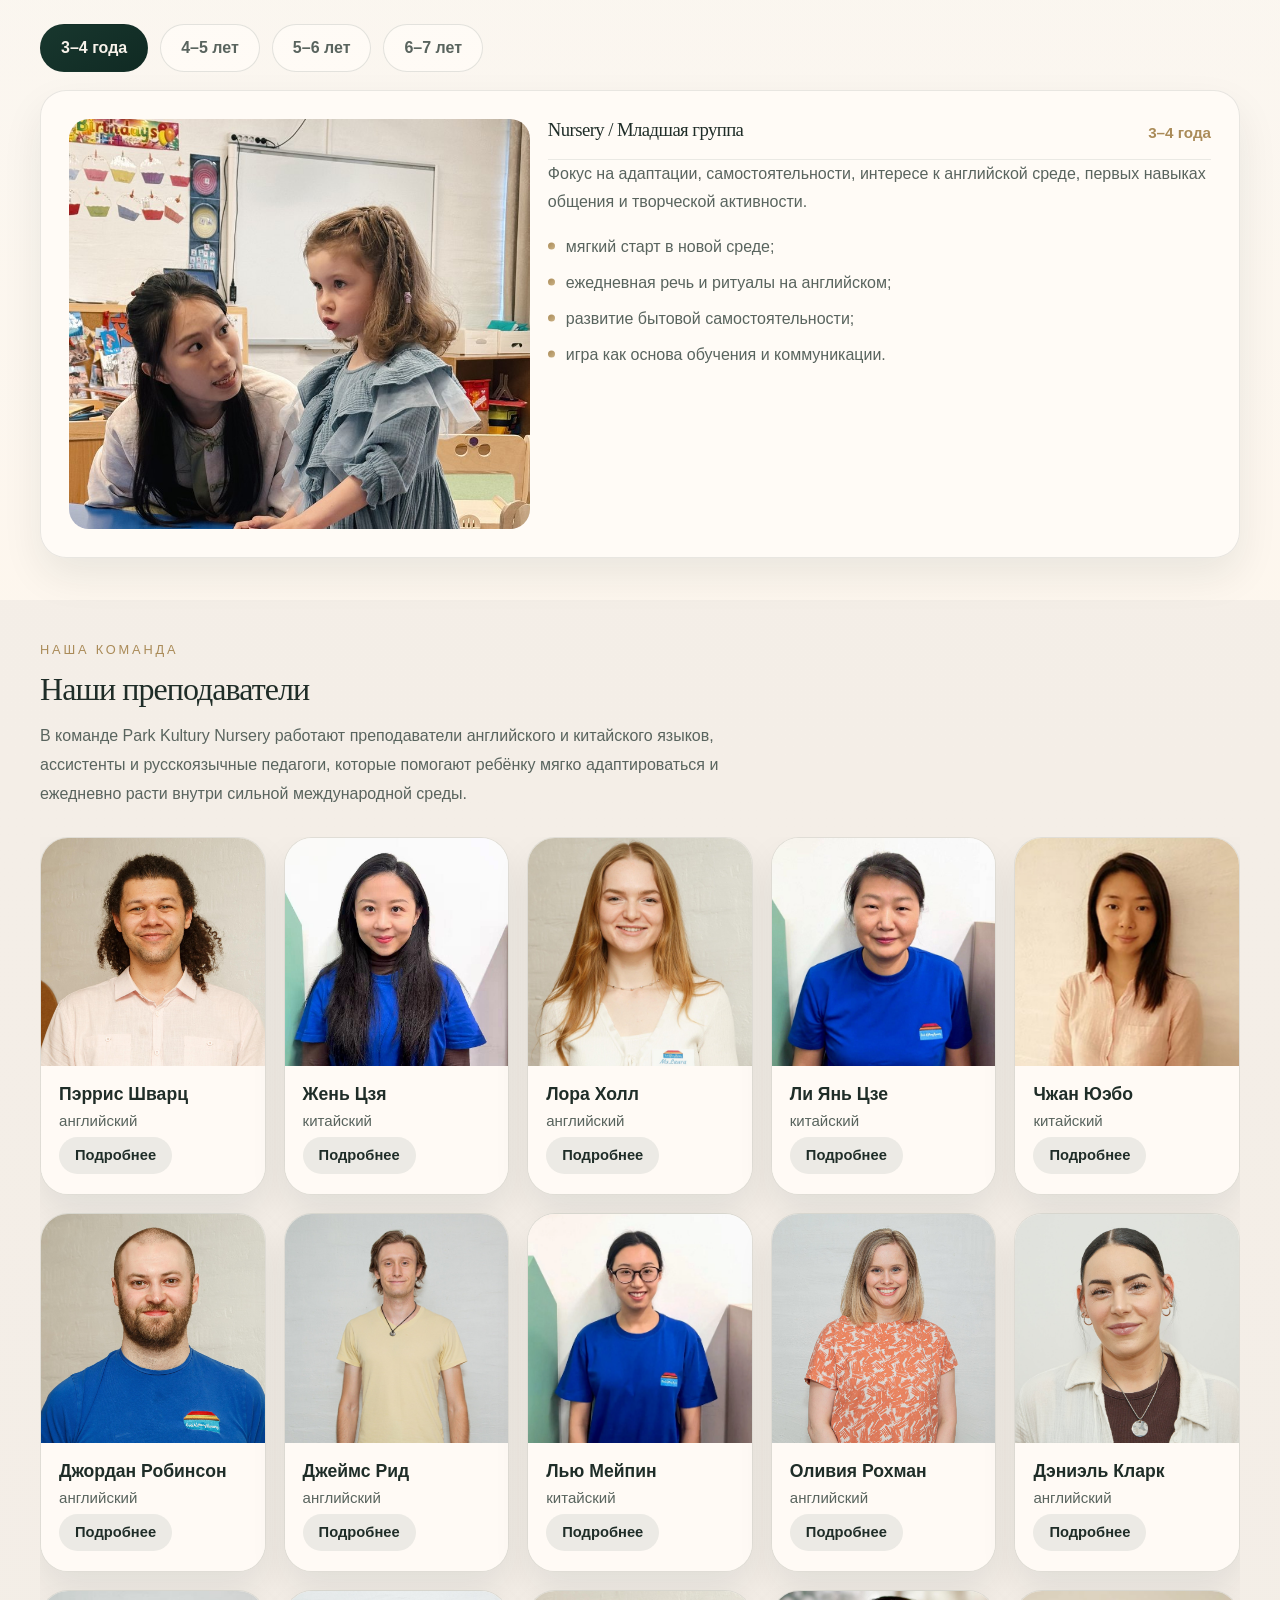
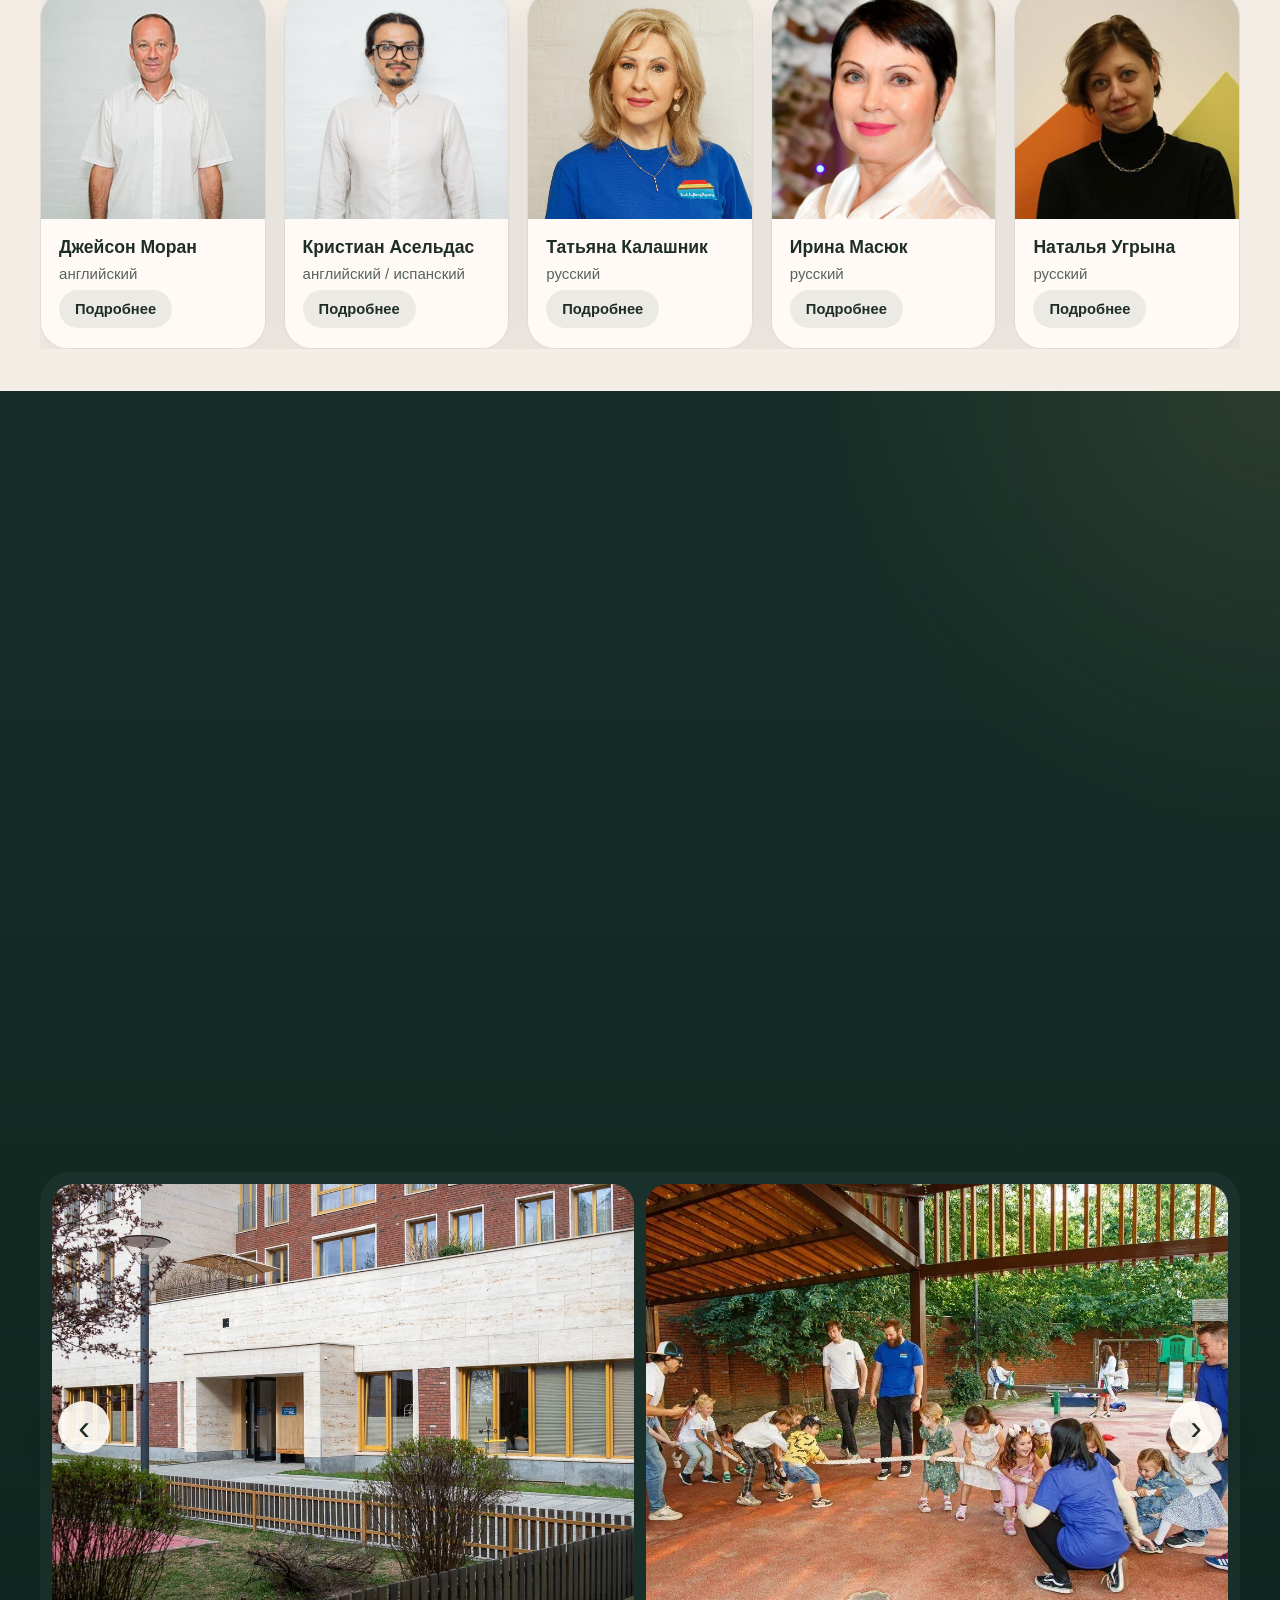
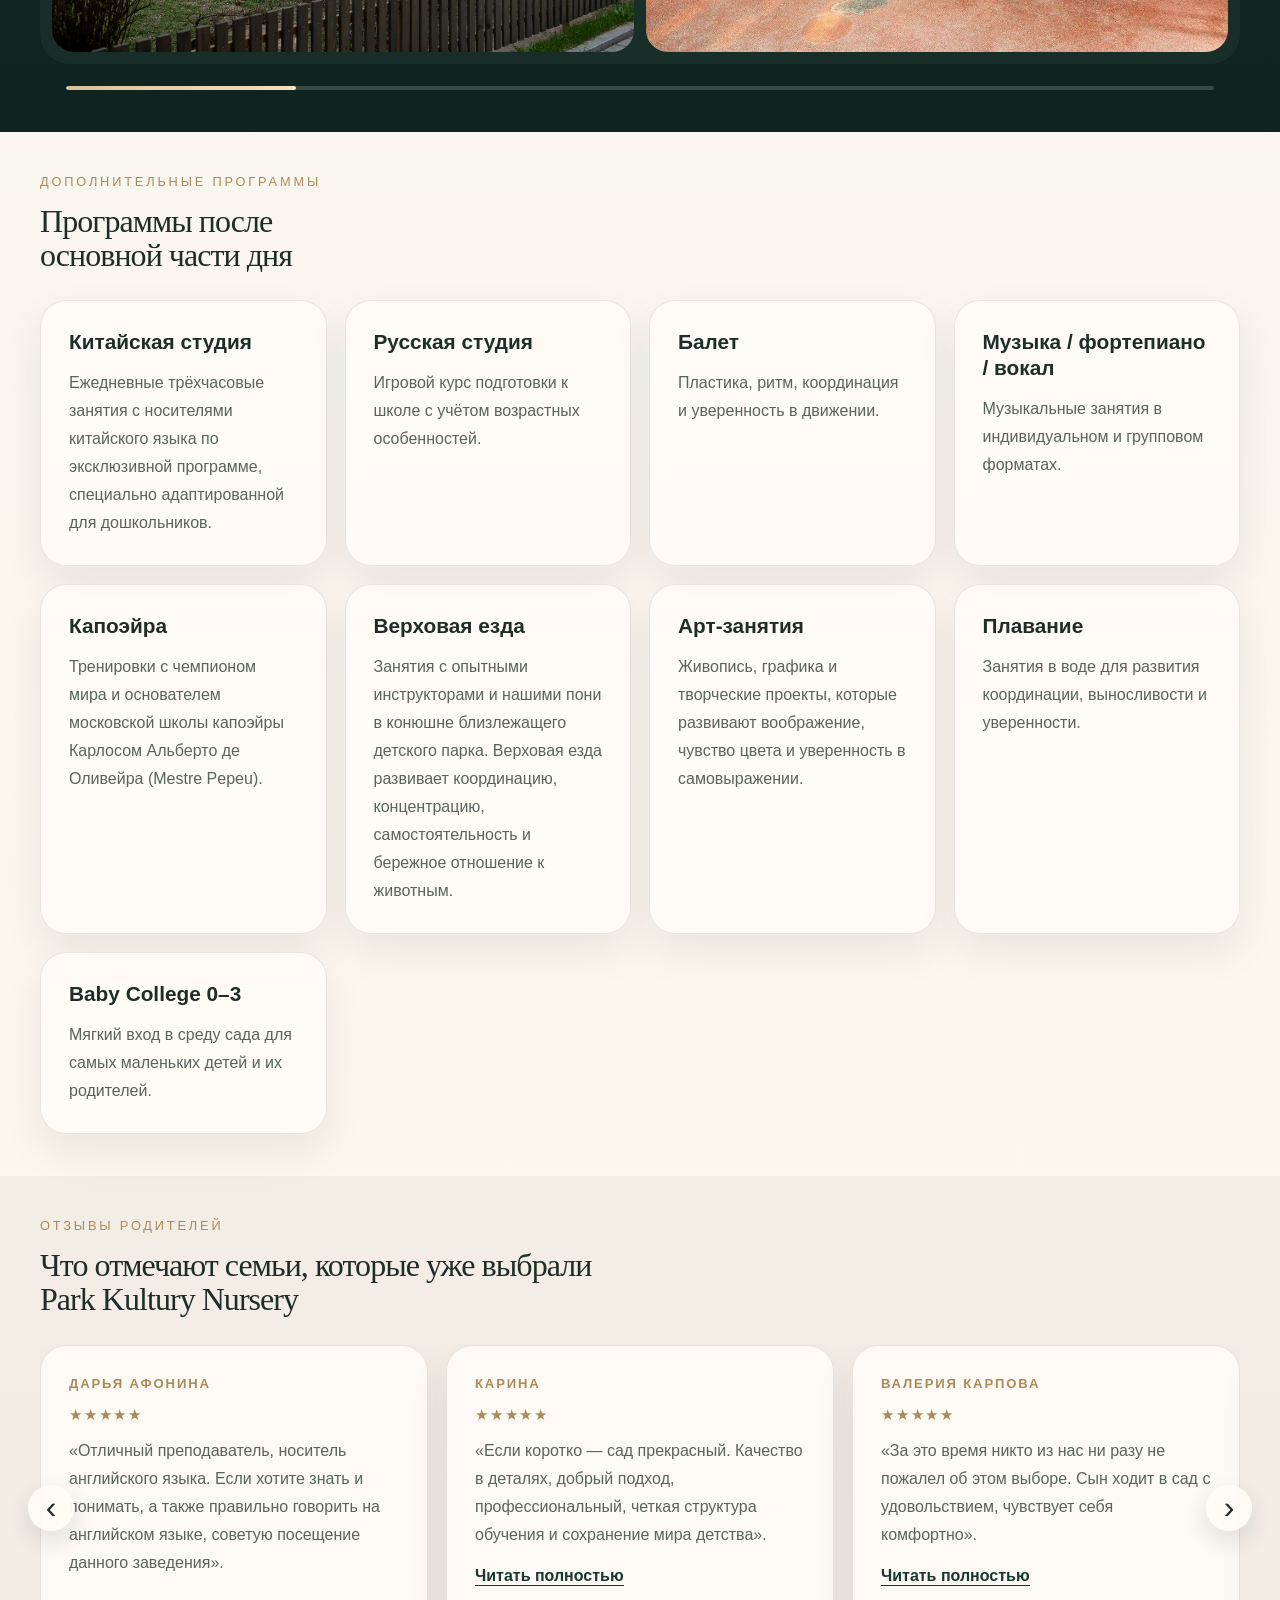
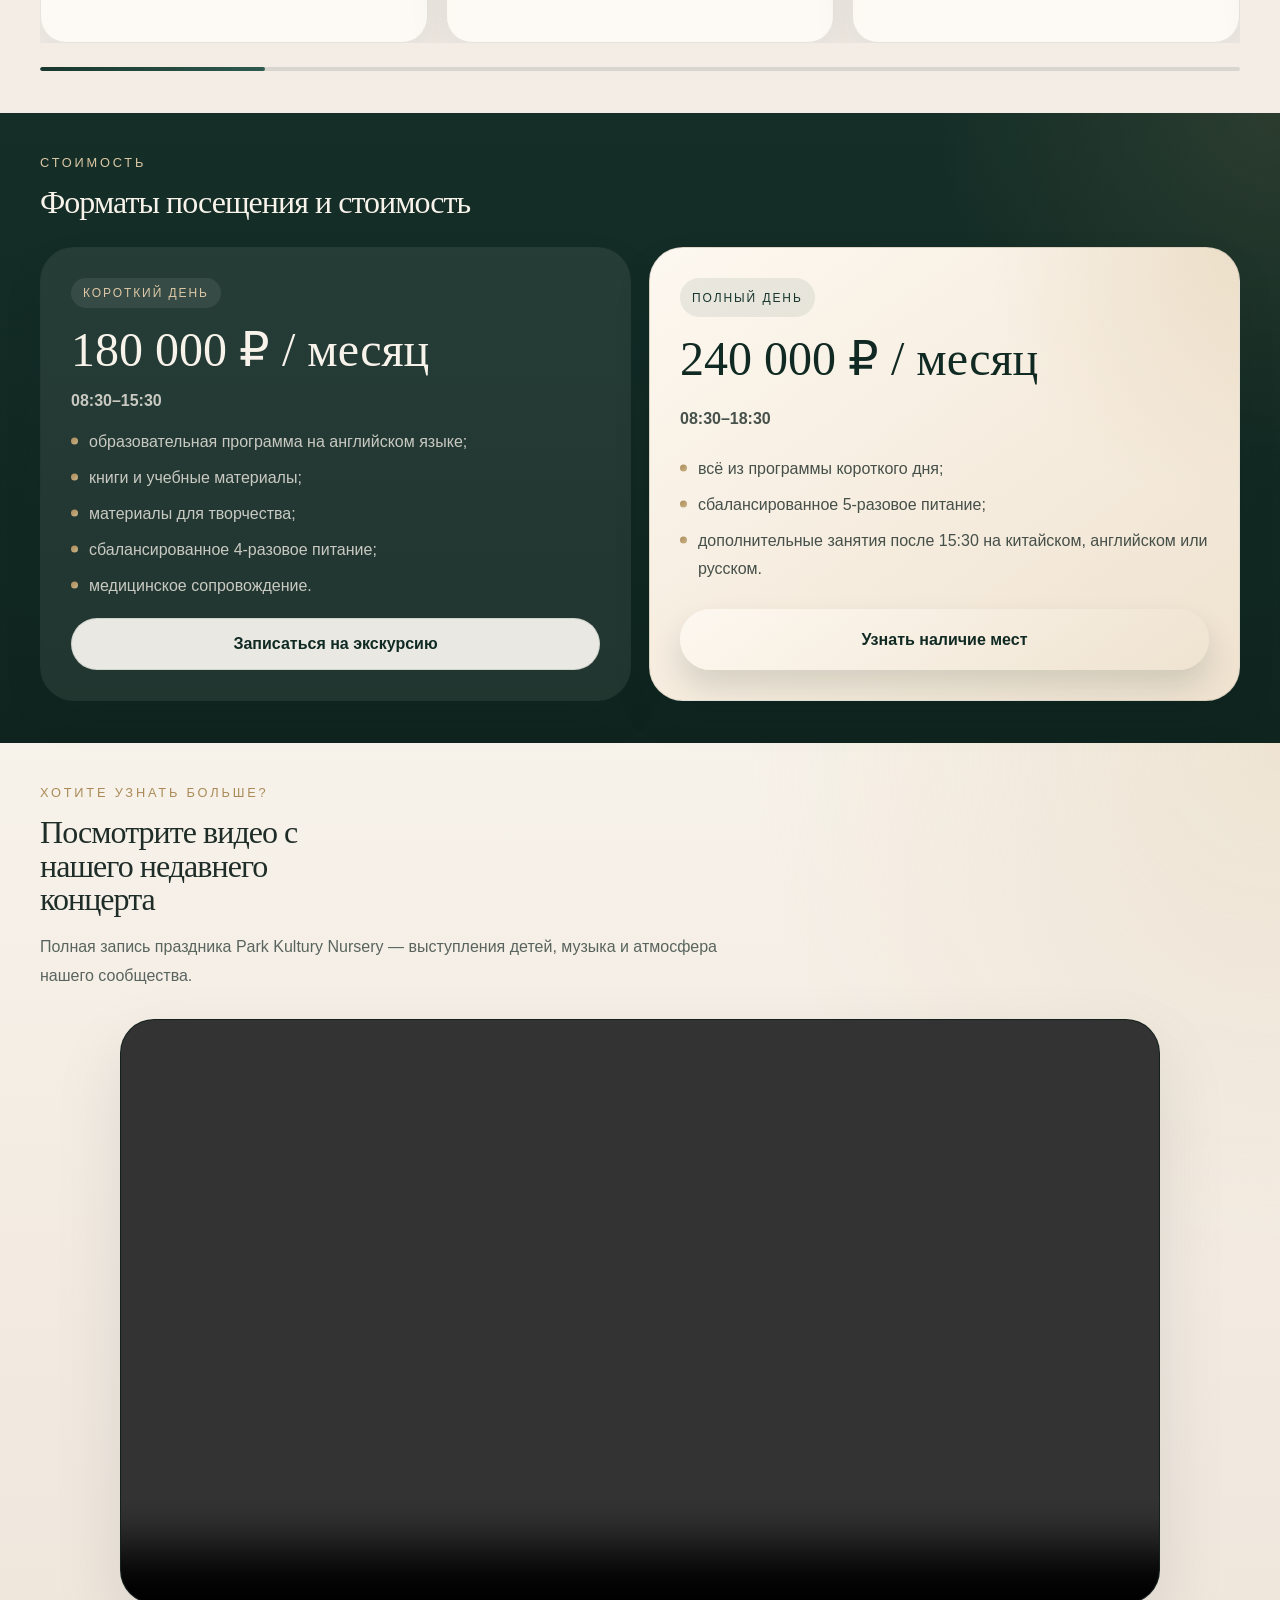
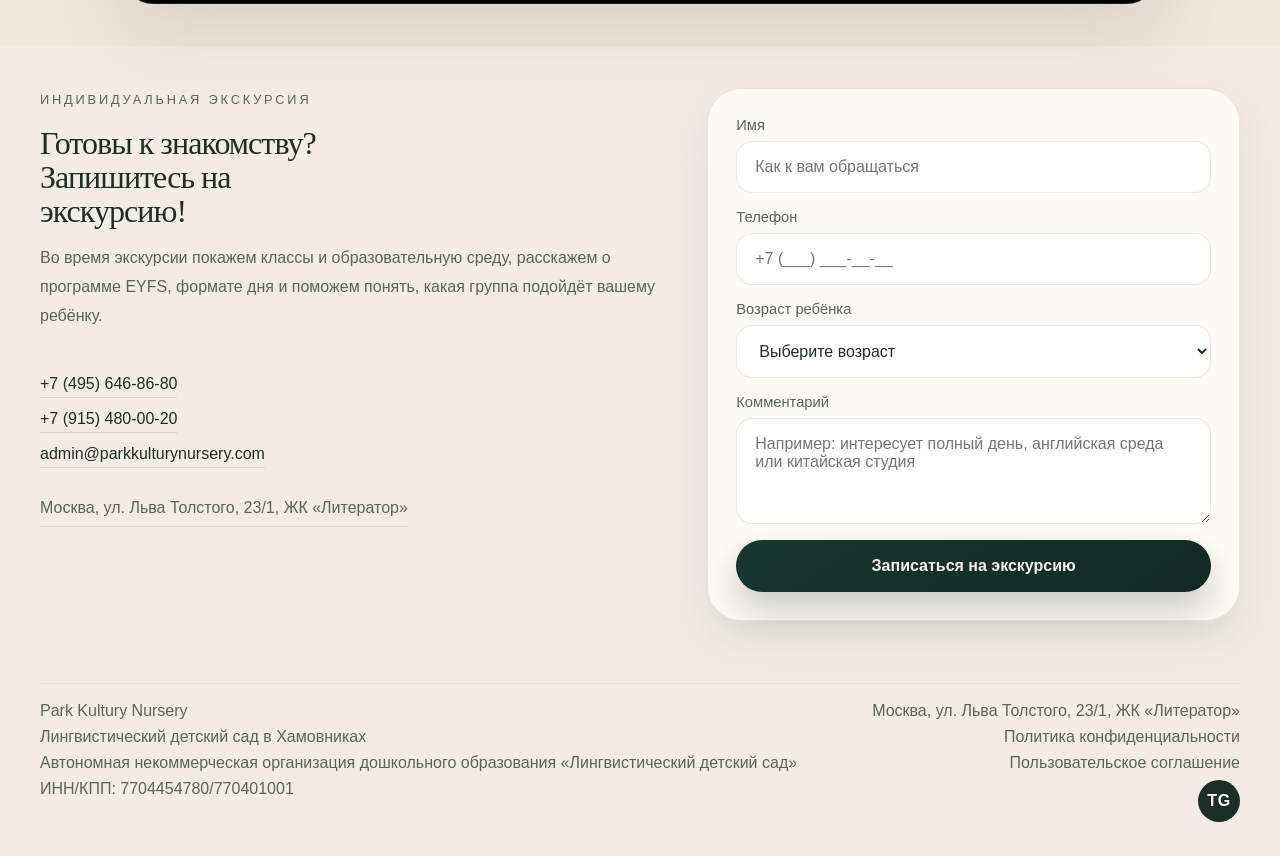
==== commit 652abc33: "Обновить тексты и удалить распорядок дня" ====
--- a/index.html
+++ b/index.html
@@ -3,12 +3,12 @@
   <head>
     <meta charset="UTF-8" />
     <meta name="viewport" content="width=device-width, initial-scale=1.0" />
-    <title>Park Kultury Nursery — билингвальный детский сад в Хамовниках</title>
+    <title>Park Kultury Nursery — лингвистический детский сад в Хамовниках</title>
     <meta
       name="description"
-      content="Билингвальный детский сад в Хамовниках с британской программой EYFS, англоязычной средой, педагогами-носителями и дополнительными занятиями на китайском, русском и английском языках."
+      content="Лингвистический детский сад в Хамовниках с программой EYFS, англо- и китайскоязычной средой, педагогами-носителями и дополнительными занятиями на русском языке."
     />
-    <link rel="stylesheet" href="./styles.css?v=20260817-3" />
+    <link rel="stylesheet" href="./styles.css?v=20260820-1" />
   </head>
   <body>
     <div class="site-shell">
@@ -42,7 +42,7 @@
           </button>
 
           <nav class="nav" id="site-nav">
-            <a href="#about">О саде</a>
+            <a href="#about">О нас</a>
             <a href="#tracks">Группы</a>
             <a href="#space">Среда</a>
             <a href="#teachers">Команда</a>
@@ -73,17 +73,18 @@
           <div class="container hero-inner">
             <div class="hero-card reveal">
               <p class="section-label section-label-light">
-                Билингвальный детский сад <span class="hero-mobile-keep">в Хамовниках</span>
+                Лингвистический детский сад <span class="hero-mobile-keep">в Хамовниках</span>
               </p>
               <h1>
-                Частный детский сад <span class="hero-mobile-keep">с британской</span>
+                Частный детский сад с лингвистической
                 образовательной программой
               </h1>
               <p class="hero-text">
                 К первому классу ваш ребёнок будет свободно говорить, читать,
                 писать и считать на английском и китайском. Наш уровень
-                подготовки открывает путь к международной образовательной
-                системе.
+                подготовки обеспечит готовность ребёнка к любому дальнейшему
+                пути обучения — в общеобразовательной, международной школе или
+                специализированном языковом образовательном учреждении.
               </p>
 
               <div class="hero-actions">
@@ -100,8 +101,10 @@
               <p class="section-label">О нас</p>
               <h2>Познакомьтесь с Park Kultury Nursery поближе</h2>
               <p>
-                Живая английская среда, заботливые педагоги, игра, исследование
-                и творчество — короткое знакомство с атмосферой нашего сада.
+                Живая языковая среда. Единственный детский сад с преподаванием
+                на английском и китайском языках воспитателями — носителями
+                языка. Заботливые педагоги, игра, исследование и творчество —
+                короткое знакомство с атмосферой сада.
               </p>
             </div>
             <div class="video-frame reveal reveal-delay-1">
@@ -115,30 +118,59 @@
 
         <section class="section" id="about">
           <div class="container">
-            <div class="section-heading section-heading-about reveal">
-              <p class="section-label">О саде</p>
-              <h2>
-                Сильный старт для будущего
-                <span class="desktop-break">вашего ребёнка</span>
-              </h2>
-              <p>
-                Первые годы жизни во многом определяют, как ребёнок будет
-                думать, учиться, говорить и воспринимать мир. Именно в это
-                время закладываются мышление, самостоятельность, отношение к
-                обучению, языковой слух, естественное произношение и
-                уверенность в речи.
-              </p>
-              <p>
-                Поэтому в Park Kultury Nursery ребёнок растёт внутри
-                международной образовательной программы, английской среды и
-                раннего знакомства с китайским языком.
-              </p>
+            <div class="about-intro-grid">
+              <div class="section-heading section-heading-about reveal">
+                <p class="section-label">О нас</p>
+                <h2>
+                  Сильный старт для будущего
+                  <span class="desktop-break">вашего ребёнка</span>
+                </h2>
+                <p>
+                  Первые годы жизни определяют, как ребёнок будет думать,
+                  учиться, говорить и воспринимать мир. В этом возрасте
+                  закладываются вектор мышления, ориентир на самостоятельность
+                  и широта восприятия окружающего мира. Формируются языковой
+                  слух, естественное произношение и уверенность в речи.
+                </p>
+
+                <div class="about-mission">
+                  <h3>Наша миссия</h3>
+                  <p>
+                    Мы не обучаем языку как отдельному предмету. Дети живут,
+                    растут и развиваются в Park Kultury Nursery на иностранных
+                    языках, формируя коммуникативные навыки, культуру,
+                    творческое мышление и любознательность. С самого раннего
+                    возраста мы закладываем прочный фундамент на всю жизнь.
+                  </p>
+                </div>
+              </div>
+
+              <aside class="about-reason-card reveal reveal-delay-1">
+                <p class="section-label">Почему выбирают нас</p>
+                <h3>Языковая среда развивает больше, чем речь</h3>
+                <p>
+                  В раннем возрасте мозг естественно настроен на распознавание
+                  звуков и усвоение большого объёма информации. Раннее языковое
+                  развитие укрепляет нейронные и межполушарные связи, помогает
+                  ребёнку удерживать внимание, переключаться между задачами и
+                  гибко мыслить — без напряжения и зубрёжки.
+                </p>
+                <p>
+                  Исследования связывают регулярное использование нескольких
+                  языков с формированием когнитивного резерва. Это не гарантия
+                  защиты от возрастных заболеваний, но возможный вклад в
+                  устойчивость когнитивных функций в будущем. С возрастом
+                  природная чувствительность мозга к языковому обучению
+                  постепенно снижается, поэтому раннее погружение особенно
+                  ценно.
+                </p>
+              </aside>
             </div>
 
             <div class="audience-grid" data-accordion>
               <article class="audience-card reveal is-open" data-accordion-item>
                 <button class="audience-card__toggle" type="button" aria-expanded="true" data-accordion-toggle>
-                  <h3>Английский и китайский с раннего возраста</h3>
+                  <h3>Английский и китайский с пелёнок — это реально</h3>
                   <span class="audience-card__plus" aria-hidden="true"></span>
                 </button>
                 <div class="audience-card__content" data-accordion-panel>
@@ -202,12 +234,12 @@
               <div class="benefits-grid" data-accordion>
                 <article class="benefit-card audience-card reveal is-open" data-accordion-item>
                   <button class="audience-card__toggle" type="button" aria-expanded="true" data-accordion-toggle>
-                    <h3>Общение с носителями</h3>
+                    <h3>Общение на иностранном языке</h3>
                     <span class="audience-card__plus" aria-hidden="true"></span>
                   </button>
                   <div class="audience-card__content" data-accordion-panel>
                     <p>
-                      В саду дети общаются на английском весь день. Через игру
+                      В саду дети общаются на иностранных языках весь день. Через игру
                       они учатся исследовать мир, задавать вопросы, находить
                       ответы и выходить за рамки собственного опыта.
                     </p>
@@ -379,117 +411,6 @@
               <div class="teachers-progress" aria-hidden="true">
                 <span class="teachers-progress__fill" id="teachers-progress-fill"></span>
               </div>
-            </div>
-          </div>
-        </section>
-
-        <section class="section">
-          <div class="container day-layout">
-            <div class="section-heading section-heading-day reveal">
-              <p class="section-label">Один день в саду</p>
-              <h2>
-                <span class="day-title-line">Как проходит день ребёнка</span>
-                <span class="day-title-line">в Park Kultury Nursery</span>
-              </h2>
-            </div>
-
-            <div class="timeline reveal reveal-delay-1" data-accordion data-accordion-desktop="single">
-              <article class="timeline-item is-open" data-accordion-item>
-                <button class="timeline-item__toggle" type="button" aria-expanded="true" data-accordion-toggle>
-                  <span class="timeline-item__time">08:30–09:00</span>
-                  <div class="timeline-item__head">
-                    <h3>Встреча детей, завтрак и свободная игра</h3>
-                    <span class="timeline-item__plus" aria-hidden="true"></span>
-                  </div>
-                </button>
-                <div class="timeline-item__content" data-accordion-panel>
-                  <p>Мягкая адаптация, завтрак, спокойный вход в день и общение с педагогами.</p>
-                </div>
-              </article>
-              <article class="timeline-item" data-accordion-item>
-                <button class="timeline-item__toggle" type="button" aria-expanded="false" data-accordion-toggle>
-                  <span class="timeline-item__time">09:00–10:00</span>
-                  <div class="timeline-item__head">
-                    <h3>Утренний круг и тематические занятия</h3>
-                    <span class="timeline-item__plus" aria-hidden="true"></span>
-                  </div>
-                </button>
-                <div class="timeline-item__content" data-accordion-panel hidden>
-                  <p>Общение на английском языке, темы недели, речь и взаимодействие.</p>
-                </div>
-              </article>
-              <article class="timeline-item" data-accordion-item>
-                <button class="timeline-item__toggle" type="button" aria-expanded="false" data-accordion-toggle>
-                  <span class="timeline-item__time">10:00–11:00</span>
-                  <div class="timeline-item__head">
-                    <h3>Творчество, чтение, математика, исследование</h3>
-                    <span class="timeline-item__plus" aria-hidden="true"></span>
-                  </div>
-                </button>
-                <div class="timeline-item__content" data-accordion-panel hidden>
-                  <p>Занятия по британской программе дошкольного образования Early Years Foundation Stage (EYFS) в естественном, игровом формате.</p>
-                </div>
-              </article>
-              <article class="timeline-item" data-accordion-item>
-                <button class="timeline-item__toggle" type="button" aria-expanded="false" data-accordion-toggle>
-                  <span class="timeline-item__time">11:00–12:00</span>
-                  <div class="timeline-item__head">
-                    <h3>Прогулка и физическая активность</h3>
-                    <span class="timeline-item__plus" aria-hidden="true"></span>
-                  </div>
-                </button>
-                <div class="timeline-item__content" data-accordion-panel hidden>
-                  <p>Движение, свежий воздух и смена фокуса внутри дня.</p>
-                </div>
-              </article>
-              <article class="timeline-item" data-accordion-item>
-                <button class="timeline-item__toggle" type="button" aria-expanded="false" data-accordion-toggle>
-                  <span class="timeline-item__time">12:00–13:00</span>
-                  <div class="timeline-item__head">
-                    <h3>Обед и отдых</h3>
-                    <span class="timeline-item__plus" aria-hidden="true"></span>
-                  </div>
-                </button>
-                <div class="timeline-item__content" data-accordion-panel hidden>
-                  <p>Собственная кухня сада, привычная рутина и восстановление внимания.</p>
-                </div>
-              </article>
-              <article class="timeline-item" data-accordion-item>
-                <button class="timeline-item__toggle" type="button" aria-expanded="false" data-accordion-toggle>
-                  <span class="timeline-item__time">13:00–15:30</span>
-                  <div class="timeline-item__head">
-                    <h3>Проекты, игры и развитие по программе EYFS</h3>
-                    <span class="timeline-item__plus" aria-hidden="true"></span>
-                  </div>
-                </button>
-                <div class="timeline-item__content" data-accordion-panel hidden>
-                  <p>Основная часть программы Early Years Foundation Stage (EYFS) на английском языке в разных форматах активности.</p>
-                </div>
-              </article>
-              <article class="timeline-item" data-accordion-item>
-                <button class="timeline-item__toggle" type="button" aria-expanded="false" data-accordion-toggle>
-                  <span class="timeline-item__time">15:30</span>
-                  <div class="timeline-item__head">
-                    <h3>Полдник</h3>
-                    <span class="timeline-item__plus" aria-hidden="true"></span>
-                  </div>
-                </button>
-                <div class="timeline-item__content" data-accordion-panel hidden>
-                  <p>Полдник и небольшой отдых перед дополнительными занятиями.</p>
-                </div>
-              </article>
-              <article class="timeline-item" data-accordion-item>
-                <button class="timeline-item__toggle" type="button" aria-expanded="false" data-accordion-toggle>
-                  <span class="timeline-item__time">15:45–18:30</span>
-                  <div class="timeline-item__head">
-                    <h3>Студии и программы полного дня</h3>
-                    <span class="timeline-item__plus" aria-hidden="true"></span>
-                  </div>
-                </button>
-                <div class="timeline-item__content" data-accordion-panel hidden>
-                  <p>Дополнительные занятия на китайском, русском или английском языках.</p>
-                </div>
-              </article>
             </div>
           </div>
         </section>
@@ -876,7 +797,7 @@
         <div class="container footer-inner">
           <div class="footer-legal">
             <p>Park Kultury Nursery</p>
-            <span>Билингвальный детский сад в Хамовниках</span>
+            <span>Лингвистический детский сад в Хамовниках</span>
             <span>Автономная некоммерческая организация дошкольного образования «Лингвистический детский сад»</span>
             <span>ИНН/КПП: 7704454780/770401001</span>
           </div>
@@ -902,6 +823,6 @@
       </div>
     </div>
 
-    <script src="./script.js?v=20260817-3"></script>
+    <script src="./script.js?v=20260820-1"></script>
   </body>
 </html>
--- a/styles.css
+++ b/styles.css
@@ -558,6 +558,61 @@
   line-height: 1.06;
 }
 
+.about-intro-grid {
+  display: grid;
+  grid-template-columns: minmax(0, 1.05fr) minmax(320px, 0.95fr);
+  gap: 24px;
+  align-items: stretch;
+  margin-bottom: 28px;
+}
+
+.about-intro-grid .section-heading {
+  margin-bottom: 0;
+}
+
+.about-mission {
+  margin-top: 6px;
+  padding: 22px 24px;
+  border-left: 3px solid var(--gold);
+  border-radius: 0 22px 22px 0;
+  background: rgba(220, 199, 164, 0.16);
+}
+
+.about-mission h3,
+.about-reason-card h3 {
+  margin: 0;
+  font-family: "Iowan Old Style", "Baskerville", "Times New Roman", serif;
+  font-size: clamp(1.55rem, 2.5vw, 2.25rem);
+  font-weight: 400;
+  line-height: 1.08;
+}
+
+.about-mission p {
+  margin-top: 12px !important;
+}
+
+.about-reason-card {
+  align-self: stretch;
+  padding: 30px;
+  border: 1px solid rgba(220, 199, 164, 0.28);
+  border-radius: var(--radius-lg);
+  color: var(--white);
+  background:
+    radial-gradient(circle at top right, rgba(220, 199, 164, 0.2), transparent 36%),
+    linear-gradient(150deg, #1b4036, #102720);
+  box-shadow: var(--shadow);
+}
+
+.about-reason-card .section-label {
+  color: #dbc39d;
+}
+
+.about-reason-card p:not(.section-label) {
+  margin: 18px 0 0;
+  color: rgba(247, 242, 234, 0.82);
+  line-height: 1.7;
+}
+
 .section-heading-benefits h2 {
   max-width: none;
 }
@@ -1972,6 +2027,12 @@
 
 }
 
+@media (max-width: 900px) {
+  .about-intro-grid {
+    grid-template-columns: 1fr;
+  }
+}
+
 @media (max-width: 760px) {
   html {
     scroll-padding-top: 88px;
@@ -1991,6 +2052,25 @@
 
   .section {
     padding: 36px 0;
+  }
+
+  .about-intro-grid {
+    grid-template-columns: 1fr;
+    gap: 18px;
+    margin-bottom: 22px;
+  }
+
+  .about-mission {
+    padding: 20px;
+  }
+
+  .about-reason-card {
+    padding: 24px;
+  }
+
+  .about-reason-card p:not(.section-label) {
+    font-size: 0.96rem;
+    line-height: 1.62;
   }
 
   .section-video-story,
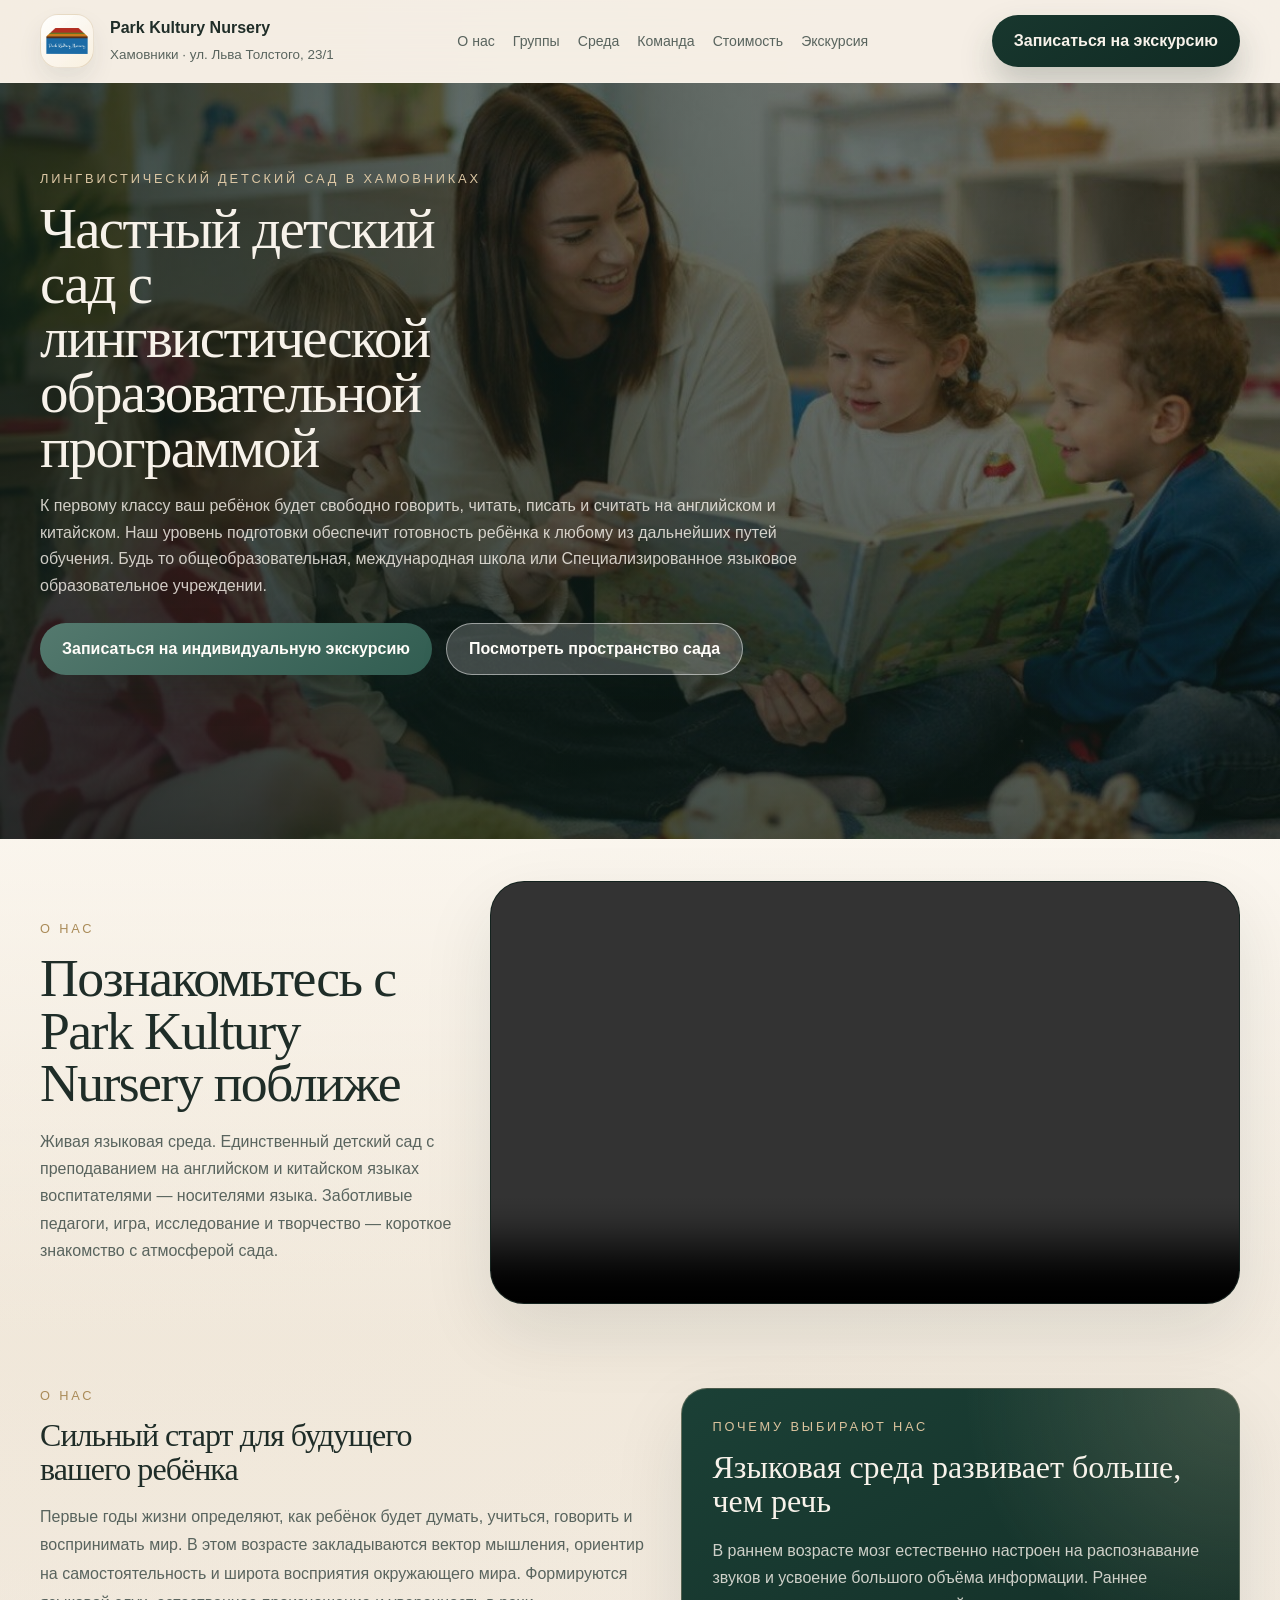
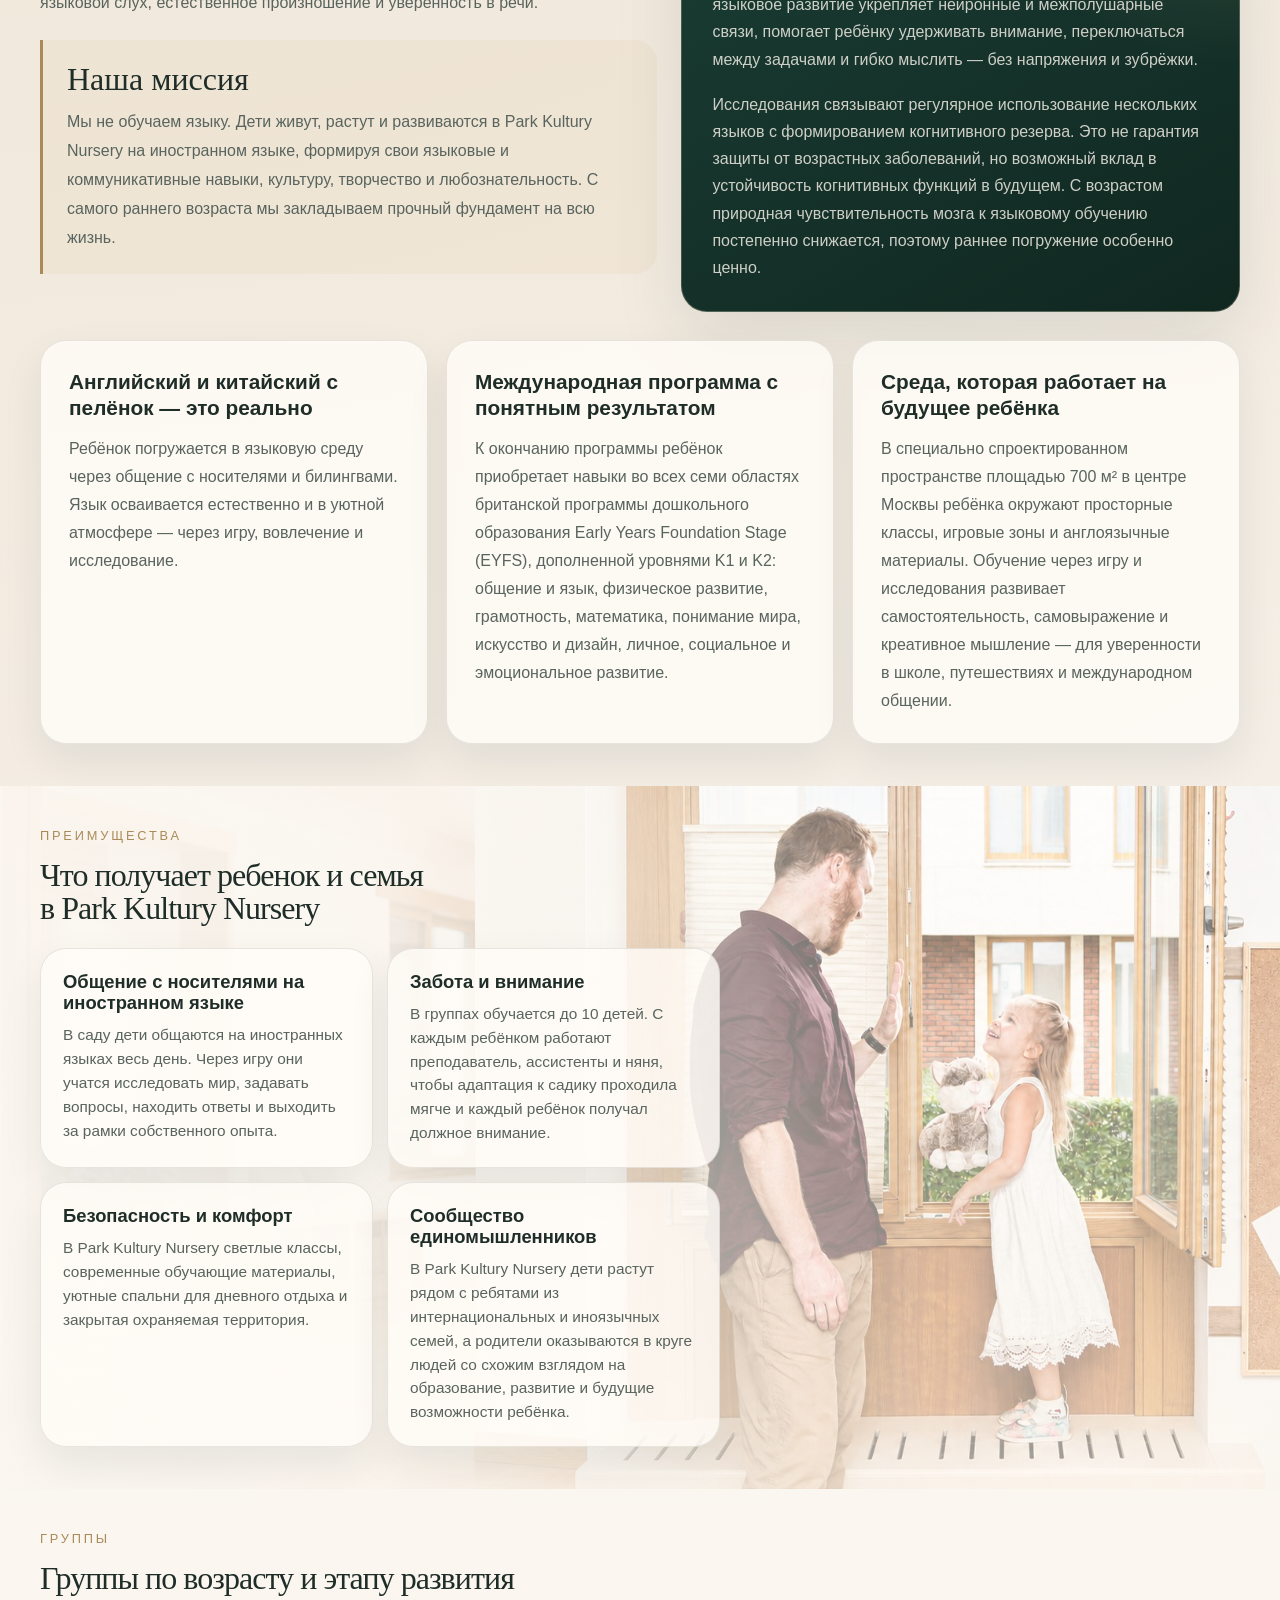
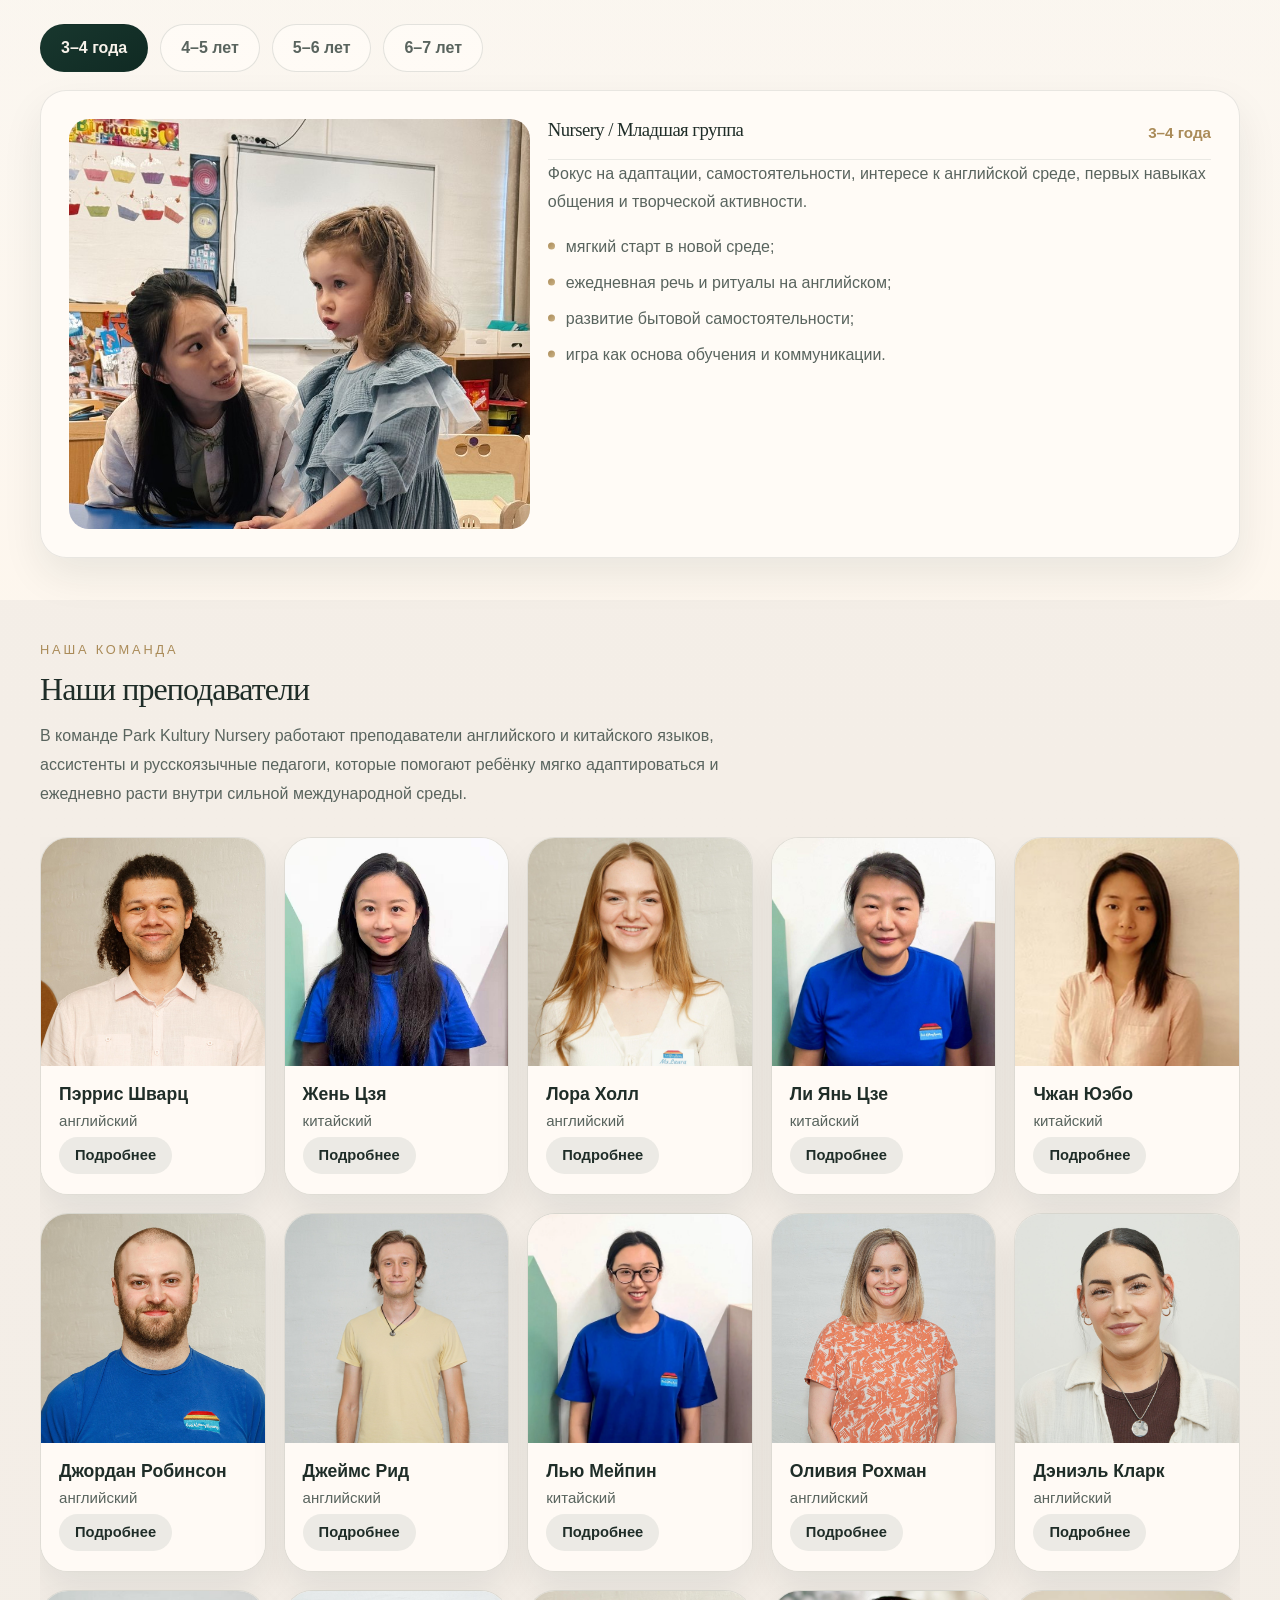
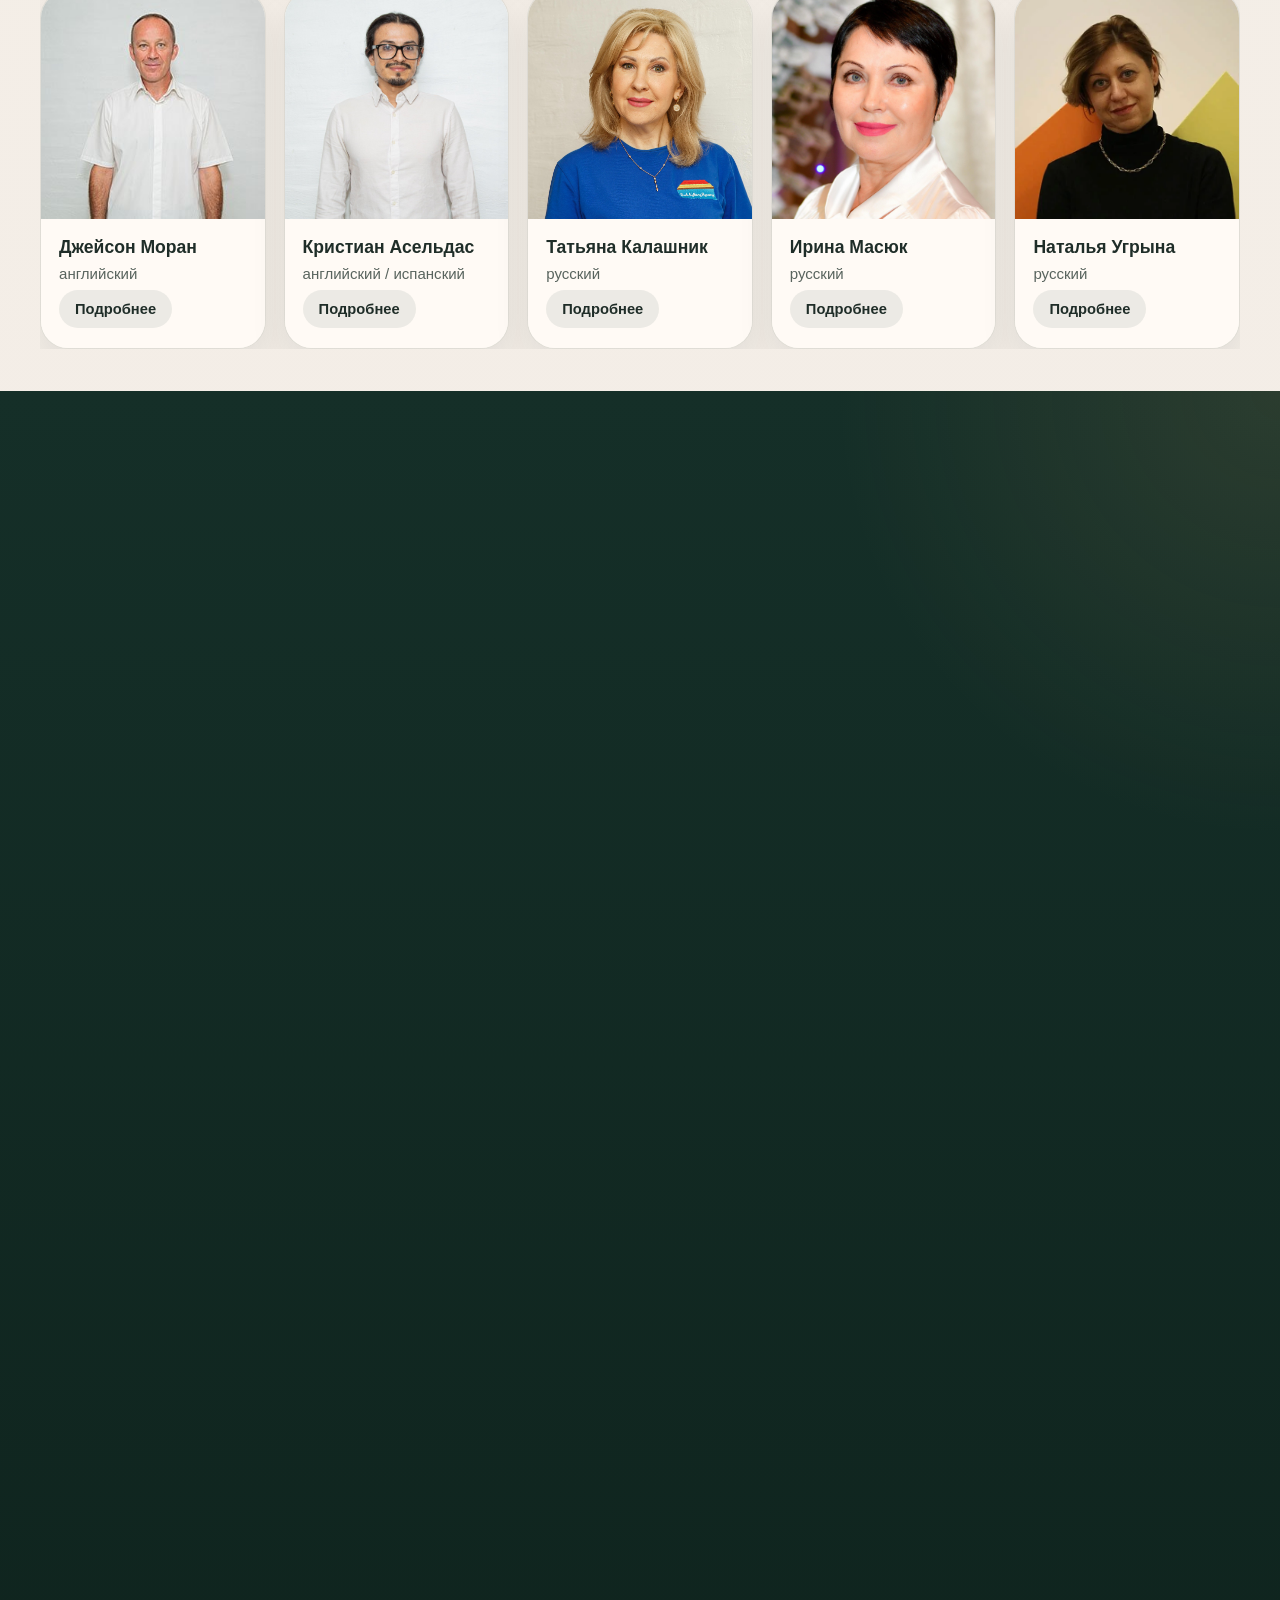
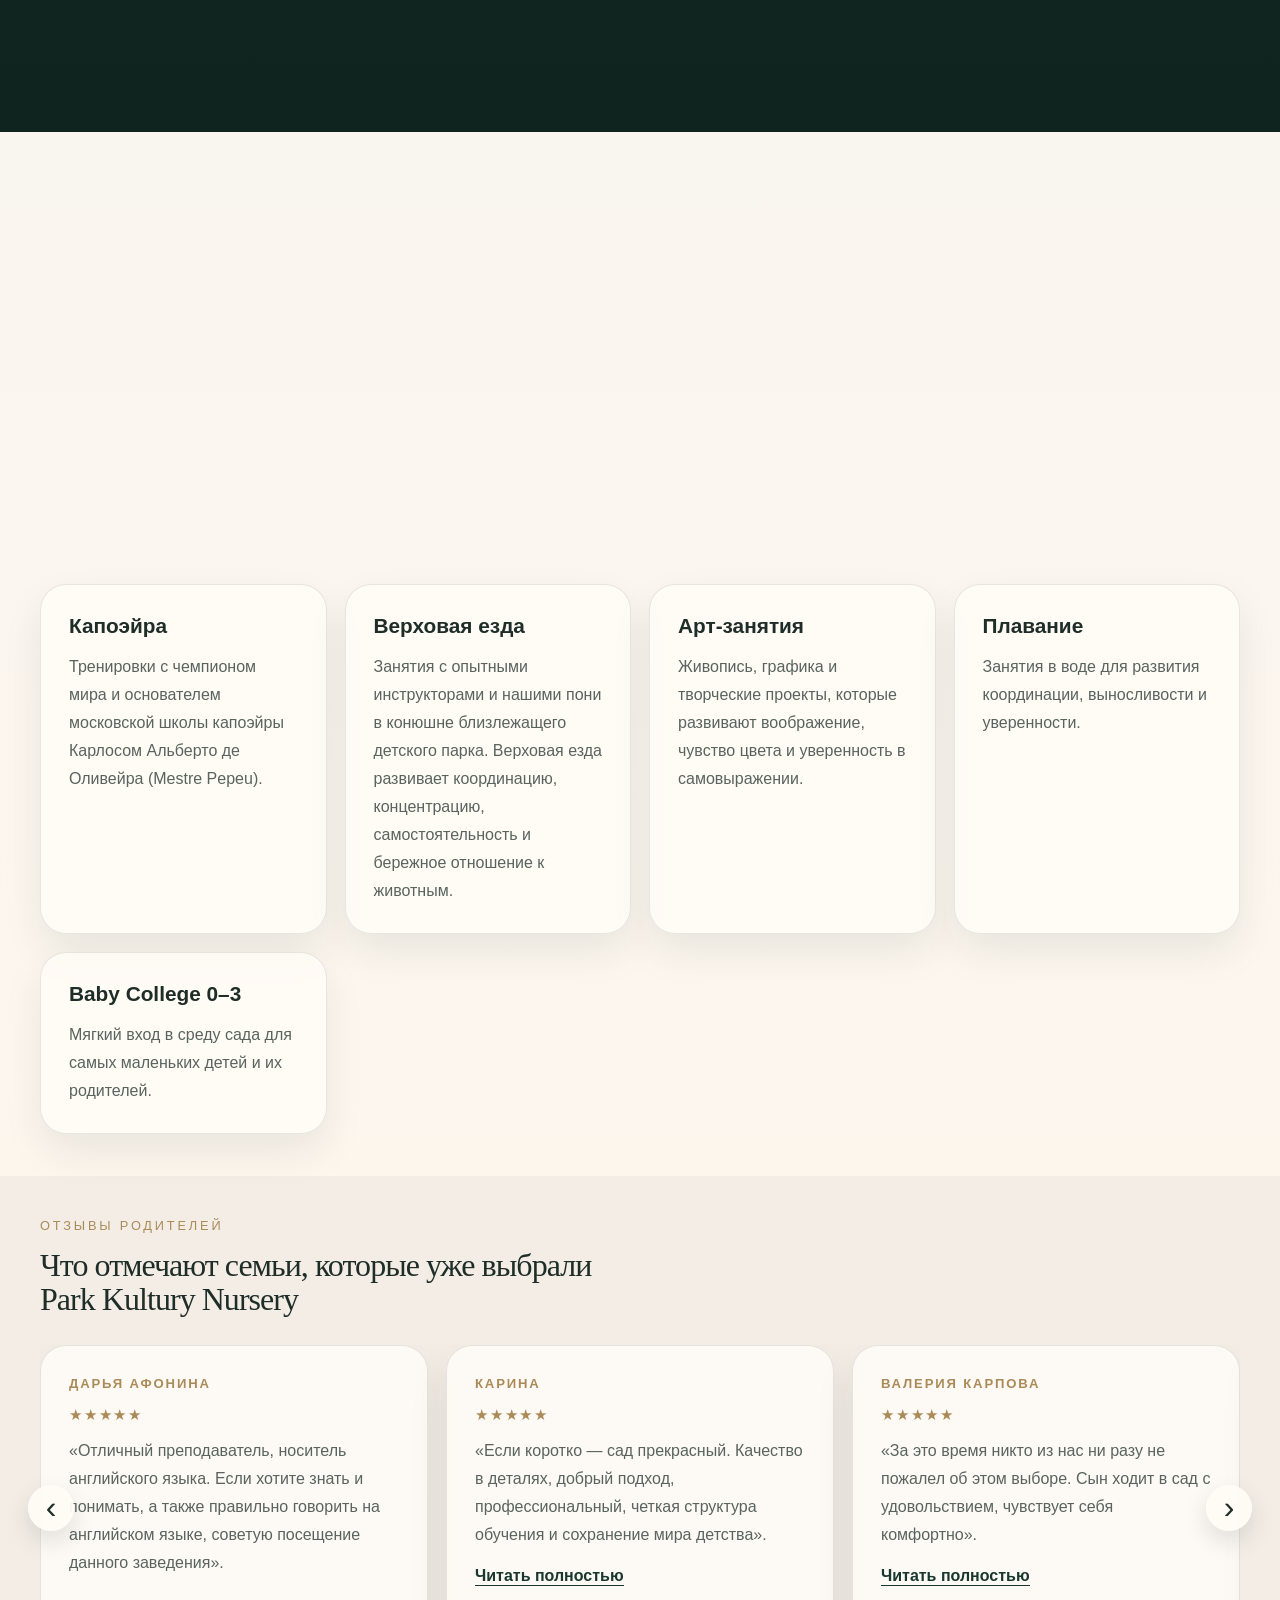
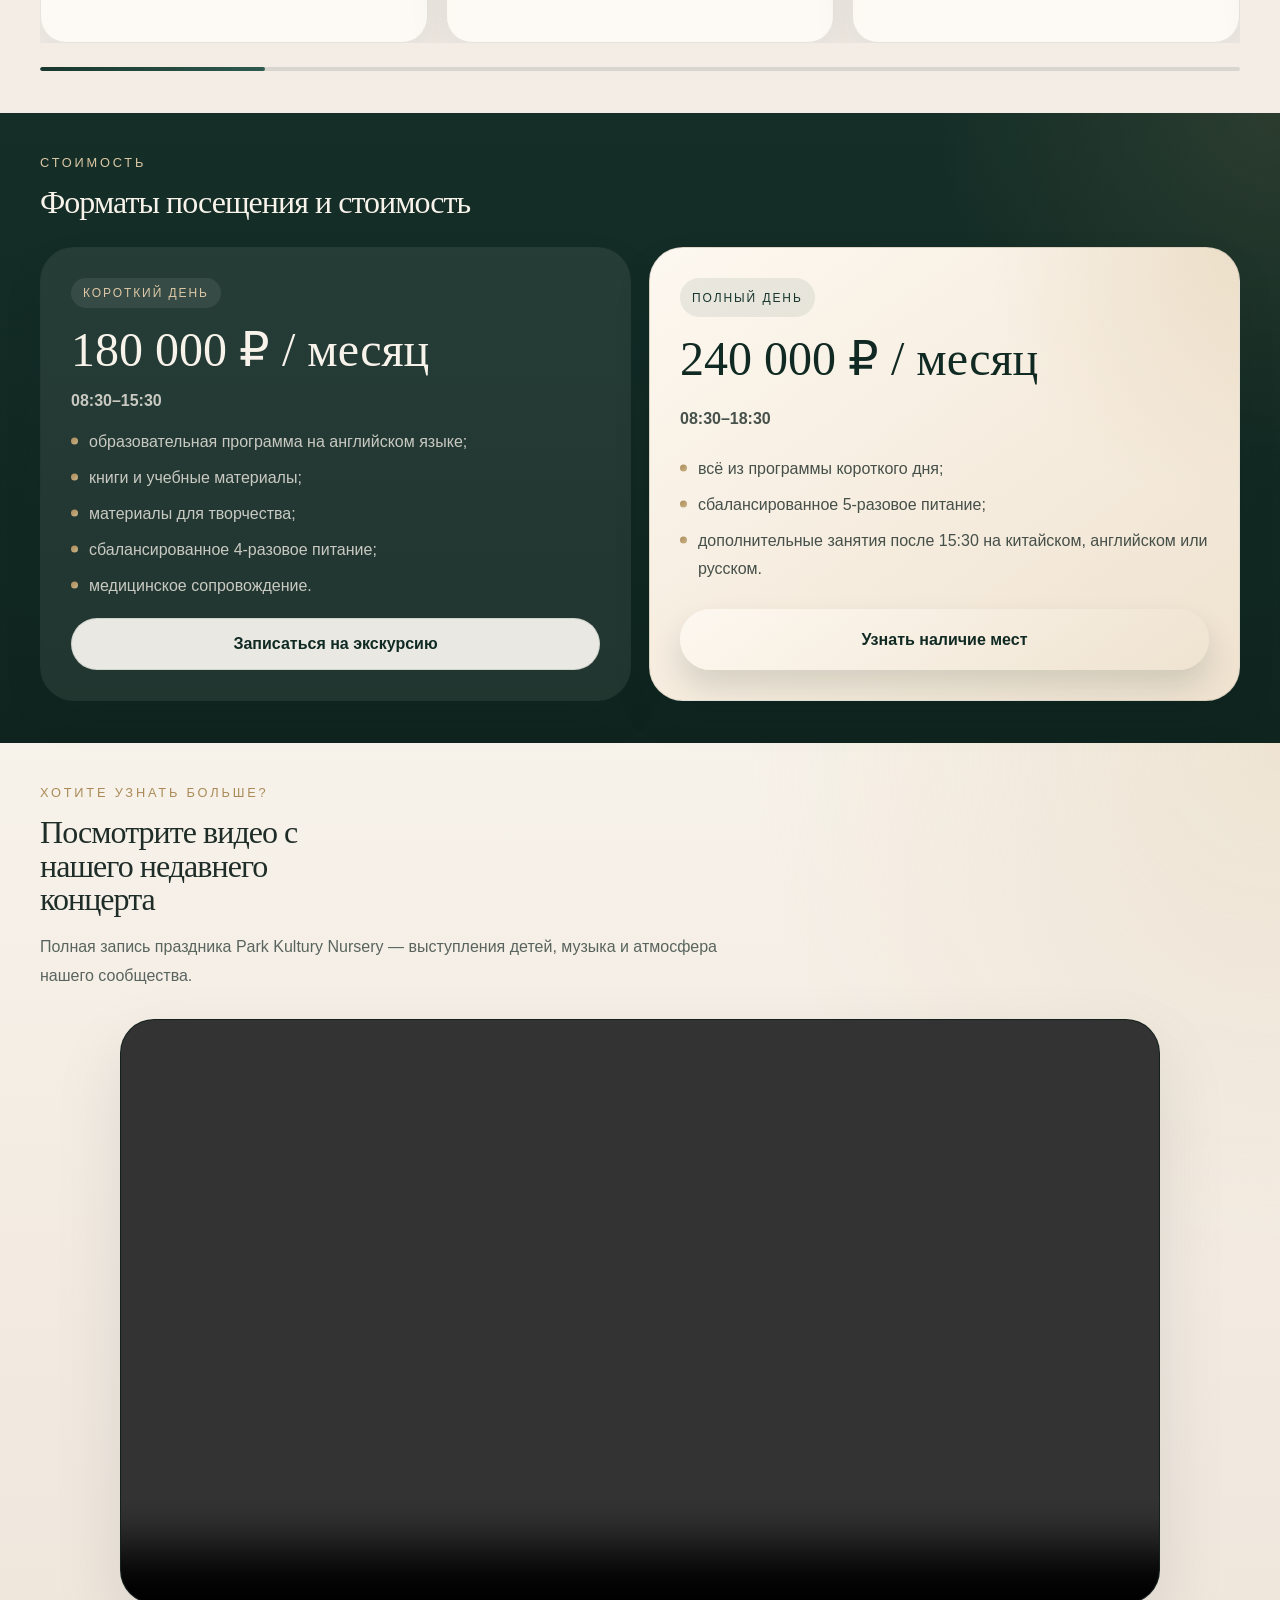
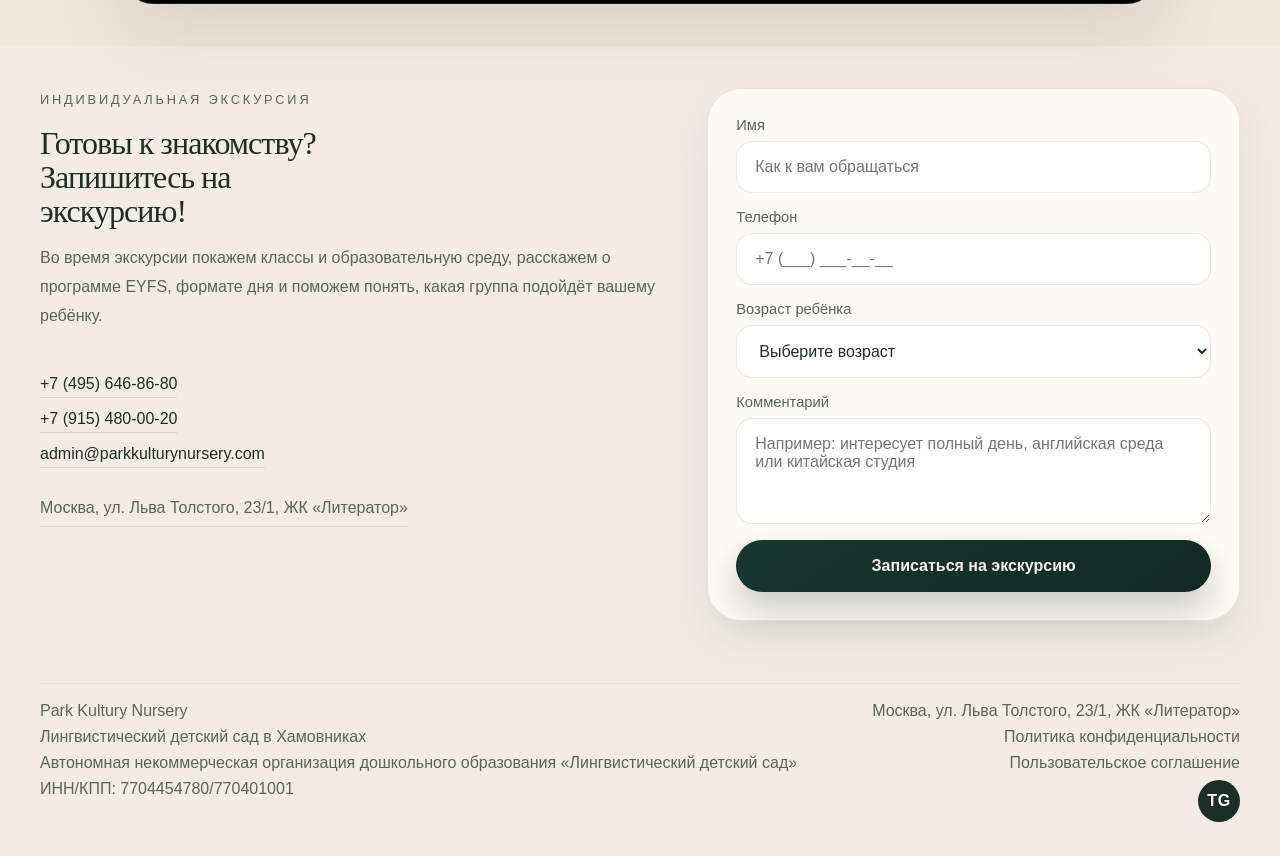
==== commit 94205d0c: "Исправить формулировки на главном экране и в преимуществах" ====
--- a/index.html
+++ b/index.html
@@ -82,9 +82,9 @@
               <p class="hero-text">
                 К первому классу ваш ребёнок будет свободно говорить, читать,
                 писать и считать на английском и китайском. Наш уровень
-                подготовки обеспечит готовность ребёнка к любому дальнейшему
-                пути обучения — в общеобразовательной, международной школе или
-                специализированном языковом образовательном учреждении.
+                подготовки обеспечит готовность ребёнка к любому из дальнейших
+                путей обучения. Будь то общеобразовательная, международная школа
+                или Специализированное языковое образовательное учреждении.
               </p>
 
               <div class="hero-actions">
@@ -136,11 +136,11 @@
                 <div class="about-mission">
                   <h3>Наша миссия</h3>
                   <p>
-                    Мы не обучаем языку как отдельному предмету. Дети живут,
-                    растут и развиваются в Park Kultury Nursery на иностранных
-                    языках, формируя коммуникативные навыки, культуру,
-                    творческое мышление и любознательность. С самого раннего
-                    возраста мы закладываем прочный фундамент на всю жизнь.
+                    Мы не обучаем языку. Дети живут, растут и развиваются в Park
+                    Kultury Nursery на иностранном языке, формируя свои языковые
+                    и коммуникативные навыки, культуру, творчество и
+                    любознательность. С самого раннего возраста мы закладываем
+                    прочный фундамент на всю жизнь.
                   </p>
                 </div>
               </div>
@@ -234,7 +234,7 @@
               <div class="benefits-grid" data-accordion>
                 <article class="benefit-card audience-card reveal is-open" data-accordion-item>
                   <button class="audience-card__toggle" type="button" aria-expanded="true" data-accordion-toggle>
-                    <h3>Общение на иностранном языке</h3>
+                    <h3>Общение с носителями на иностранном языке</h3>
                     <span class="audience-card__plus" aria-hidden="true"></span>
                   </button>
                   <div class="audience-card__content" data-accordion-panel>
